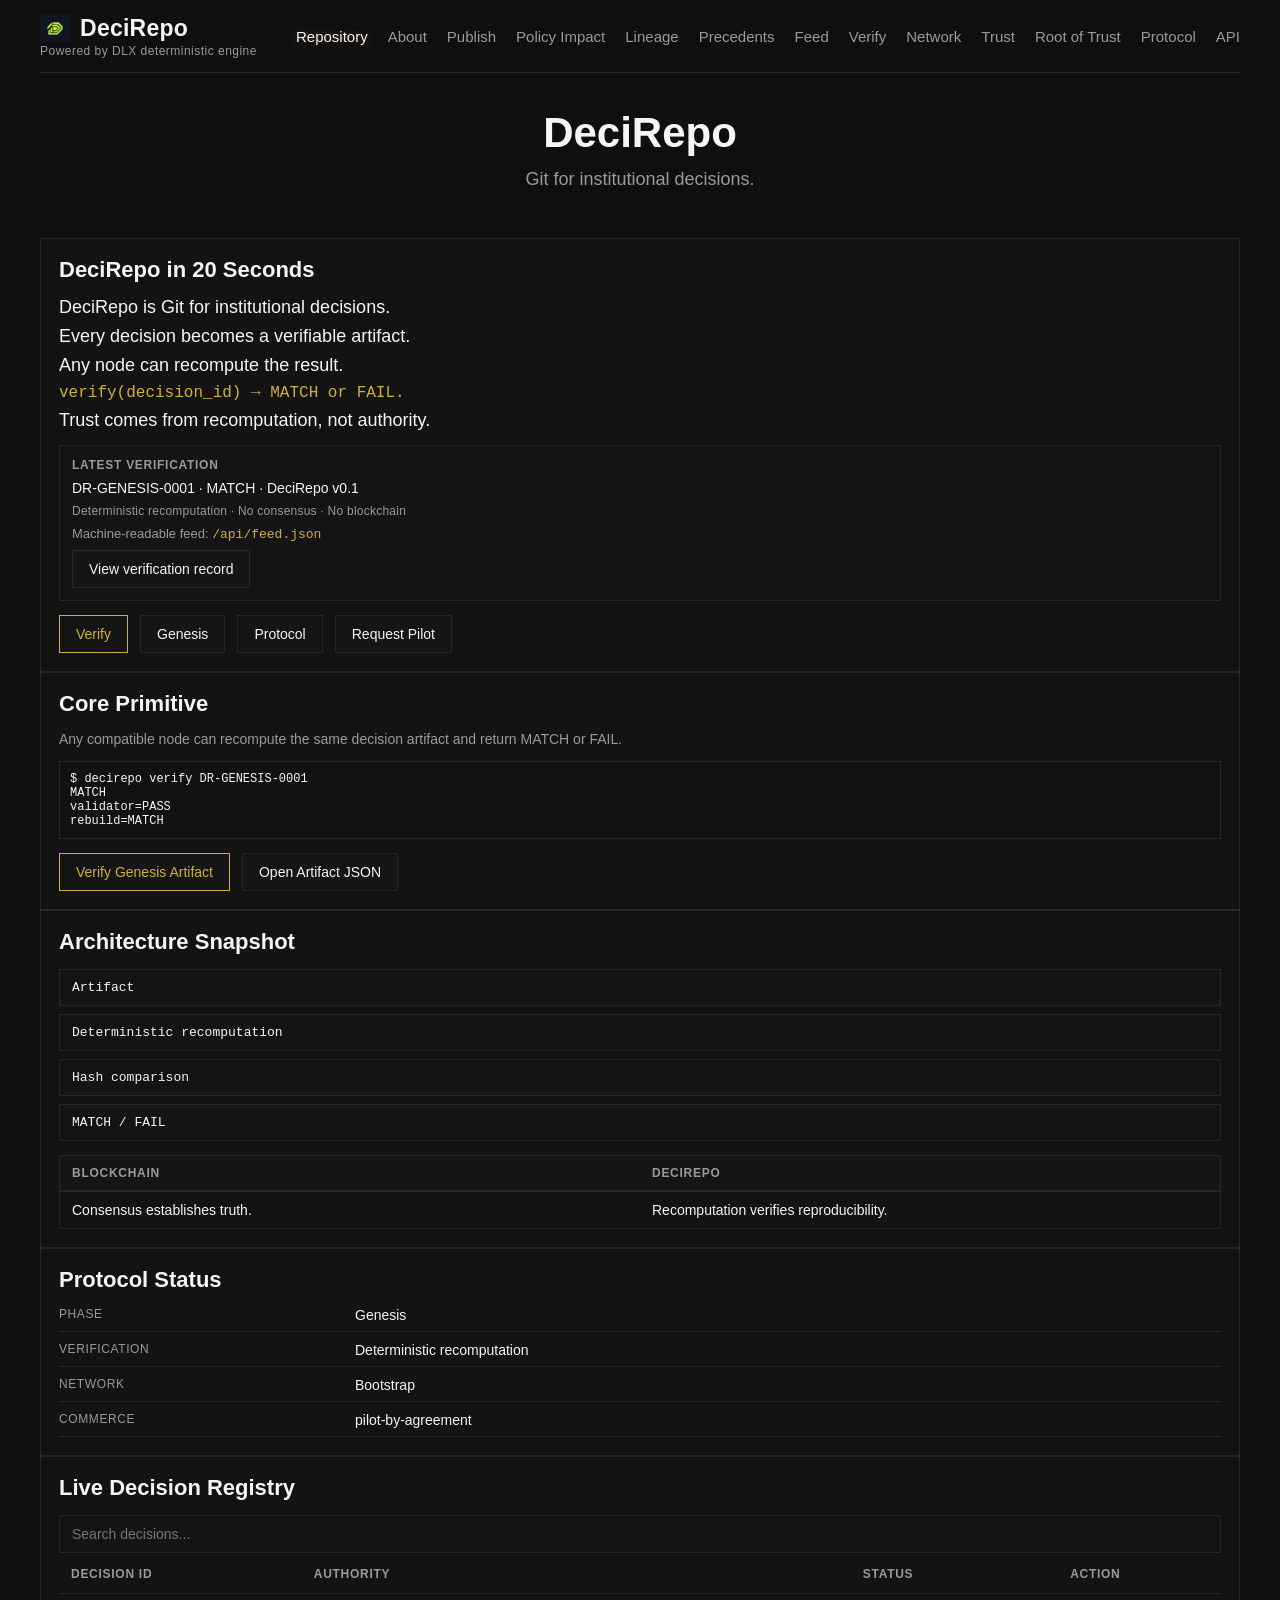
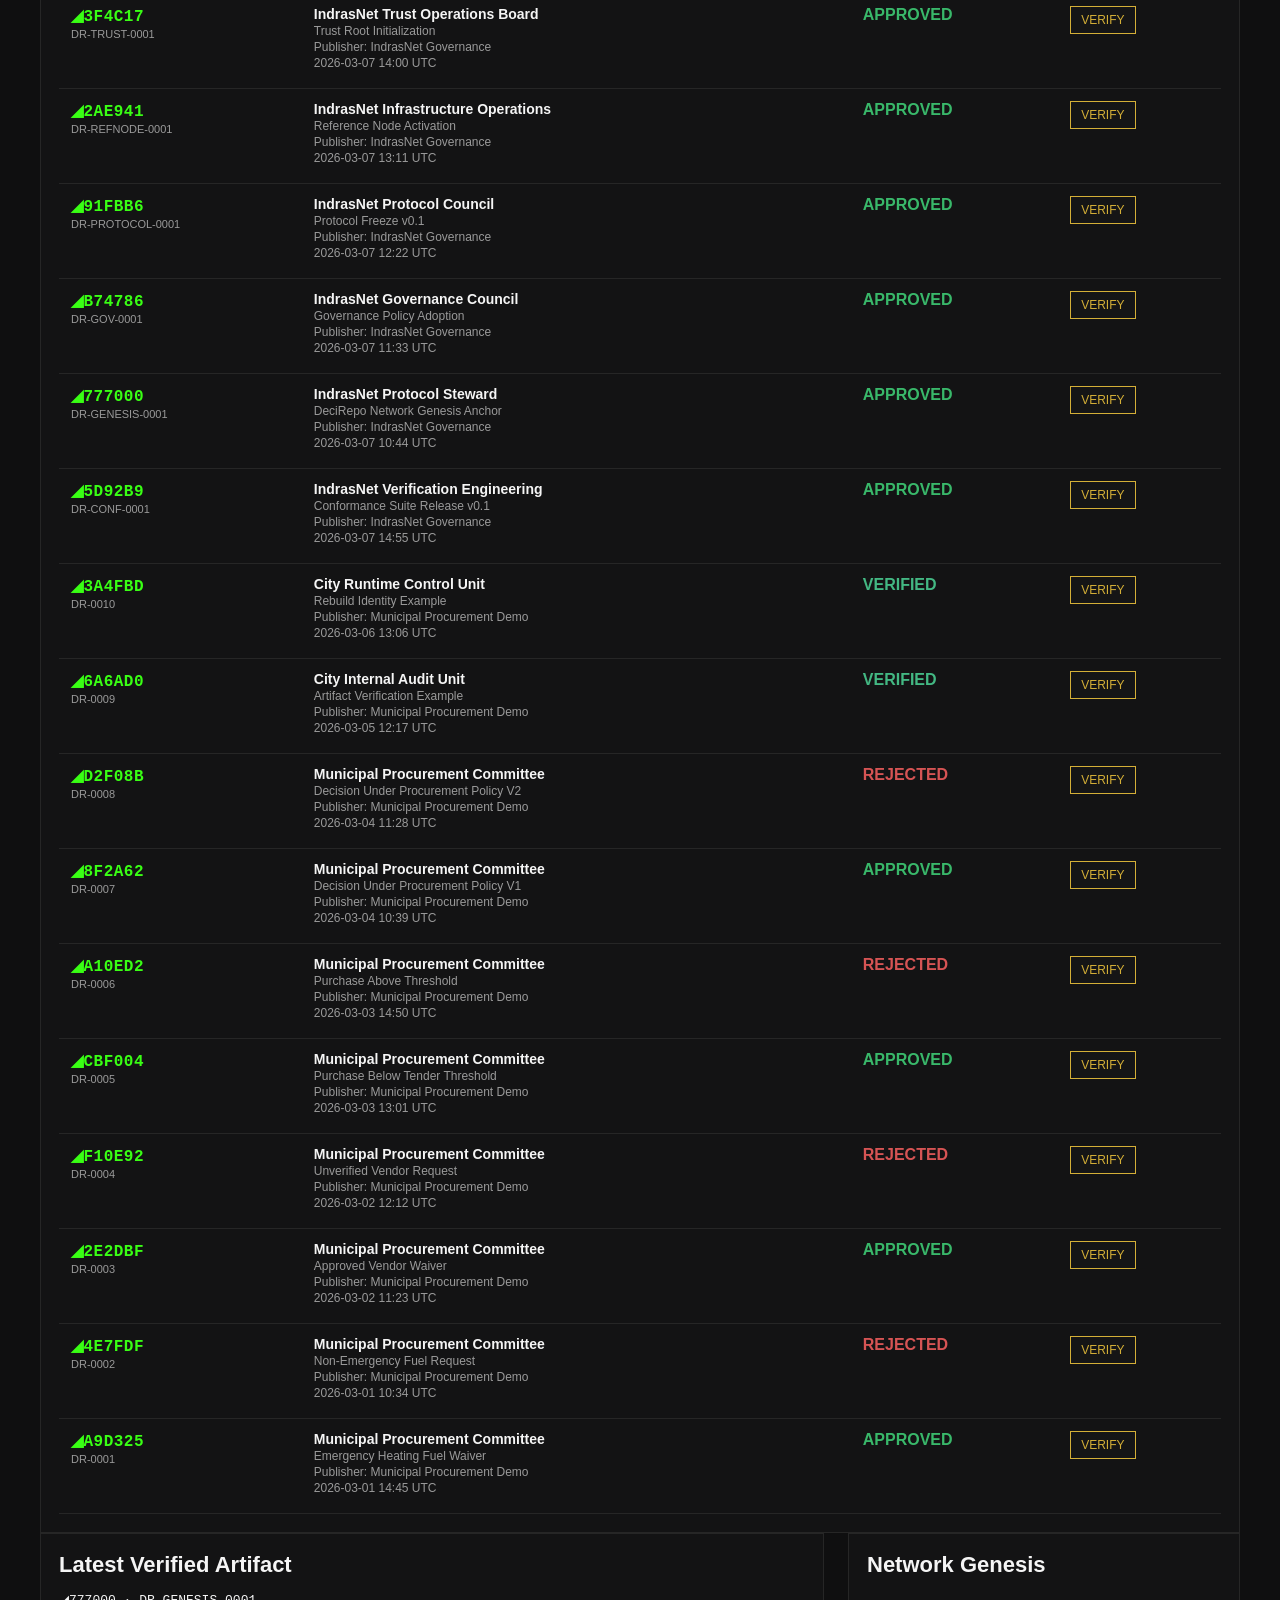
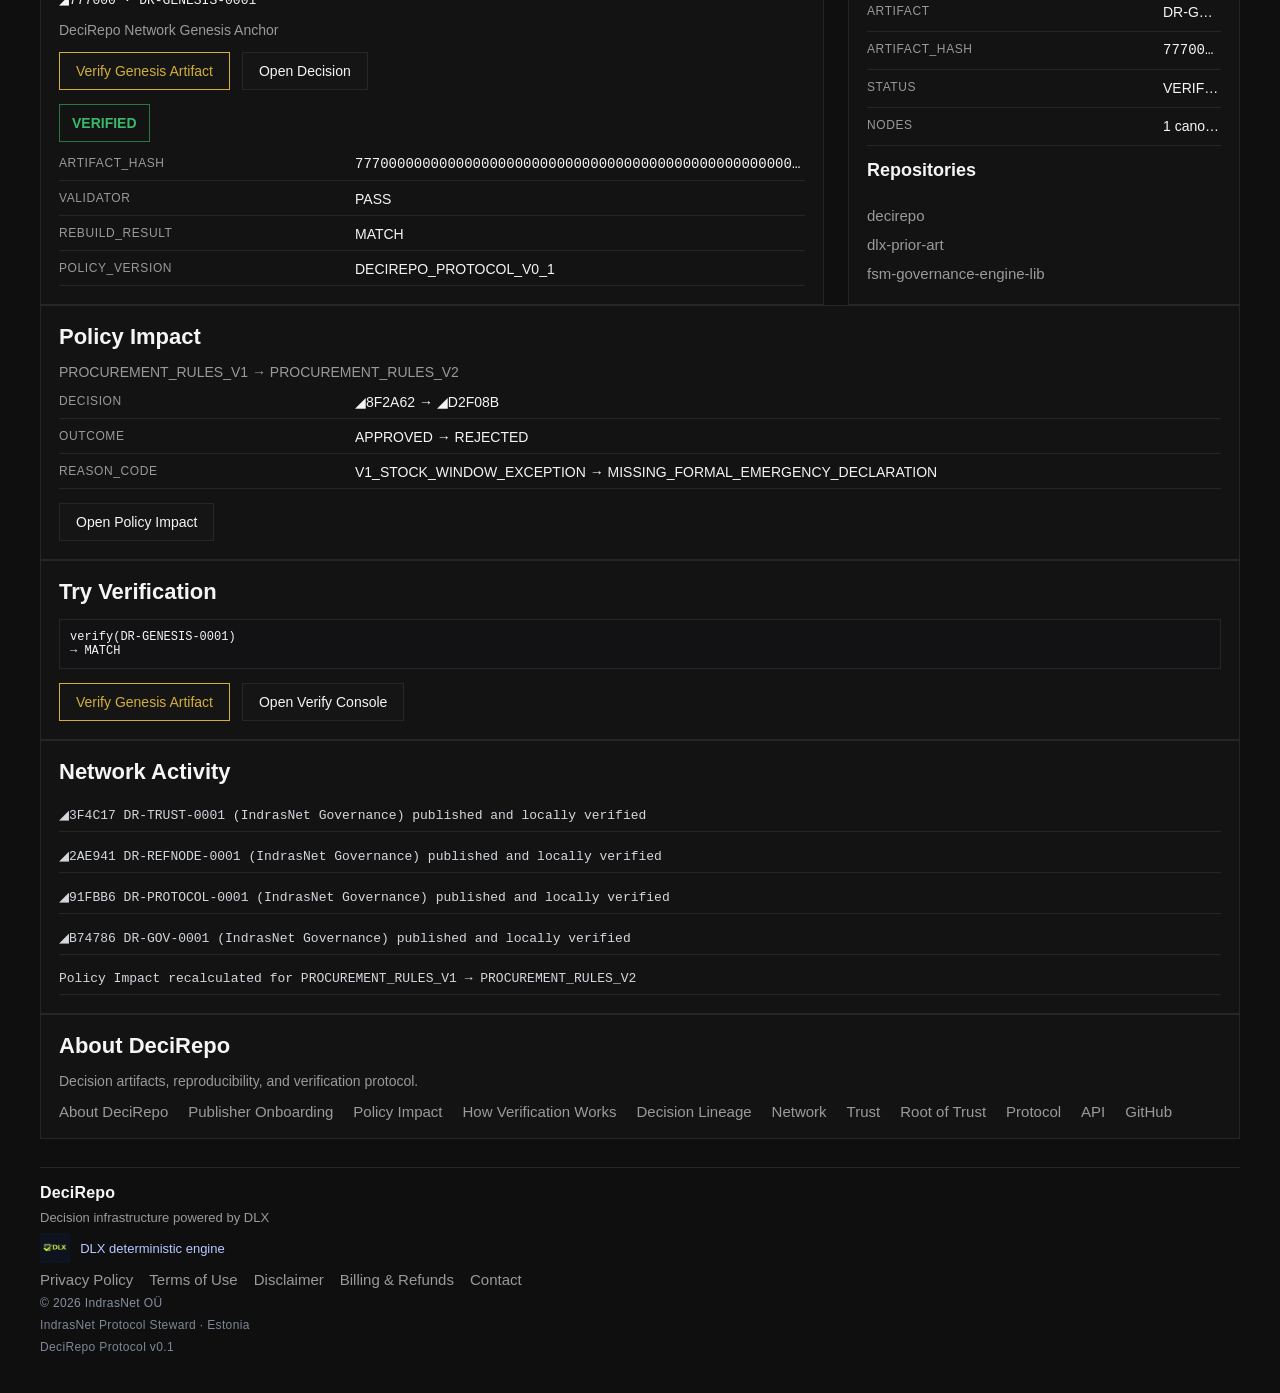
==== pages/index.html @ a34e8f21 "site: strengthen verification trust surface and link independent verification template" ====
<!doctype html>
<html lang="en">
<head>
  <meta charset="UTF-8" />
  <meta name="viewport" content="width=device-width, initial-scale=1.0" />
  <link rel="icon" href="/favicon.ico" sizes="any" />
  <link rel="icon" type="image/png" sizes="32x32" href="/favicon-32x32.png" />
  <link rel="icon" type="image/png" sizes="16x16" href="/favicon-16x16.png" />
  <link rel="apple-touch-icon" href="/apple-touch-icon.png" />
  <link rel="manifest" href="/site.webmanifest" />
  <title>DeciRepo — Public Decision Registry</title>
  <link rel="stylesheet" href="../assets/styles.css" />
</head>
<body>
  <div class="page-shell">
    <div id="header-root"></div>

    <main class="page-index">
      <section class="title-block">
        <h1 class="title-main">DeciRepo</h1>
        <p class="title-sub">Git for institutional decisions.</p>
      </section>

      <section class="panel index-hero-panel after-title-gap">
        <h2 class="section-title">DeciRepo in 20 Seconds</h2>
        <div class="hero-lines">
          <p class="hero-line">DeciRepo is Git for institutional decisions.</p>
          <p class="hero-line">Every decision becomes a verifiable artifact.</p>
          <p class="hero-line">Any node can recompute the result.</p>
          <p class="hero-line mono">verify(decision_id) → MATCH or FAIL.</p>
          <p class="hero-line">Trust comes from recomputation, not authority.</p>
        </div>
        <div class="proof-strip" aria-label="Latest verification">
          <div class="proof-strip-title">Latest verification</div>
          <div class="proof-strip-line mono">DR-GENESIS-0001 · MATCH · DeciRepo v0.1</div>
          <div class="proof-strip-note">Deterministic recomputation · No consensus · No blockchain</div>
          <div class="proof-strip-meta">Machine-readable feed: <a class="proof-strip-link" href="../api/feed.json">/api/feed.json</a></div>
          <div class="button-row tight">
            <a class="btn" href="./verify.html?q=DR-GENESIS-0001">View verification record</a>
          </div>
        </div>
        <div class="button-row tight">
          <a class="btn btn-gold" href="./verify.html?q=DR-GENESIS-0001">Verify</a>
          <a class="btn" href="./decision.html?id=DR-GENESIS-0001">Genesis</a>
          <a class="btn" href="./protocol.html">Protocol</a>
          <a class="btn" href="./billing.html#request-pilot">Request Pilot</a>
        </div>
      </section>

      <section class="panel index-hero-panel">
        <h2 class="section-title">Core Primitive</h2>
        <p class="section-subtitle section-wrap">Any compatible node can recompute the same decision artifact and return MATCH or FAIL.</p>
        <div class="code-block">$ decirepo verify DR-GENESIS-0001
MATCH
validator=PASS
rebuild=MATCH</div>
        <div class="button-row tight">
          <a class="btn btn-gold" href="./decision.html?id=DR-GENESIS-0001">Verify Genesis Artifact</a>
          <a class="btn" href="../api/decision/DR-GENESIS-0001.json">Open Artifact JSON</a>
        </div>
      </section>

      <section class="panel">
        <h2 class="section-title">Architecture Snapshot</h2>
        <div class="arch-flow">
          <div class="arch-step">Artifact</div>
          <div class="arch-step">Deterministic recomputation</div>
          <div class="arch-step">Hash comparison</div>
          <div class="arch-step">MATCH / FAIL</div>
        </div>
        <div class="arch-compare">
          <div class="arch-compare-head">Blockchain</div>
          <div class="arch-compare-head">DeciRepo</div>
          <div class="arch-compare-cell">Consensus establishes truth.</div>
          <div class="arch-compare-cell">Recomputation verifies reproducibility.</div>
        </div>
      </section>

      <section class="panel">
        <h2 class="section-title">Protocol Status</h2>
        <div class="kv-stack">
          <div class="kv-line">
            <div class="kv-key">Phase</div>
            <div class="kv-value">Genesis</div>
          </div>
          <div class="kv-line">
            <div class="kv-key">Verification</div>
            <div class="kv-value">Deterministic recomputation</div>
          </div>
          <div class="kv-line">
            <div class="kv-key">Network</div>
            <div class="kv-value">Bootstrap</div>
          </div>
          <div class="kv-line">
            <div class="kv-key">Commerce</div>
            <div class="kv-value">pilot-by-agreement</div>
          </div>
        </div>
      </section>

      <section class="panel index-hero-panel">
        <h2 class="section-title">Live Decision Registry</h2>
        <div class="search-row">
          <input id="index-search-input" class="verify-input" type="text" placeholder="Search decisions..." />
        </div>
        <table class="live-table" role="grid">
          <thead>
            <tr>
              <th>Decision ID</th>
              <th>Authority</th>
              <th>Status</th>
              <th>Action</th>
            </tr>
          </thead>
          <tbody id="live-registry-body"></tbody>
        </table>
      </section>

      <section class="content-grid">
        <section class="panel">
          <h2 class="section-title">Latest Verified Artifact</h2>
          <div id="latest-decision-line" class="preview-line">DR-GENESIS-0001</div>
          <div id="latest-decision-title" class="section-subtitle section-wrap">Genesis anchor for deterministic network verification.</div>
          <div class="button-row tight">
            <a class="btn btn-gold" href="./verify.html?q=DR-GENESIS-0001">Verify Genesis Artifact</a>
            <a class="btn" href="./decision.html?id=DR-GENESIS-0001">Open Decision</a>
          </div>
          <div id="latest-verify-banner" class="banner valid">VERIFIED</div>
          <div id="latest-verify-result" class="kv-stack"></div>
        </section>

        <aside class="panel">
          <h2 class="section-title">Network Genesis</h2>
          <div id="network-genesis-preview" class="kv-stack">
            <div class="kv-line">
              <div class="kv-key">Artifact</div>
              <div class="kv-value mono">DR-GENESIS-0001</div>
            </div>
            <div class="kv-line">
              <div class="kv-key">Status</div>
              <div class="kv-value">VERIFIED</div>
            </div>
            <div class="kv-line">
              <div class="kv-key">Nodes</div>
              <div class="kv-value">1 canonical node · 1 independent verifier (starting)</div>
            </div>
          </div>
          <h3 class="section-title section-title-small">Repositories</h3>
          <div class="bottom-links repo-links-wrap">
            <a class="menu-link" href="https://github.com/IndrasNet108/decirepo" target="_blank" rel="noopener noreferrer">decirepo</a>
            <a class="menu-link" href="https://github.com/IndrasNet108/dlx-prior-art" target="_blank" rel="noopener noreferrer">dlx-prior-art</a>
            <a class="menu-link" href="https://github.com/IndrasNet108/fsm-governance-engine-lib" target="_blank" rel="noopener noreferrer">fsm-governance-engine-lib</a>
          </div>
        </aside>
      </section>

      <section class="panel" id="policy-impact">
        <h2 class="section-title">Policy Impact</h2>
        <p class="section-subtitle" id="policy-impact-head">PROCUREMENT_RULES_V1 → PROCUREMENT_RULES_V2</p>
        <div id="policy-impact-preview" class="kv-stack"></div>
        <div class="button-row tight">
          <button id="open-policy-impact" class="btn" type="button">Open Policy Impact</button>
        </div>
      </section>

      <section class="panel">
        <h2 class="section-title">Try Verification</h2>
        <div class="code-block">verify(DR-GENESIS-0001)
→ MATCH</div>
        <div class="button-row tight">
          <a class="btn btn-gold" href="./decision.html?id=DR-GENESIS-0001">Verify Genesis Artifact</a>
          <a class="btn" href="./verify.html?q=DR-GENESIS-0001">Open Verify Console</a>
        </div>
      </section>

      <section class="panel">
        <h2 class="section-title">Network Activity</h2>
        <div id="network-activity-stream" class="publisher-stream"></div>
      </section>

      <section class="panel">
        <h2 class="section-title">About DeciRepo</h2>
        <p class="section-subtitle section-wrap">Decision artifacts, reproducibility, and verification protocol.</p>
        <div class="bottom-links">
          <a class="menu-link" href="./about.html">About DeciRepo</a>
          <a class="menu-link" href="./publisher.html">Publisher Onboarding</a>
          <a class="menu-link" href="./policy-impact.html">Policy Impact</a>
          <a class="menu-link" href="./verify.html">How Verification Works</a>
          <a class="menu-link" href="./lineage.html">Decision Lineage</a>
          <a class="menu-link" href="./network.html">Network</a>
          <a class="menu-link" href="./trust.html">Trust</a>
          <a class="menu-link" href="./root-of-trust.html">Root of Trust</a>
          <a class="menu-link" href="./protocol.html">Protocol</a>
          <a class="menu-link" href="../api/feed.json">API</a>
          <a class="menu-link" href="https://github.com/IndrasNet108/decirepo" target="_blank" rel="noopener noreferrer">GitHub</a>
        </div>
      </section>
    </main>

    <footer class="footer">
      <div class="footer-brand">DeciRepo</div>
      <div class="footer-description">Decision infrastructure powered by DLX</div>
      <div class="footer-engine">
        <img class="footer-dlx-logo" src="../assets/brand/dlx-logo.png" alt="DLX logo" />
        <div class="footer-engine-text">DLX deterministic engine</div>
      </div>
      <div class="footer-links">
        <a class="menu-link" href="./privacy.html">Privacy Policy</a>
        <a class="menu-link" href="./terms.html">Terms of Use</a>
        <a class="menu-link" href="./disclaimer.html">Disclaimer</a>
        <a class="menu-link" href="./billing.html">Billing & Refunds</a>
        <a class="menu-link" href="mailto:info@indrasnet.ee">Contact</a>
      </div>
      <div class="footer-legal">© 2026 IndrasNet OÜ</div>
      <div class="footer-meta">IndrasNet Protocol Steward · Estonia</div>
      <div class="footer-meta">DeciRepo Protocol v0.1</div>
    </footer>

  </div>

  <script src="../assets/data.js"></script>
  <script src="../components/header.js"></script>
  <script src="../components/decision-block.js"></script>
  <script>
    window.DeciRepoHeader.mount("header-root", "repository");

    function visualId(decision) {
      return `◢${decision.short_hash}`;
    }

    function outcomeClass(outcome) {
      if (outcome === "APPROVED") return "outcome-approved";
      if (outcome === "REJECTED") return "outcome-rejected";
      return "outcome-neutral";
    }

    const latest = window.DeciRepoData.decisions
      .slice()
      .sort((a, b) => b.id.localeCompare(a.id));

    const listRoot = document.getElementById("live-registry-body");
    const searchInput = document.getElementById("index-search-input");

    function syntheticTimestamp(decision, idx) {
      const hour = String(14 - (idx % 5)).padStart(2, "0");
      const minute = String((idx * 11) % 60).padStart(2, "0");
      return `${decision.date} ${hour}:${minute} UTC`;
    }

    function renderDecisionIndex(query = "") {
      const q = String(query || "").trim().toLowerCase();
      const rows = latest
        .map((decision, idx) => ({ decision, time: syntheticTimestamp(decision, idx) }))
        .filter(({ decision }) => {
          if (!q) return true;
          const haystack = [
            decision.id,
            decision.short_hash,
            decision.title,
            decision.authority,
            decision.publisher_label || decision.publisher,
            decision.outcome,
            decision.policyVersion
          ]
            .join(" ")
            .toLowerCase();
          return haystack.includes(q);
        });

      listRoot.innerHTML = rows.map(({ decision, time }) => `
        <tr class="live-row" data-id="${decision.id}">
          <td>
            <div class="index-id">${visualId(decision)}</div>
            <div class="legacy-id">${decision.id}</div>
          </td>
          <td>
            <div class="live-main">${decision.authority}</div>
            <div class="live-sub">${decision.title}</div>
            <div class="live-sub">Publisher: ${decision.publisher_label || decision.publisher || "unknown"}</div>
            <div class="live-sub">${time}</div>
            <div class="live-hover-meta">
              artifact_hash: ${decision.artifact.artifact_hash.slice(0, 14)}...<br/>
              policy_version: ${decision.policyVersion}<br/>
              publisher: ${decision.publisher || "unknown"}<br/>
              validator: DLX v1.0
            </div>
          </td>
          <td class="${outcomeClass(decision.outcome)}">${decision.outcome}</td>
          <td>
            <button class="btn small btn-gold" type="button" data-verify-short="${decision.short_hash}">VERIFY</button>
          </td>
        </tr>
      `).join("") || `<tr><td colspan="4">No decisions matched your search.</td></tr>`;

      listRoot.querySelectorAll(".live-row").forEach((row) => {
        row.addEventListener("click", (event) => {
          if (event.target && event.target.closest("button")) return;
          const id = row.getAttribute("data-id");
          if (!id) return;
          window.location.href = `./decision.html?id=${encodeURIComponent(id)}`;
        });
      });

      listRoot.querySelectorAll("[data-verify-short]").forEach((button) => {
        button.addEventListener("click", () => {
          const short = button.getAttribute("data-verify-short");
          window.location.href = `./verify.html?q=${encodeURIComponent(`◢${short}`)}`;
        });
      });
    }

    renderDecisionIndex("");
    searchInput.addEventListener("input", () => renderDecisionIndex(searchInput.value));

    const genesisDecision = window.DeciRepoData.getDecisionById("DR-GENESIS-0001") || latest[0];
    const latestLine = document.getElementById("latest-decision-line");
    const latestTitle = document.getElementById("latest-decision-title");
    const latestBanner = document.getElementById("latest-verify-banner");
    const latestResult = document.getElementById("latest-verify-result");

    latestLine.textContent = `${visualId(genesisDecision)} · ${genesisDecision.id}`;
    latestTitle.textContent = genesisDecision.title;
    latestBanner.style.display = "block";
    latestResult.innerHTML = window.DeciRepoDecisionBlock.renderStack(
      window.DeciRepoDecisionBlock.toRows({
        artifact_hash: genesisDecision.artifact.artifact_hash,
        validator: genesisDecision.artifact.validator_result,
        rebuild_result: genesisDecision.artifact.rebuild_status,
        policy_version: genesisDecision.policyVersion
      }),
      ["artifact_hash"]
    );

    const networkGenesis = document.getElementById("network-genesis-preview");
    networkGenesis.innerHTML = window.DeciRepoDecisionBlock.renderStack(
      window.DeciRepoDecisionBlock.toRows({
        artifact: genesisDecision.id,
        artifact_hash: genesisDecision.artifact.artifact_hash,
        status: "VERIFIED",
        nodes: "1 canonical node · 1 independent verifier (starting)"
      }),
      ["artifact_hash"]
    );

    const impactBase = window.DeciRepoData.getDecisionById("DR-0007");
    const impactTarget = window.DeciRepoData.getDecisionById("DR-0008");
    const impactRows = impactBase && impactTarget
      ? [
          { key: "decision", value: `${visualId(impactBase)} → ${visualId(impactTarget)}` },
          { key: "outcome", value: `${impactBase.outcomeFields.decision} → ${impactTarget.outcomeFields.decision}` },
          { key: "reason_code", value: `${impactBase.outcomeFields.reason_code} → ${impactTarget.outcomeFields.reason_code}` }
        ]
      : [{ key: "status", value: "N/A" }];

    document.getElementById("policy-impact-preview").innerHTML = window.DeciRepoDecisionBlock.renderStack(impactRows);
    document.getElementById("open-policy-impact").addEventListener("click", () => {
      window.location.href = "./policy-impact.html?id=DR-0007";
    });

    function buildNetworkEvents() {
      const sorted = latest.slice().sort((a, b) => b.id.localeCompare(a.id));
      const events = sorted.slice(0, 4).map((decision) => {
        const origin = decision.artifact.origin_registry || "decirepo.com";
        const visual = `◢${decision.short_hash}`;
        const source = decision.publisher_label || decision.publisher || "unknown";
        const action = origin === "decirepo.com" ? "published and locally verified" : `remote-verified from ${origin}`;
        return `${visual} ${decision.id} (${source}) ${action}`;
      });
      events.push("Policy Impact recalculated for PROCUREMENT_RULES_V1 → PROCUREMENT_RULES_V2");
      return events;
    }

    document.getElementById("network-activity-stream").innerHTML = buildNetworkEvents()
      .map((entry) => `<div class="publisher-stream-item">${entry}</div>`)
      .join("");
  </script>
</body>
</html>
---- assets/styles.css ----
:root {
  --bg: #0f0f10;
  --accent-gold: #d4af37;
  --text-white: #f5f5f5;
  --secondary-gray: #9a9a9a;
  --divider: #262626;
  --panel: #131314;
  --dlx-core: #0f172a;
  --repo-green: #39ff14;
  --approved: #39b86a;
  --rejected: #d65454;
  --verified: #43b883;
}

* {
  box-sizing: border-box;
}

html,
body {
  margin: 0;
  padding: 0;
  background: var(--bg);
  color: var(--text-white);
  font-family: Inter, "Segoe UI", Roboto, Arial, sans-serif;
  min-width: 1100px;
}

a {
  color: inherit;
  text-decoration: none;
}

.page-shell {
  width: 100%;
  max-width: 1400px;
  margin: 0 auto;
  padding: 0 40px 44px;
  display: grid;
  gap: 28px;
}

.site-header {
  min-height: 72px;
  padding: 10px 0;
  display: grid;
  grid-template-columns: 1fr auto;
  align-items: center;
}

.brand-stack {
  display: grid;
  gap: 2px;
  min-width: 0;
}

.brand-top {
  display: grid;
  grid-auto-flow: column;
  grid-auto-columns: max-content;
  gap: 10px;
  align-items: center;
}

.brand-subline {
  display: grid;
  grid-auto-flow: row;
  gap: 2px;
  align-items: center;
}

.brand-logo-dr {
  height: 28px;
  width: auto;
  display: block;
}

.brand-registry {
  font-size: 23px;
  font-weight: 600;
  letter-spacing: 0.01em;
  white-space: nowrap;
}

.brand-sub {
  color: var(--secondary-gray);
  font-size: 12px;
  letter-spacing: 0.04em;
  white-space: nowrap;
}

.header-menu {
  display: grid;
  grid-auto-flow: column;
  gap: 20px;
  align-items: center;
}

.menu-link {
  font-size: 15px;
  font-weight: 400;
  color: var(--secondary-gray);
  transition: color 120ms ease, text-shadow 120ms ease;
  white-space: nowrap;
}

.menu-link.active,
.menu-link:hover {
  color: var(--text-white);
  text-shadow: 0 0 10px rgba(212, 175, 55, 0.35);
}

.header-divider {
  height: 1px;
  background: var(--divider);
}

.title-block {
  display: grid;
  justify-items: center;
  gap: 12px;
  padding-top: 8px;
}

.title-main {
  margin: 0;
  font-size: 42px;
  font-weight: 600;
  max-width: 900px;
  white-space: nowrap;
  overflow: hidden;
  text-overflow: ellipsis;
}

.title-sub {
  margin: 0;
  color: var(--secondary-gray);
  font-size: 18px;
  font-weight: 400;
  max-width: 900px;
  white-space: nowrap;
  overflow: hidden;
  text-overflow: ellipsis;
}

.hero-lines {
  display: grid;
  gap: 8px;
}

.hero-line {
  margin: 0;
  font-size: 18px;
  font-weight: 500;
  white-space: normal;
}

.hero-line.mono {
  font-family: "SFMono-Regular", Menlo, Consolas, monospace;
  font-size: 16px;
  color: var(--accent-gold);
}

.proof-strip {
  border: 1px solid var(--divider);
  background: #141416;
  padding: 12px;
  display: grid;
  gap: 8px;
}

.proof-strip-title {
  margin: 0;
  font-size: 12px;
  color: var(--secondary-gray);
  text-transform: uppercase;
  letter-spacing: 0.06em;
  font-weight: 600;
}

.proof-strip-line {
  margin: 0;
  font-size: 14px;
  color: var(--text-white);
}

.proof-strip-note {
  margin: 0;
  font-size: 12px;
  color: var(--secondary-gray);
  letter-spacing: 0.02em;
}

.proof-strip-meta {
  margin: 0;
  font-size: 13px;
  color: var(--secondary-gray);
}

.proof-strip-link {
  color: var(--accent-gold);
  font-family: "SFMono-Regular", Menlo, Consolas, monospace;
}

.after-title-gap {
  margin-top: 48px;
}

.content-grid {
  display: grid;
  grid-template-columns: minmax(760px, 2fr) minmax(280px, 1fr);
  gap: 24px;
}

.index-hero-panel {
  gap: 16px;
}

.search-row {
  display: grid;
  grid-template-columns: 1fr;
}

.live-table {
  width: 100%;
  border-collapse: collapse;
}

.live-table thead th {
  text-align: left;
  color: var(--secondary-gray);
  font-size: 12px;
  font-weight: 600;
  letter-spacing: 0.06em;
  text-transform: uppercase;
  padding: 0 12px 12px;
  border-bottom: 1px solid var(--divider);
  white-space: nowrap;
}

.live-table tbody tr {
  border-bottom: 1px solid var(--divider);
  cursor: pointer;
}

.live-table tbody tr:hover {
  background: rgba(212, 175, 55, 0.06);
}

.live-table td {
  vertical-align: top;
  padding: 12px;
}

.live-main {
  font-size: 14px;
  font-weight: 600;
  white-space: nowrap;
}

.live-sub {
  color: var(--secondary-gray);
  font-size: 12px;
  margin-top: 2px;
  white-space: nowrap;
}

.live-hover-meta {
  margin-top: 6px;
  max-height: 0;
  opacity: 0;
  overflow: hidden;
  color: #8da19d;
  font-family: "SFMono-Regular", Menlo, Consolas, monospace;
  font-size: 11px;
  transition: max-height 140ms ease, opacity 140ms ease;
}

.live-row:hover .live-hover-meta {
  max-height: 80px;
  opacity: 1;
}

.decision-index-list {
  display: grid;
  gap: 12px;
}

.decision-index-item {
  display: grid;
  gap: 6px;
  border: 1px solid var(--divider);
  background: #141416;
  padding: 12px 14px;
  cursor: pointer;
  transition: border-color 120ms ease, box-shadow 120ms ease, background-color 120ms ease;
}

.decision-index-item:hover {
  border-color: rgba(212, 175, 55, 0.7);
  background: rgba(212, 175, 55, 0.06);
  box-shadow: 0 0 14px rgba(212, 175, 55, 0.2);
}

.index-line-top {
  display: grid;
  grid-template-columns: max-content 1fr max-content;
  gap: 14px;
  align-items: center;
}

.index-id {
  color: var(--repo-green);
  font-family: "SFMono-Regular", Menlo, Consolas, monospace;
  font-weight: 700;
  letter-spacing: 0.03em;
  white-space: nowrap;
}

.index-title {
  font-size: 15px;
  font-weight: 500;
  white-space: nowrap;
  overflow: hidden;
  text-overflow: ellipsis;
}

.index-outcome {
  white-space: nowrap;
  font-size: 13px;
  letter-spacing: 0.04em;
}

.index-line-meta {
  color: var(--secondary-gray);
  font-size: 13px;
  white-space: nowrap;
  overflow: hidden;
  text-overflow: ellipsis;
}

.index-actions {
  margin-top: 4px;
  display: grid;
  grid-auto-flow: column;
  grid-auto-columns: max-content;
  gap: 10px;
}

.bottom-links {
  display: grid;
  grid-auto-flow: column;
  grid-auto-columns: max-content;
  gap: 20px;
}

.repo-links-wrap {
  grid-auto-flow: row;
  grid-auto-columns: auto;
  gap: 8px;
}

.page-lineage {
  display: grid;
  gap: 18px;
}

.page-policy-impact {
  display: grid;
  gap: 18px;
}

.page-publisher {
  display: grid;
  gap: 18px;
}

.page-network,
.page-trust,
.page-protocol,
.page-root-of-trust {
  display: grid;
  gap: 18px;
}

.page-precedents {
  display: grid;
  gap: 18px;
}

.publisher-grid {
  display: grid;
  grid-template-columns: repeat(3, minmax(180px, 1fr));
  gap: 12px;
}

.publisher-card {
  border: 1px solid var(--divider);
  background: #141416;
  padding: 12px;
  display: grid;
  gap: 10px;
}

.code-block {
  border: 1px solid var(--divider);
  background: #121214;
  padding: 10px;
  font-family: "SFMono-Regular", Menlo, Consolas, monospace;
  font-size: 12px;
  white-space: pre;
  overflow-x: auto;
}

.publisher-stream {
  display: grid;
  gap: 8px;
}

.publisher-stream-item {
  border-bottom: 1px solid var(--divider);
  padding: 8px 0;
  font-family: "SFMono-Regular", Menlo, Consolas, monospace;
  font-size: 13px;
  color: #d3d7dc;
}

.policy-controls {
  display: grid;
  grid-template-columns: minmax(220px, 1fr) minmax(220px, 1fr) auto;
  gap: 12px;
  align-items: end;
}

.policy-run-cell {
  display: grid;
  justify-items: start;
}

.policy-metrics-grid {
  display: grid;
  grid-template-columns: repeat(5, minmax(140px, 1fr));
  gap: 10px;
}

.policy-metric-card {
  border: 1px solid var(--divider);
  background: #141416;
  padding: 12px;
  display: grid;
  gap: 8px;
}

.policy-metric-label {
  color: var(--secondary-gray);
  font-size: 12px;
  text-transform: uppercase;
  letter-spacing: 0.05em;
  white-space: nowrap;
}

.policy-metric-value {
  font-size: 24px;
  font-weight: 700;
  letter-spacing: 0.02em;
}

.policy-impact-table {
  width: 100%;
  border-collapse: collapse;
}

.policy-impact-table thead th {
  text-align: left;
  color: var(--secondary-gray);
  font-size: 12px;
  font-weight: 600;
  letter-spacing: 0.06em;
  text-transform: uppercase;
  padding: 0 12px 12px;
  border-bottom: 1px solid var(--divider);
  white-space: nowrap;
}

.policy-impact-table tbody tr {
  border-bottom: 1px solid var(--divider);
  cursor: pointer;
}

.policy-impact-table tbody tr:hover {
  background: rgba(212, 175, 55, 0.08);
}

.policy-impact-table td {
  padding: 12px;
  vertical-align: top;
  white-space: nowrap;
}

.lineage-table {
  width: 100%;
  border-collapse: collapse;
}

.lineage-table thead th {
  text-align: left;
  color: var(--secondary-gray);
  font-size: 12px;
  font-weight: 600;
  letter-spacing: 0.06em;
  text-transform: uppercase;
  padding: 0 12px 12px;
  border-bottom: 1px solid var(--divider);
  white-space: nowrap;
}

.lineage-table tbody tr {
  border-bottom: 1px solid var(--divider);
}

.lineage-table tbody tr.changed {
  background: rgba(212, 175, 55, 0.08);
}

.lineage-table td {
  vertical-align: top;
  padding: 12px;
}

.lineage-list {
  display: grid;
  gap: 8px;
}

.lineage-item {
  border: 1px solid var(--divider);
  background: #141416;
  padding: 8px 10px;
  font-size: 13px;
  white-space: nowrap;
  overflow: hidden;
  text-overflow: ellipsis;
}

.lineage-item.muted {
  color: var(--secondary-gray);
}

.lineage-path {
  display: grid;
  gap: 10px;
}

.lineage-path-row {
  display: grid;
  grid-auto-flow: column;
  grid-auto-columns: max-content;
  gap: 10px;
  align-items: center;
  overflow-x: auto;
  padding-bottom: 4px;
}

.lineage-path-node {
  border: 1px solid var(--divider);
  background: #141416;
  padding: 8px 10px;
  color: var(--repo-green);
  font-family: "SFMono-Regular", Menlo, Consolas, monospace;
  font-weight: 700;
  white-space: nowrap;
}

.lineage-path-arrow {
  color: var(--accent-gold);
  font-weight: 700;
}

.lineage-column {
  margin-bottom: 14px;
}

.lineage-vertical {
  display: grid;
  justify-items: center;
  gap: 6px;
  padding: 8px 0;
}

.lineage-node {
  width: min(480px, 100%);
  border: 1px solid var(--divider);
  background: #141416;
  padding: 10px 12px;
  display: grid;
  gap: 4px;
  cursor: pointer;
  transition: border-color 120ms ease, box-shadow 120ms ease;
}

.lineage-node:hover {
  border-color: rgba(212, 175, 55, 0.7);
  box-shadow: 0 0 12px rgba(212, 175, 55, 0.2);
}

.lineage-node.active {
  border-color: rgba(67, 184, 131, 0.8);
  box-shadow: 0 0 12px rgba(67, 184, 131, 0.18);
}

.lineage-node-id {
  color: var(--repo-green);
  font-family: "SFMono-Regular", Menlo, Consolas, monospace;
  font-weight: 700;
}

.lineage-node-title {
  font-size: 14px;
  white-space: nowrap;
  overflow: hidden;
  text-overflow: ellipsis;
}

.lineage-node-meta {
  color: var(--secondary-gray);
  font-size: 12px;
}

.lineage-node-arrow {
  color: var(--accent-gold);
  font-size: 16px;
  font-weight: 700;
  line-height: 1;
}

.panel {
  background: var(--panel);
  border: 1px solid var(--divider);
  display: grid;
  gap: 14px;
  padding: 18px;
}

.section-title {
  margin: 0;
  font-size: 22px;
  font-weight: 600;
  white-space: nowrap;
  overflow: hidden;
  text-overflow: ellipsis;
  max-width: 900px;
}

.section-subtitle {
  margin: 0;
  font-size: 14px;
  color: var(--secondary-gray);
  font-weight: 400;
  white-space: nowrap;
  overflow: hidden;
  text-overflow: ellipsis;
  max-width: 900px;
}

.section-wrap {
  white-space: normal;
  overflow: visible;
  text-overflow: unset;
}

.section-title-small {
  font-size: 18px;
}

.arch-flow {
  display: grid;
  gap: 8px;
}

.arch-step {
  border: 1px solid var(--divider);
  background: #141416;
  padding: 10px 12px;
  font-family: "SFMono-Regular", Menlo, Consolas, monospace;
  font-size: 13px;
}

.arch-compare {
  display: grid;
  grid-template-columns: 1fr 1fr;
  border: 1px solid var(--divider);
}

.arch-compare-head {
  background: #151516;
  border-bottom: 1px solid var(--divider);
  padding: 10px 12px;
  font-size: 12px;
  color: var(--secondary-gray);
  text-transform: uppercase;
  letter-spacing: 0.06em;
  font-weight: 600;
}

.arch-compare-cell {
  padding: 10px 12px;
  border-top: 1px solid var(--divider);
  font-size: 14px;
}

.repo-table {
  width: 100%;
  border-collapse: collapse;
}

.repo-table thead th {
  text-align: left;
  color: var(--secondary-gray);
  font-size: 12px;
  font-weight: 600;
  letter-spacing: 0.06em;
  text-transform: uppercase;
  padding: 0 14px 14px;
  border-bottom: 1px solid var(--divider);
  white-space: nowrap;
}

.repo-table tbody tr {
  height: 56px;
  border-bottom: 1px solid var(--divider);
  cursor: pointer;
  transition: box-shadow 120ms ease, background-color 120ms ease;
}

.repo-table tbody tr:hover {
  background: rgba(212, 175, 55, 0.06);
  box-shadow: inset 0 0 0 1px rgba(212, 175, 55, 0.55);
}

.repo-table td {
  padding: 0 14px;
  white-space: nowrap;
  overflow: hidden;
  text-overflow: ellipsis;
  max-width: 0;
}

.canonical-id {
  display: block;
  color: var(--repo-green);
  font-weight: 600;
  font-family: "SFMono-Regular", Menlo, Consolas, monospace;
  letter-spacing: 0.03em;
}

.legacy-id {
  display: block;
  color: var(--secondary-gray);
  font-size: 11px;
  margin-top: 2px;
}

.outcome-approved {
  color: var(--approved);
  font-weight: 600;
}

.outcome-rejected {
  color: var(--rejected);
  font-weight: 600;
}

.outcome-neutral {
  color: var(--verified);
  font-weight: 600;
}

.snapshot-list {
  display: grid;
  gap: 12px;
}

.snapshot-row {
  display: grid;
  grid-template-columns: 1fr auto;
  gap: 12px;
  align-items: center;
  border-bottom: 1px solid var(--divider);
  padding-bottom: 10px;
}

.snapshot-row:last-child {
  border-bottom: 0;
  padding-bottom: 0;
}

.snapshot-label {
  color: var(--secondary-gray);
  font-size: 14px;
}

.snapshot-value {
  font-size: 16px;
  font-weight: 600;
  white-space: nowrap;
}

.diff-preview {
  display: grid;
  gap: 10px;
  border-top: 1px solid var(--divider);
  padding-top: 12px;
}

.diff-preview.no-border {
  border-top: 0;
  padding-top: 0;
}

.preview-line {
  font-family: "SFMono-Regular", Menlo, Consolas, monospace;
  font-size: 13px;
  color: var(--text-white);
}

.button-row {
  display: grid;
  grid-auto-flow: column;
  grid-auto-columns: max-content;
  gap: 16px;
  align-items: center;
}

.button-row.tight {
  gap: 12px;
}

.btn {
  border: 1px solid var(--divider);
  background: #151516;
  color: var(--text-white);
  padding: 10px 16px;
  font-size: 14px;
  font-weight: 500;
  cursor: pointer;
  white-space: nowrap;
  transition: border-color 120ms ease, box-shadow 120ms ease;
}

.btn:hover {
  border-color: var(--accent-gold);
  box-shadow: 0 0 14px rgba(212, 175, 55, 0.28);
}

.btn-gold {
  border-color: var(--accent-gold);
  color: var(--accent-gold);
}

.footer {
  border-top: 1px solid var(--divider);
  padding-top: 16px;
  color: var(--secondary-gray);
  font-size: 13px;
  display: grid;
  gap: 8px;
}

.footer-brand {
  color: var(--text-white);
  font-size: 16px;
  font-weight: 600;
  letter-spacing: 0.01em;
}

.footer-description {
  color: var(--secondary-gray);
  font-size: 13px;
}

.footer-legal {
  color: #8790a0;
  font-size: 12px;
  letter-spacing: 0.03em;
}

.footer-meta {
  color: #7f8796;
  font-size: 12px;
  letter-spacing: 0.03em;
}

.footer-engine {
  display: grid;
  grid-auto-flow: column;
  grid-auto-columns: max-content;
  gap: 10px;
  align-items: center;
}

.footer-dlx-logo {
  height: 30px;
  width: auto;
  display: block;
}

.footer-engine-text {
  color: #b7c8ff;
  font-size: 13px;
  font-weight: 500;
}

.footer-links {
  display: flex;
  flex-wrap: wrap;
  gap: 16px;
  align-items: center;
}

.page-decision,
.page-diff,
.page-verify {
  display: grid;
  gap: 18px;
}

.decision-header-lines {
  display: grid;
  gap: 8px;
}

.dlx-chip {
  width: max-content;
  border: 1px solid rgba(67, 184, 131, 0.6);
  color: var(--verified);
  background: rgba(67, 184, 131, 0.08);
  padding: 6px 10px;
  font-size: 12px;
  letter-spacing: 0.05em;
  text-transform: uppercase;
}

.dlx-chip.warn {
  border-color: rgba(214, 84, 84, 0.6);
  color: var(--rejected);
  background: rgba(214, 84, 84, 0.08);
}

.decision-header-line {
  font-size: 15px;
  white-space: nowrap;
  overflow: hidden;
  text-overflow: ellipsis;
}

.decision-header-line .label {
  color: var(--secondary-gray);
  margin-right: 10px;
}

.decision-status-line {
  font-size: 24px;
  font-weight: 700;
  letter-spacing: 0.04em;
  white-space: nowrap;
}

.kv-two-column {
  display: grid;
  grid-template-columns: 1fr 1fr;
  gap: 12px 16px;
}

.kv-item {
  display: grid;
  gap: 6px;
  border-bottom: 1px solid var(--divider);
  padding-bottom: 8px;
}

.kv-key {
  color: var(--secondary-gray);
  font-size: 12px;
  text-transform: uppercase;
  letter-spacing: 0.05em;
}

.kv-value {
  font-size: 14px;
  white-space: nowrap;
  overflow: hidden;
  text-overflow: ellipsis;
}

.kv-value.mono {
  font-family: "SFMono-Regular", Menlo, Consolas, monospace;
}

.kv-stack {
  display: grid;
  gap: 10px;
}

.kv-line {
  display: grid;
  grid-template-columns: 280px 1fr;
  gap: 16px;
  border-bottom: 1px solid var(--divider);
  padding-bottom: 8px;
}

.diff-head-grid {
  display: grid;
  grid-template-columns: 1fr 1fr;
  gap: 16px;
}

.diff-head-card {
  border: 1px solid var(--divider);
  padding: 12px 14px;
  font-size: 18px;
  font-weight: 600;
  white-space: nowrap;
}

.diff-head-sub {
  margin-top: 4px;
  color: var(--secondary-gray);
  font-size: 12px;
  font-weight: 400;
}

.diff-panel {
  gap: 20px;
}

.diff-section {
  display: grid;
  gap: 8px;
}

.diff-row {
  display: grid;
  grid-template-columns: 220px 1fr 30px 1fr;
  gap: 10px;
  align-items: center;
  border-bottom: 1px solid var(--divider);
  padding: 10px 0;
}

.diff-row.changed {
  background: rgba(212, 175, 55, 0.1);
  box-shadow: inset 0 0 0 1px rgba(212, 175, 55, 0.36);
}

.diff-key {
  color: var(--secondary-gray);
  text-transform: uppercase;
  letter-spacing: 0.04em;
  font-size: 12px;
}

.diff-left,
.diff-right,
.diff-arrow {
  font-family: "SFMono-Regular", Menlo, Consolas, monospace;
  font-size: 13px;
  white-space: nowrap;
  overflow: hidden;
  text-overflow: ellipsis;
}

.diff-arrow {
  text-align: center;
  color: var(--accent-gold);
}

.verify-shell {
  min-height: calc(100vh - 130px);
  display: grid;
  place-items: center;
}

.verify-panel {
  width: 760px;
}

.verify-input-row {
  display: grid;
  grid-template-columns: 1fr auto;
  gap: 12px;
}

.verify-input {
  border: 1px solid var(--divider);
  background: #141415;
  color: var(--text-white);
  padding: 10px 12px;
  font-size: 14px;
  outline: none;
}

.verify-input:focus {
  border-color: var(--accent-gold);
}

.precedent-input {
  border: 1px solid var(--divider);
  background: #141415;
  color: var(--text-white);
  padding: 10px 12px;
  font-size: 13px;
  min-width: 0;
  outline: none;
}

.precedent-input:focus {
  border-color: var(--accent-gold);
}

.banner {
  border: 1px solid var(--divider);
  padding: 10px 12px;
  font-size: 14px;
  font-weight: 600;
  width: max-content;
}

.banner.valid {
  color: var(--approved);
  border-color: rgba(57, 184, 106, 0.6);
}

.banner.invalid {
  color: var(--rejected);
  border-color: rgba(214, 84, 84, 0.6);
}

.verify-hint {
  border: 1px solid var(--divider);
  background: #141416;
  color: var(--secondary-gray);
  padding: 8px 10px;
  font-size: 12px;
  letter-spacing: 0.02em;
}

.verify-hint.mono {
  font-family: "SFMono-Regular", Menlo, Consolas, monospace;
}

.feed-page {
  display: grid;
  gap: 18px;
}

.precedent-filter-grid {
  display: grid;
  grid-template-columns: repeat(4, minmax(160px, 1fr));
  gap: 12px;
}

.precedent-controls {
  display: grid;
  grid-auto-flow: column;
  grid-auto-columns: max-content;
  gap: 12px;
  align-items: center;
}

.precedent-mode-note {
  border: 1px solid var(--divider);
  background: #141416;
  color: var(--secondary-gray);
  padding: 8px 10px;
  font-size: 12px;
  letter-spacing: 0.03em;
  white-space: nowrap;
}

.precedent-table {
  width: 100%;
  border-collapse: collapse;
}

.precedent-table thead th {
  text-align: left;
  color: var(--secondary-gray);
  font-size: 12px;
  font-weight: 600;
  letter-spacing: 0.06em;
  text-transform: uppercase;
  padding: 0 12px 12px;
  border-bottom: 1px solid var(--divider);
  white-space: nowrap;
}

.precedent-table tbody tr {
  height: 56px;
  border-bottom: 1px solid var(--divider);
  cursor: pointer;
}

.precedent-table tbody tr:hover {
  background: rgba(212, 175, 55, 0.06);
}

.precedent-table tbody tr.active {
  background: rgba(67, 184, 131, 0.12);
  box-shadow: inset 0 0 0 1px rgba(67, 184, 131, 0.45);
}

.precedent-table td {
  padding: 0 12px;
  white-space: nowrap;
  overflow: hidden;
  text-overflow: ellipsis;
  max-width: 0;
}

.precedent-meta {
  font-family: "SFMono-Regular", Menlo, Consolas, monospace;
  color: var(--secondary-gray);
  font-size: 12px;
}

.precedent-side-card {
  display: grid;
  gap: 10px;
}

.feed-filter-grid {
  display: grid;
  grid-template-columns: repeat(6, minmax(110px, 1fr));
  gap: 12px;
}

.feed-field {
  display: grid;
  gap: 6px;
}

.feed-label {
  color: var(--secondary-gray);
  font-size: 12px;
  text-transform: uppercase;
  letter-spacing: 0.05em;
  white-space: nowrap;
}

.feed-select {
  border: 1px solid var(--divider);
  background: #141415;
  color: var(--text-white);
  padding: 10px 12px;
  font-size: 13px;
  min-width: 0;
}

.feed-toggle {
  display: grid;
  grid-template-columns: 18px 1fr;
  gap: 10px;
  align-items: center;
  color: var(--text-white);
  font-size: 13px;
}

.feed-table {
  width: 100%;
  border-collapse: collapse;
}

.feed-table thead th {
  text-align: left;
  color: var(--secondary-gray);
  font-size: 12px;
  font-weight: 600;
  letter-spacing: 0.06em;
  text-transform: uppercase;
  padding: 0 12px 12px;
  border-bottom: 1px solid var(--divider);
  white-space: nowrap;
}

.feed-table tbody tr {
  height: 56px;
  border-bottom: 1px solid var(--divider);
}

.feed-table td {
  padding: 0 12px;
  white-space: nowrap;
  overflow: hidden;
  text-overflow: ellipsis;
  max-width: 0;
}

.feed-actions {
  display: grid;
  grid-auto-flow: column;
  grid-auto-columns: max-content;
  gap: 10px;
}

.btn.small {
  padding: 6px 10px;
  font-size: 12px;
}

.btn.disabled,
.btn:disabled {
  opacity: 0.45;
  cursor: not-allowed;
  box-shadow: none;
  border-color: var(--divider);
}

.feed-meta {
  font-family: "SFMono-Regular", Menlo, Consolas, monospace;
  color: var(--secondary-gray);
  font-size: 12px;
}

.policy-impact-list {
  display: grid;
  gap: 8px;
}

.impact-row {
  display: grid;
  grid-template-columns: max-content 1fr;
  gap: 14px;
  align-items: center;
  border-bottom: 1px solid var(--divider);
  padding: 8px 0;
}

.impact-row:last-child {
  border-bottom: 0;
}

.impact-id {
  color: var(--repo-green);
  font-family: "SFMono-Regular", Menlo, Consolas, monospace;
  font-weight: 700;
  white-space: nowrap;
}

.impact-flow {
  font-family: "SFMono-Regular", Menlo, Consolas, monospace;
  font-size: 13px;
  white-space: nowrap;
}

.impact-flow.changed {
  color: var(--accent-gold);
}

.impact-flow.same {
  color: var(--secondary-gray);
}

.decision-graph {
  display: grid;
  gap: 10px;
}

.graph-group {
  display: grid;
  gap: 6px;
}

.graph-group-title {
  color: var(--secondary-gray);
  font-size: 12px;
  letter-spacing: 0.06em;
  text-transform: uppercase;
  white-space: nowrap;
}

.graph-row {
  display: grid;
  grid-template-columns: 1fr 34px 1fr auto;
  gap: 12px;
  align-items: center;
  border-bottom: 1px solid var(--divider);
  padding: 10px 0;
}

.graph-row.changed {
  background: rgba(212, 175, 55, 0.08);
  box-shadow: inset 0 0 0 1px rgba(212, 175, 55, 0.28);
}

.graph-row:last-child {
  border-bottom: 0;
}

.graph-node {
  display: grid;
  gap: 4px;
  border: 1px solid var(--divider);
  background: #141416;
  color: var(--text-white);
  text-align: left;
  padding: 10px 12px;
  cursor: pointer;
  transition: border-color 120ms ease, box-shadow 120ms ease, background-color 120ms ease;
}

.graph-node:hover {
  border-color: rgba(212, 175, 55, 0.7);
  background: rgba(212, 175, 55, 0.06);
  box-shadow: 0 0 12px rgba(212, 175, 55, 0.18);
}

.graph-node-id {
  color: var(--repo-green);
  font-family: "SFMono-Regular", Menlo, Consolas, monospace;
  font-weight: 700;
  white-space: nowrap;
}

.graph-node-title {
  font-size: 13px;
  white-space: nowrap;
  overflow: hidden;
  text-overflow: ellipsis;
}

.graph-node-meta {
  font-size: 12px;
  letter-spacing: 0.04em;
  white-space: nowrap;
}

.graph-edge {
  text-align: center;
  color: var(--accent-gold);
  font-family: "SFMono-Regular", Menlo, Consolas, monospace;
  font-size: 18px;
  font-weight: 700;
}

.graph-actions {
  display: grid;
  justify-items: end;
}
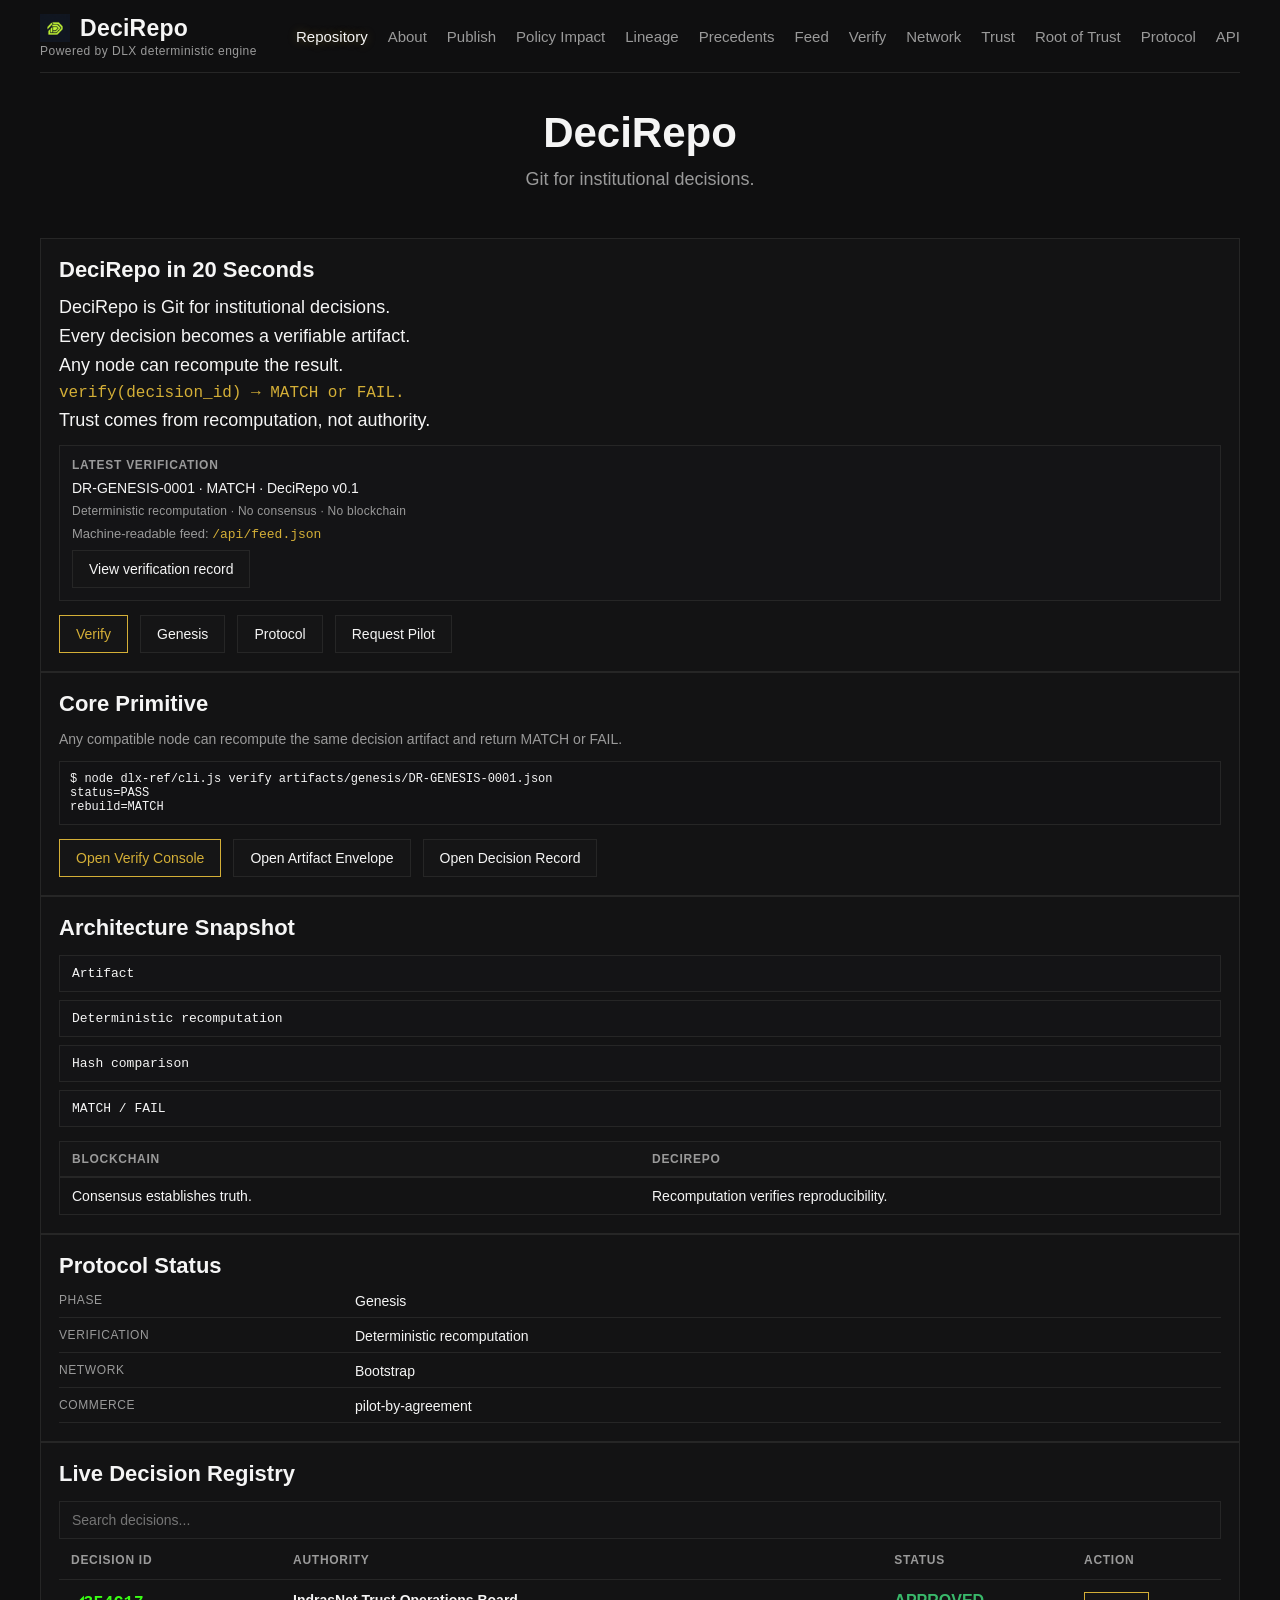
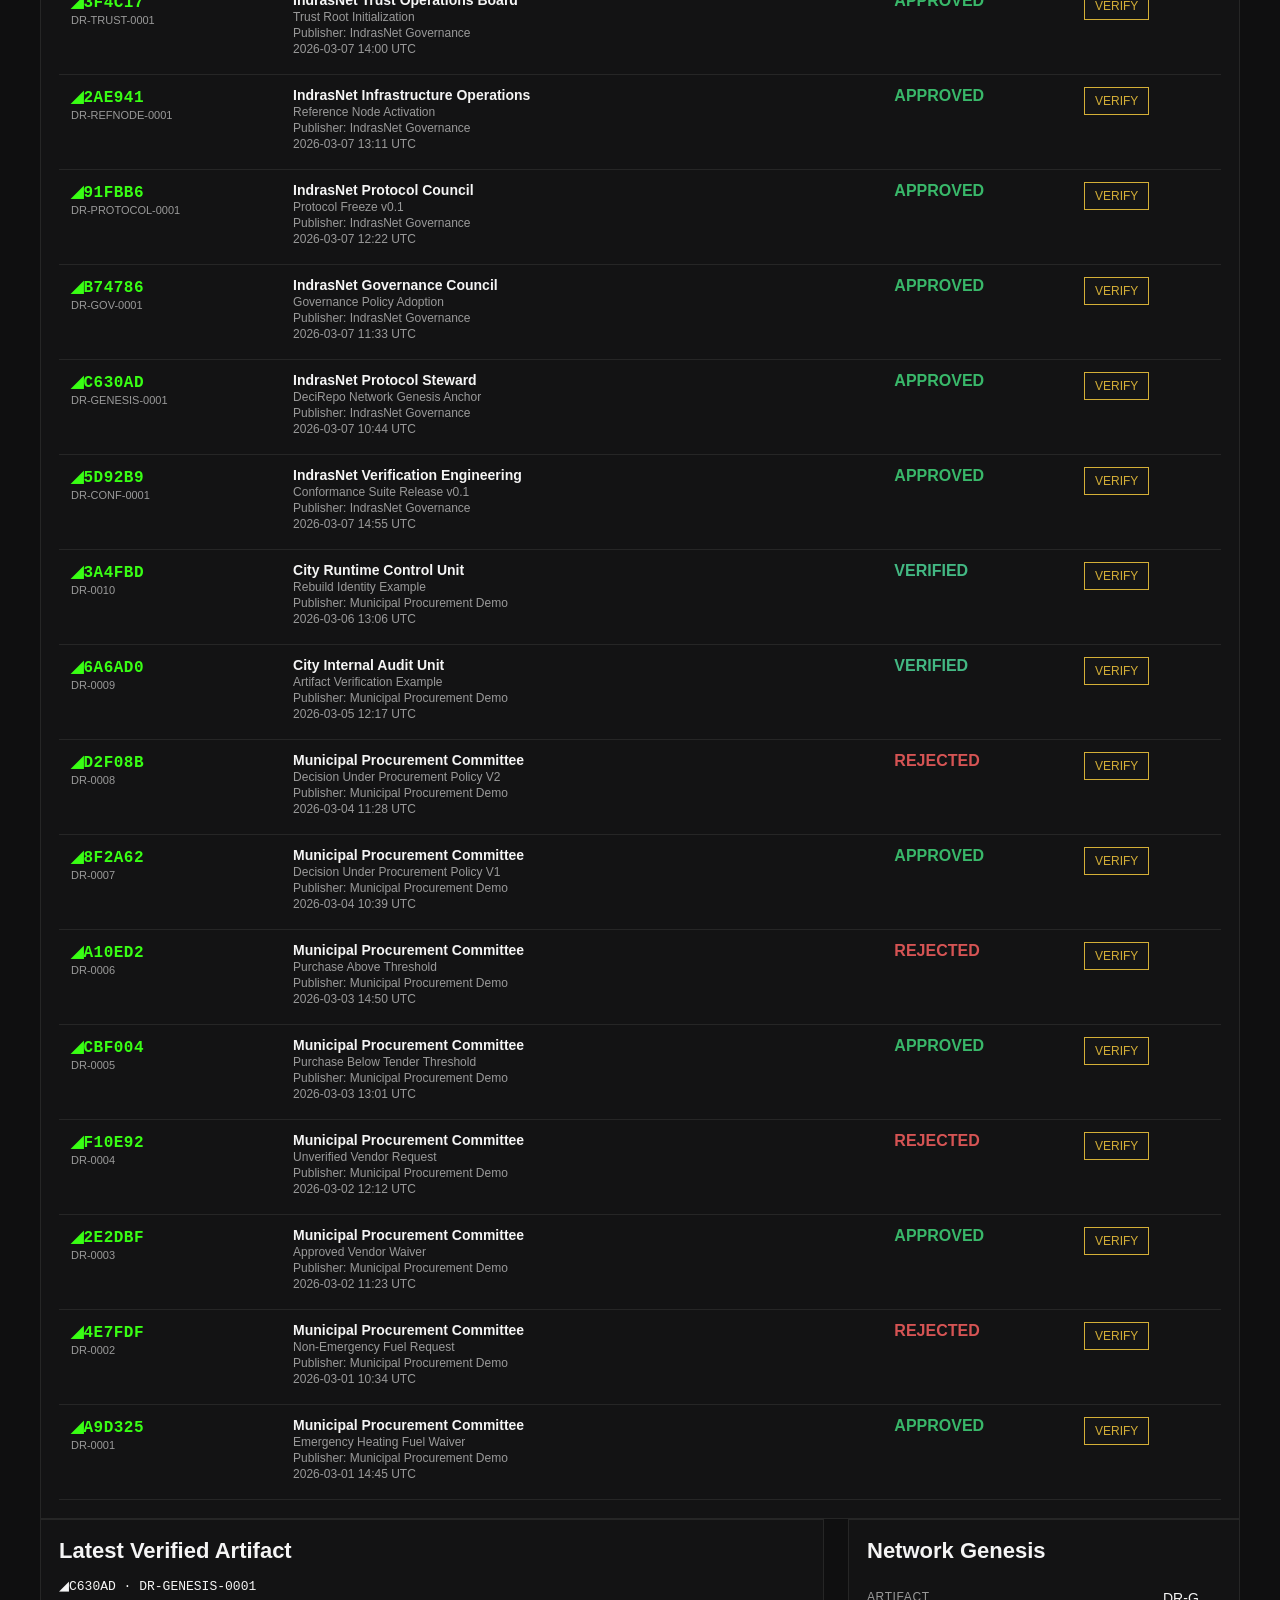
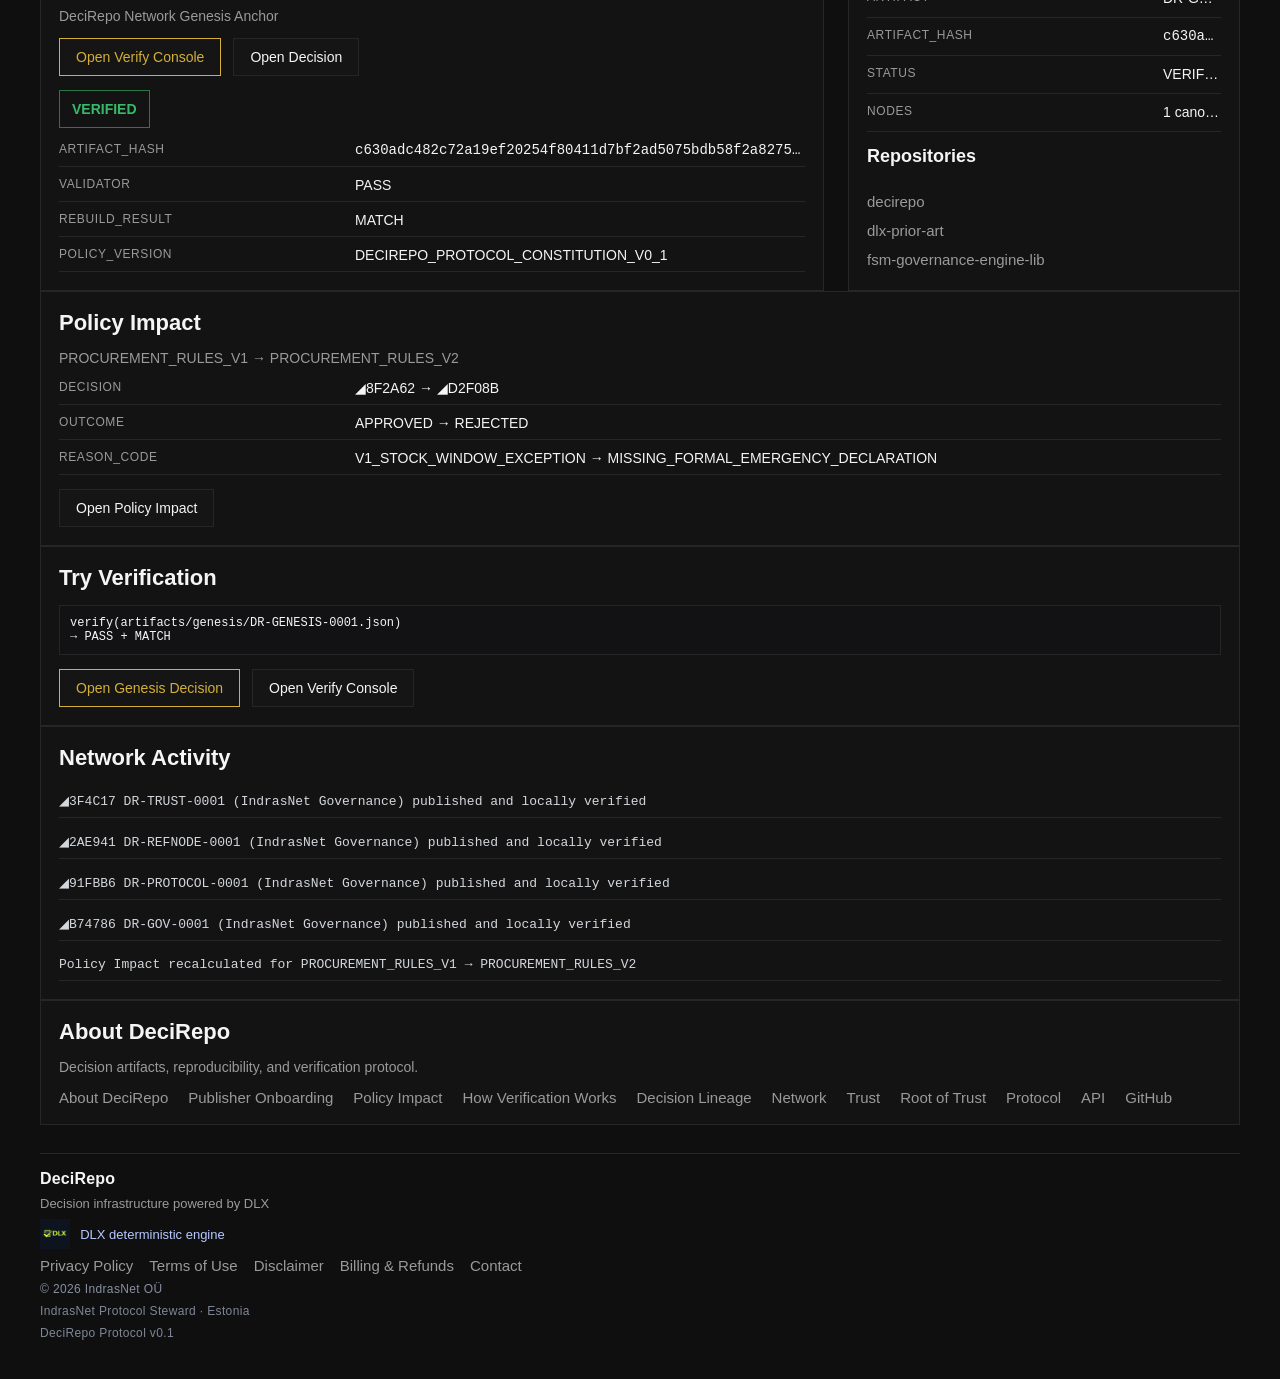
==== commit decbecfb: "site: point genesis verification flow to artifact envelope" ====
--- a/pages/index.html
+++ b/pages/index.html
@@ -50,13 +50,13 @@
       <section class="panel index-hero-panel">
         <h2 class="section-title">Core Primitive</h2>
         <p class="section-subtitle section-wrap">Any compatible node can recompute the same decision artifact and return MATCH or FAIL.</p>
-        <div class="code-block">$ decirepo verify DR-GENESIS-0001
-MATCH
-validator=PASS
+        <div class="code-block">$ node dlx-ref/cli.js verify artifacts/genesis/DR-GENESIS-0001.json
+status=PASS
 rebuild=MATCH</div>
         <div class="button-row tight">
-          <a class="btn btn-gold" href="./decision.html?id=DR-GENESIS-0001">Verify Genesis Artifact</a>
-          <a class="btn" href="../api/decision/DR-GENESIS-0001.json">Open Artifact JSON</a>
+          <a class="btn btn-gold" href="./verify.html?q=DR-GENESIS-0001">Open Verify Console</a>
+          <a class="btn" href="../artifacts/genesis/DR-GENESIS-0001.json">Open Artifact Envelope</a>
+          <a class="btn" href="../api/decision/DR-GENESIS-0001.json">Open Decision Record</a>
         </div>
       </section>
 
@@ -122,7 +122,7 @@
           <div id="latest-decision-line" class="preview-line">DR-GENESIS-0001</div>
           <div id="latest-decision-title" class="section-subtitle section-wrap">Genesis anchor for deterministic network verification.</div>
           <div class="button-row tight">
-            <a class="btn btn-gold" href="./verify.html?q=DR-GENESIS-0001">Verify Genesis Artifact</a>
+            <a class="btn btn-gold" href="./verify.html?q=DR-GENESIS-0001">Open Verify Console</a>
             <a class="btn" href="./decision.html?id=DR-GENESIS-0001">Open Decision</a>
           </div>
           <div id="latest-verify-banner" class="banner valid">VERIFIED</div>
@@ -165,10 +165,10 @@
 
       <section class="panel">
         <h2 class="section-title">Try Verification</h2>
-        <div class="code-block">verify(DR-GENESIS-0001)
-→ MATCH</div>
+        <div class="code-block">verify(artifacts/genesis/DR-GENESIS-0001.json)
+→ PASS + MATCH</div>
         <div class="button-row tight">
-          <a class="btn btn-gold" href="./decision.html?id=DR-GENESIS-0001">Verify Genesis Artifact</a>
+          <a class="btn btn-gold" href="./decision.html?id=DR-GENESIS-0001">Open Genesis Decision</a>
           <a class="btn" href="./verify.html?q=DR-GENESIS-0001">Open Verify Console</a>
         </div>
       </section>
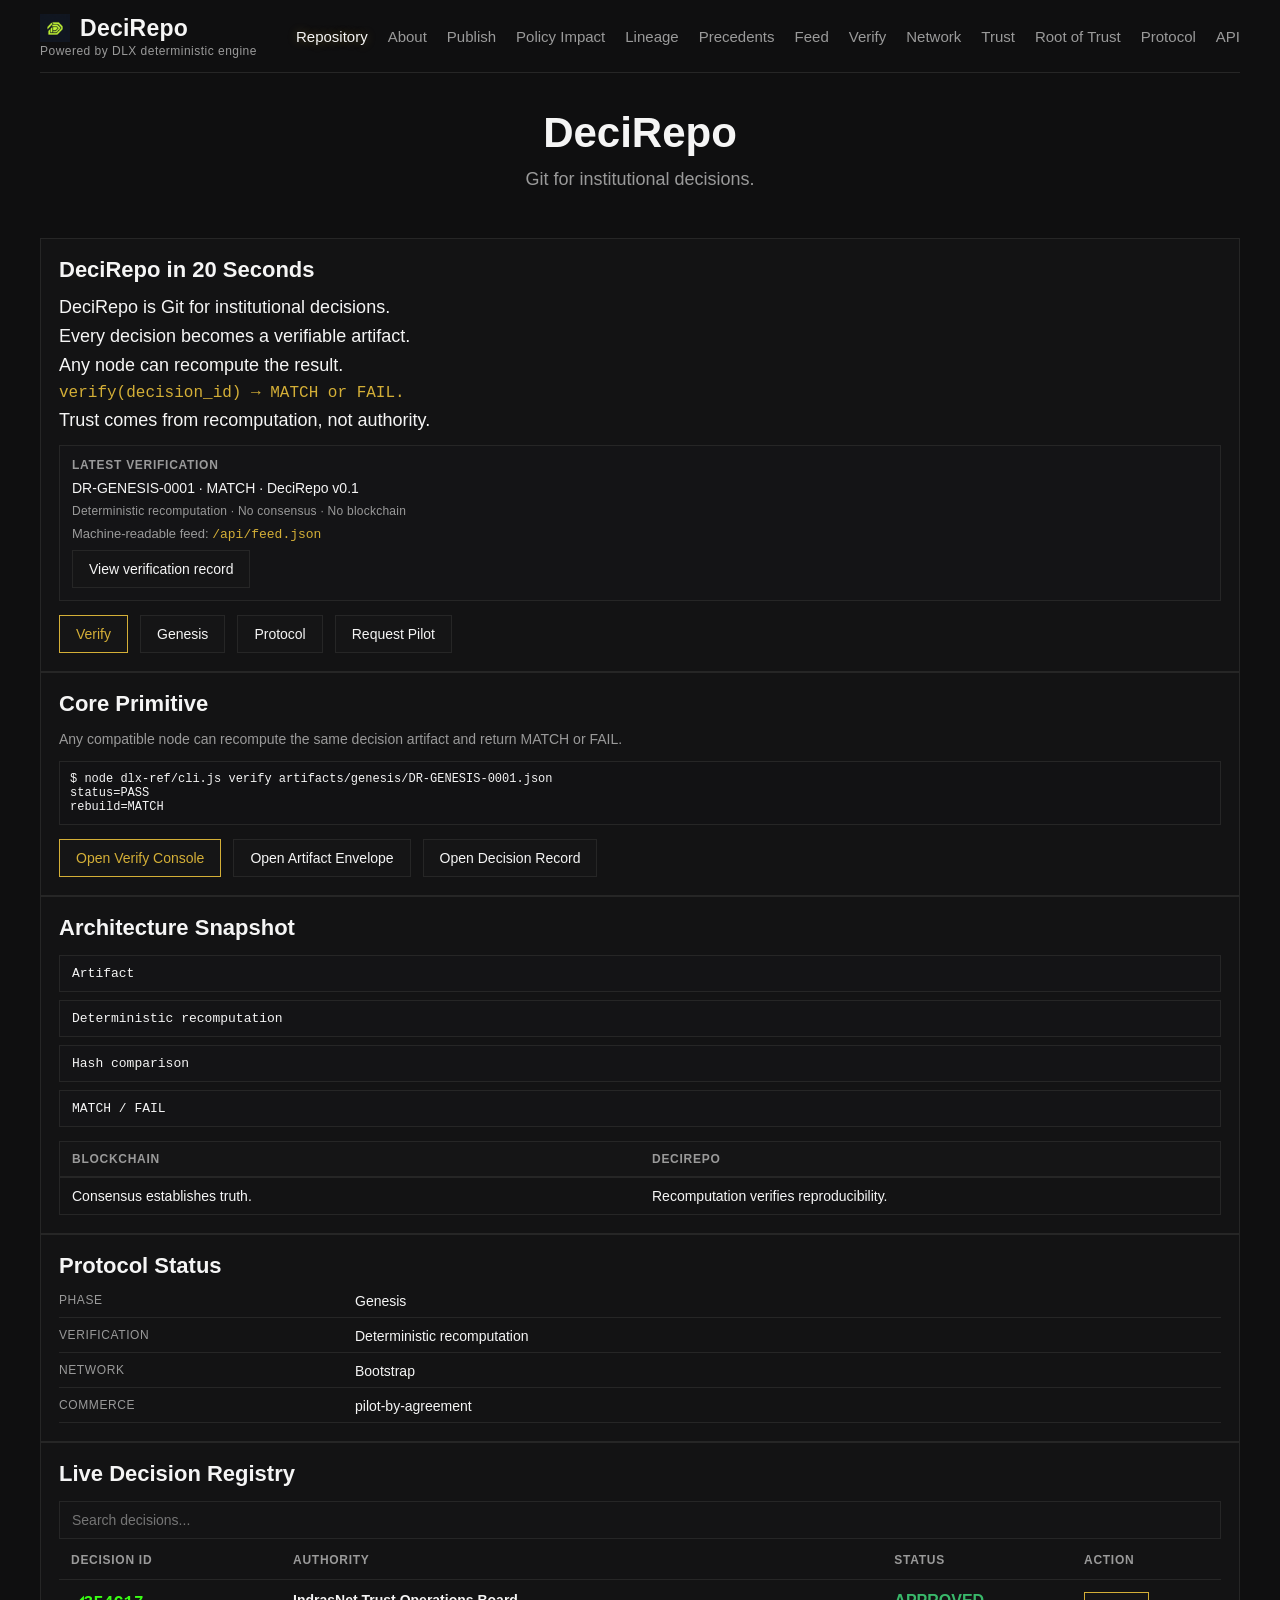
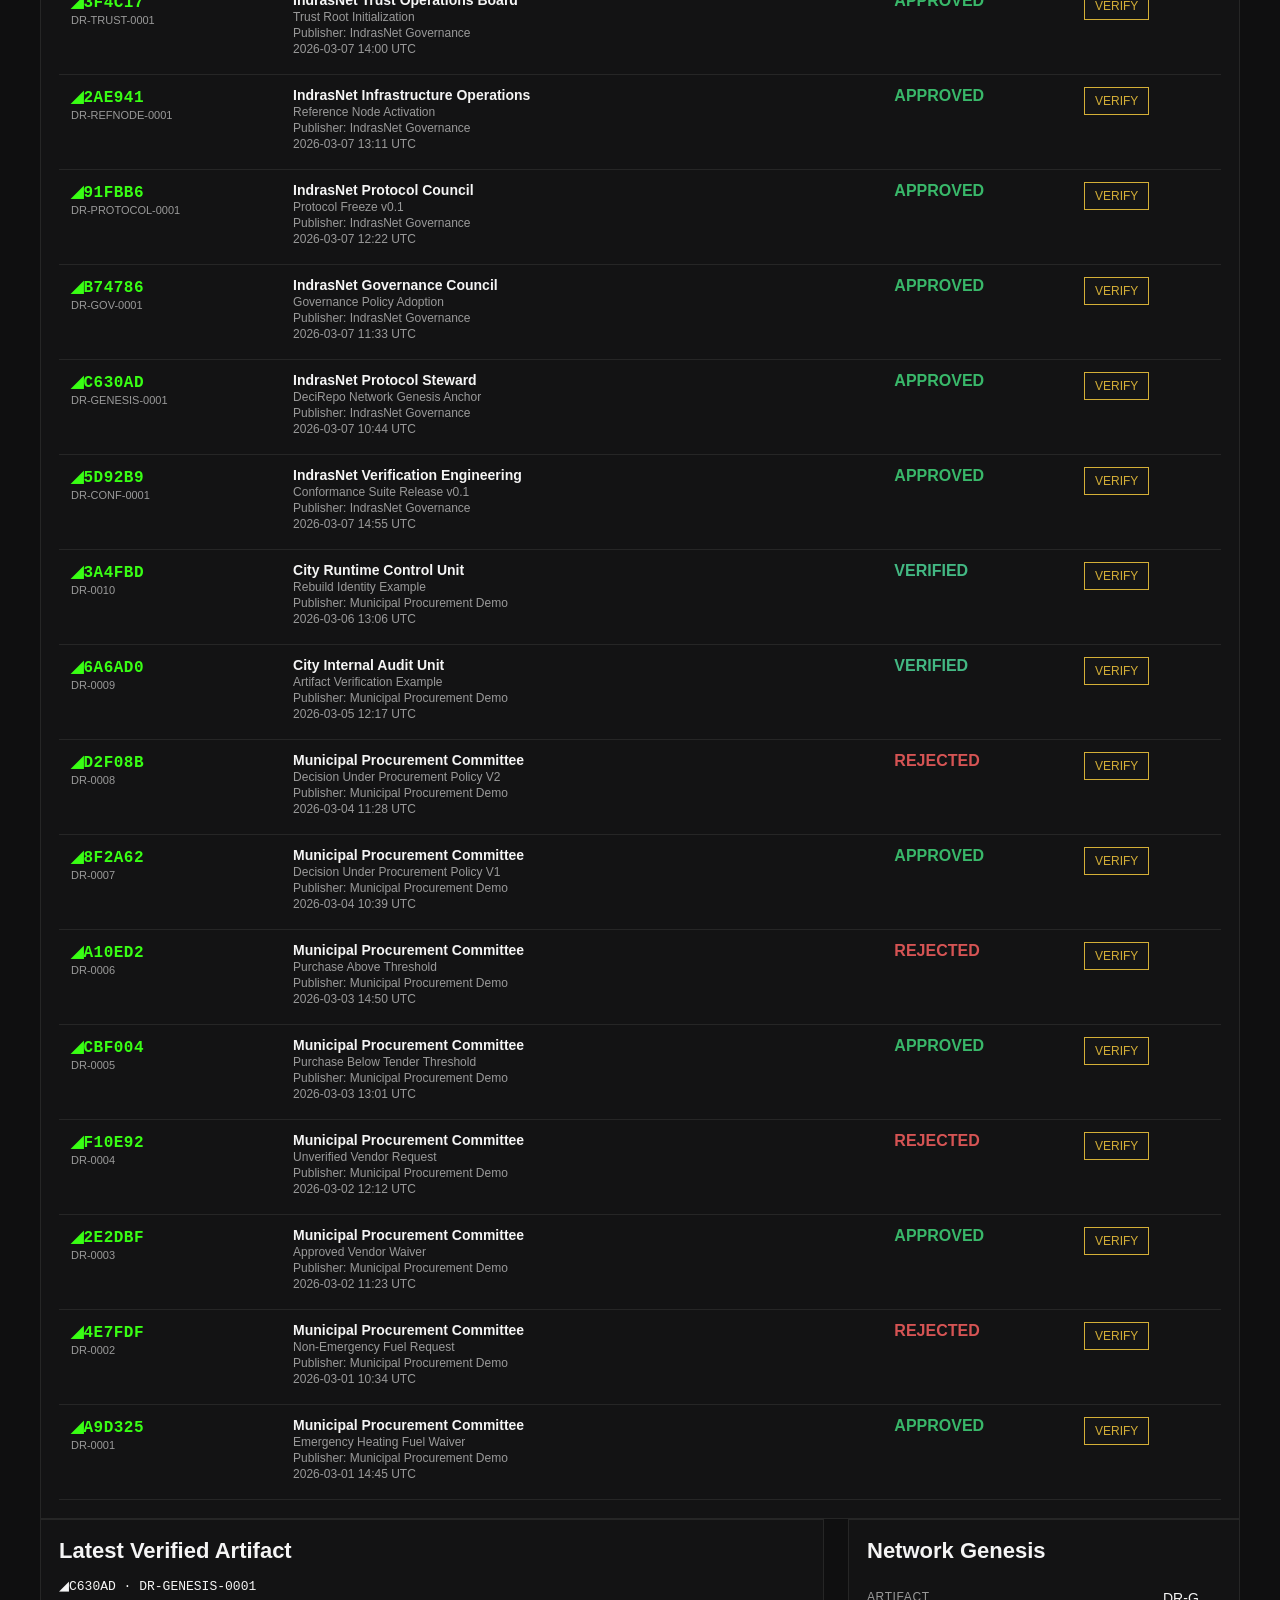
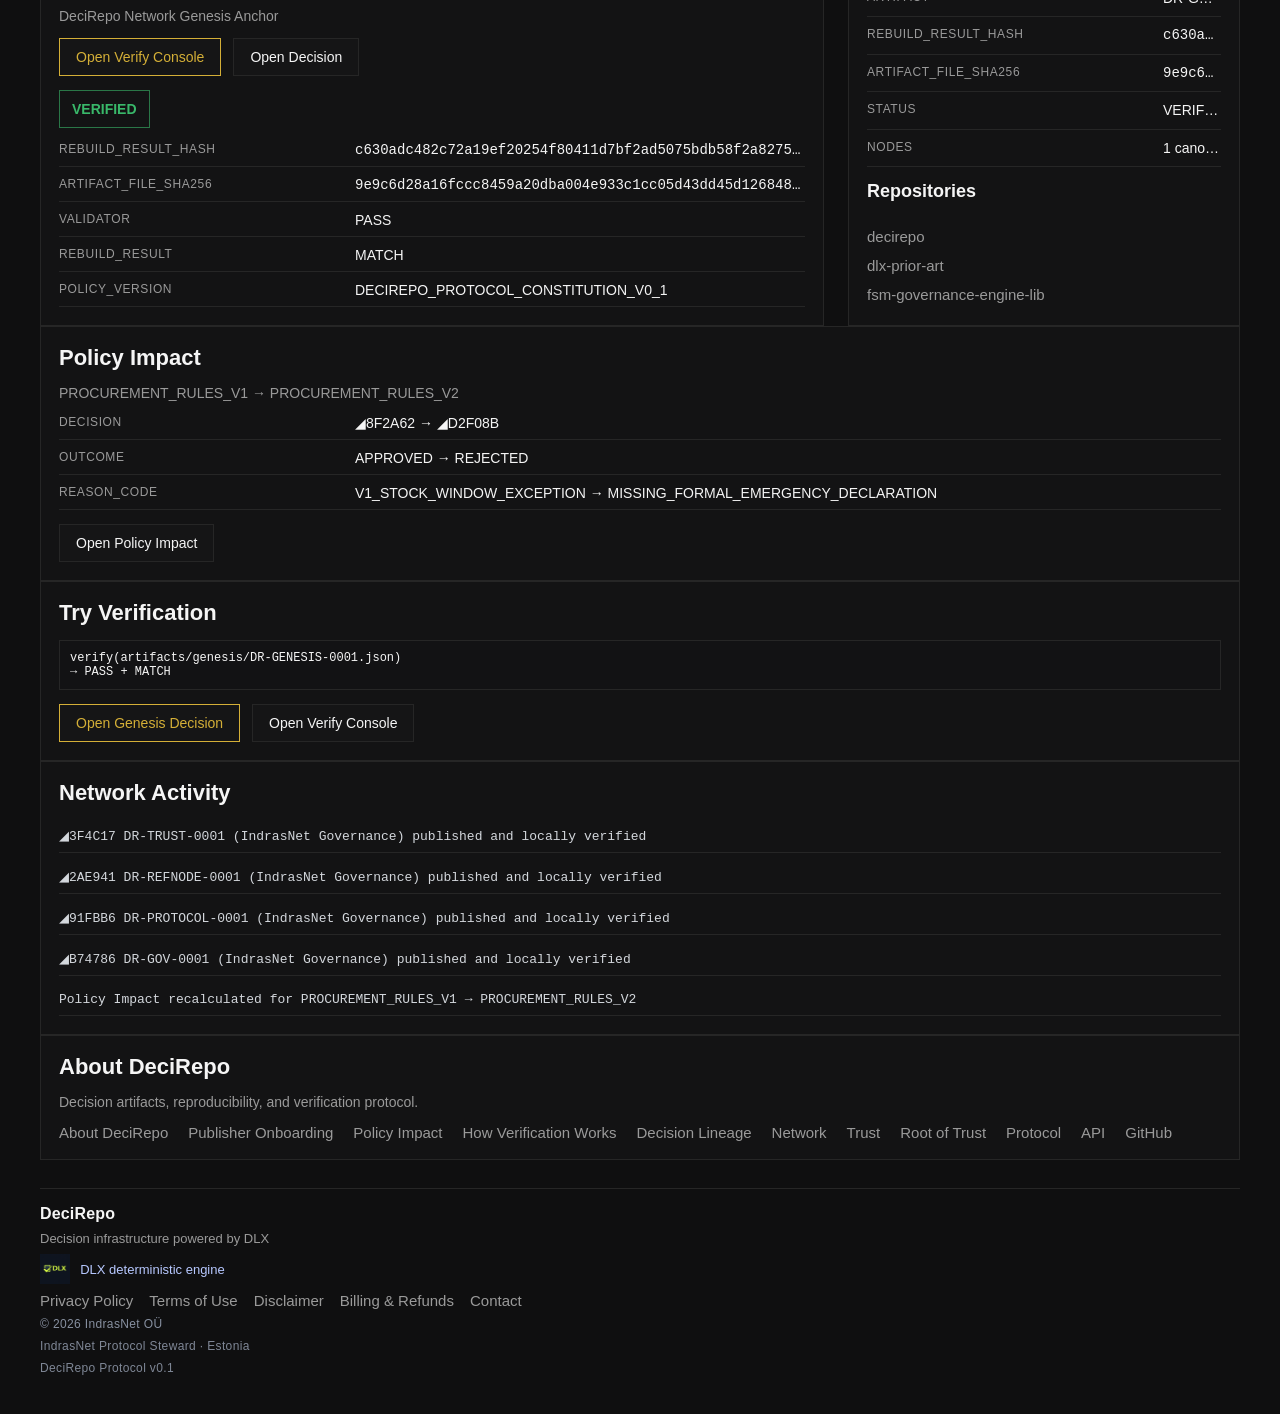
==== commit 8a6509c2: "site: surface genesis hash semantics and protocol compatibility note" ====
--- a/pages/index.html
+++ b/pages/index.html
@@ -323,23 +323,25 @@
     latestBanner.style.display = "block";
     latestResult.innerHTML = window.DeciRepoDecisionBlock.renderStack(
       window.DeciRepoDecisionBlock.toRows({
-        artifact_hash: genesisDecision.artifact.artifact_hash,
+        rebuild_result_hash: genesisDecision.artifact.rebuild_result_hash || genesisDecision.artifact.artifact_hash,
+        artifact_file_sha256: genesisDecision.artifact.artifact_file_sha256 || "N/A",
         validator: genesisDecision.artifact.validator_result,
         rebuild_result: genesisDecision.artifact.rebuild_status,
         policy_version: genesisDecision.policyVersion
       }),
-      ["artifact_hash"]
+      ["rebuild_result_hash", "artifact_file_sha256"]
     );
 
     const networkGenesis = document.getElementById("network-genesis-preview");
     networkGenesis.innerHTML = window.DeciRepoDecisionBlock.renderStack(
       window.DeciRepoDecisionBlock.toRows({
         artifact: genesisDecision.id,
-        artifact_hash: genesisDecision.artifact.artifact_hash,
+        rebuild_result_hash: genesisDecision.artifact.rebuild_result_hash || genesisDecision.artifact.artifact_hash,
+        artifact_file_sha256: genesisDecision.artifact.artifact_file_sha256 || "N/A",
         status: "VERIFIED",
         nodes: "1 canonical node · 1 independent verifier (starting)"
       }),
-      ["artifact_hash"]
+      ["rebuild_result_hash", "artifact_file_sha256"]
     );
 
     const impactBase = window.DeciRepoData.getDecisionById("DR-0007");
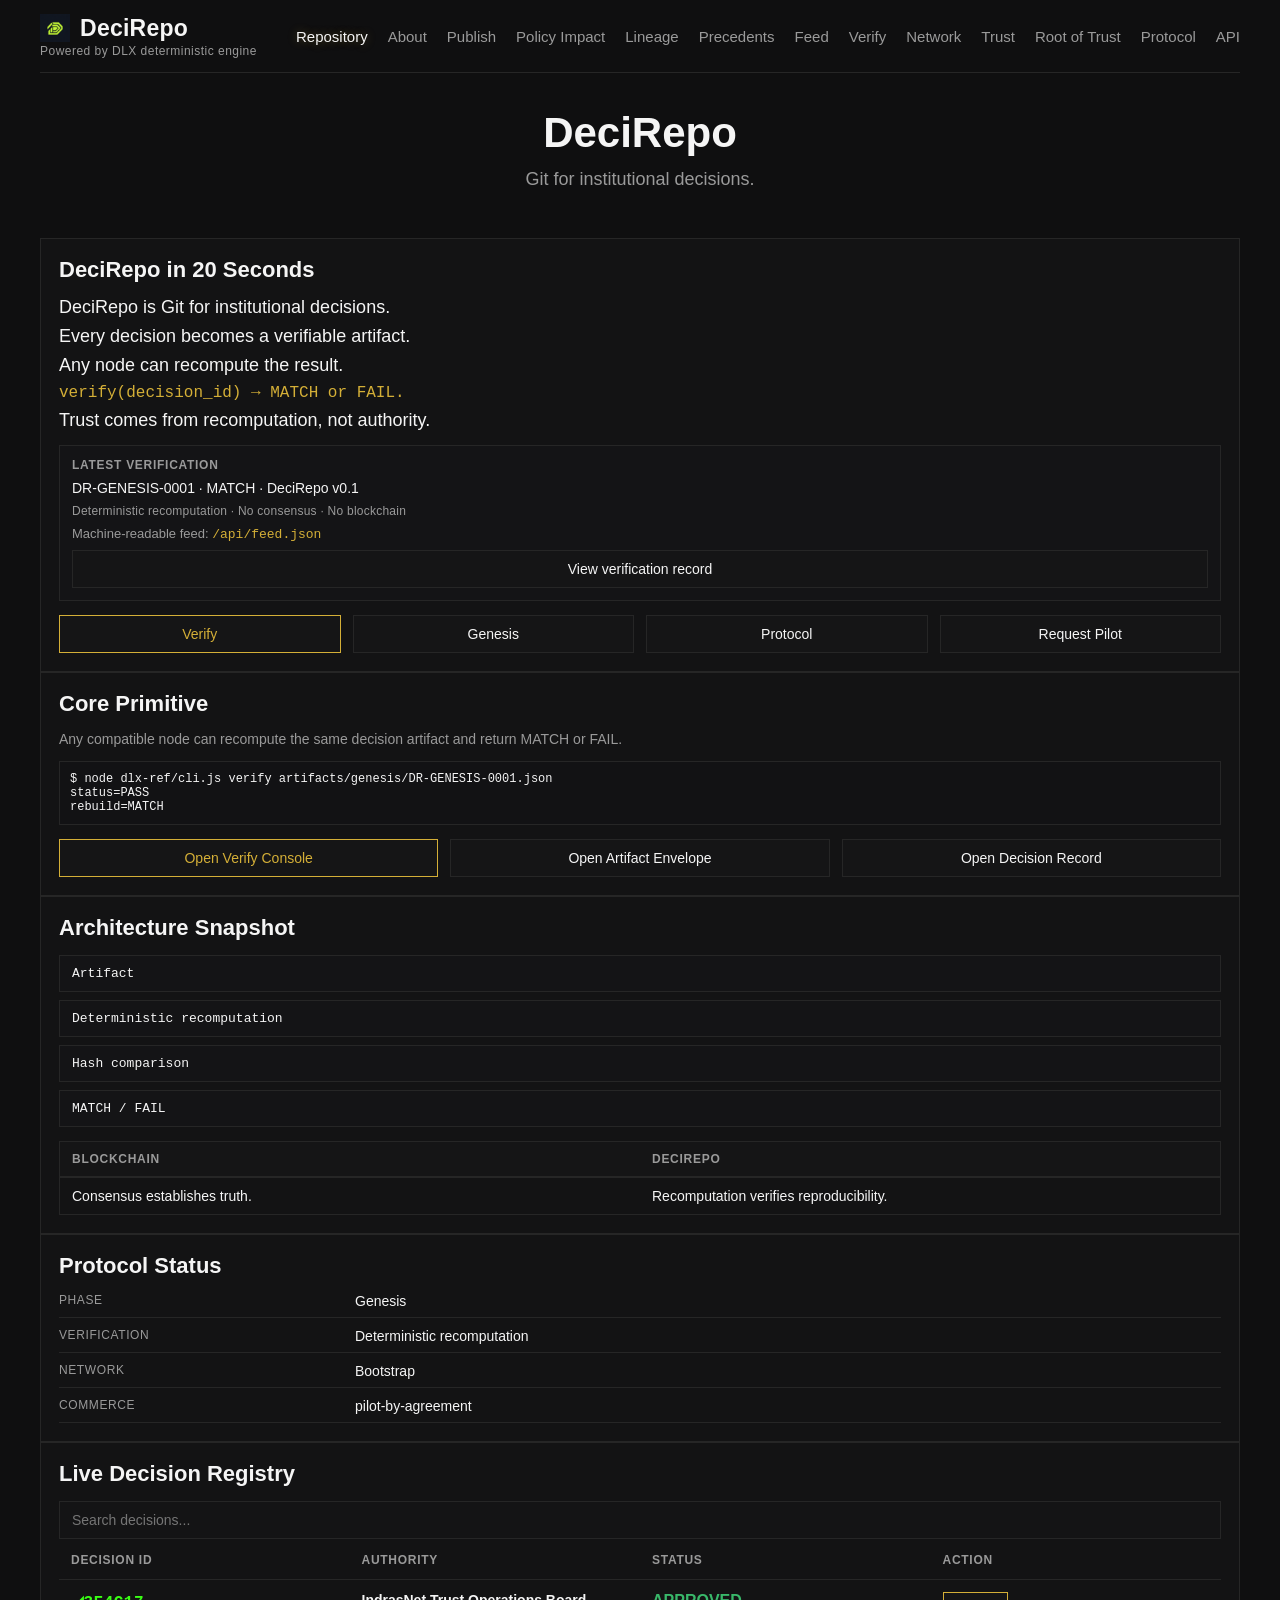
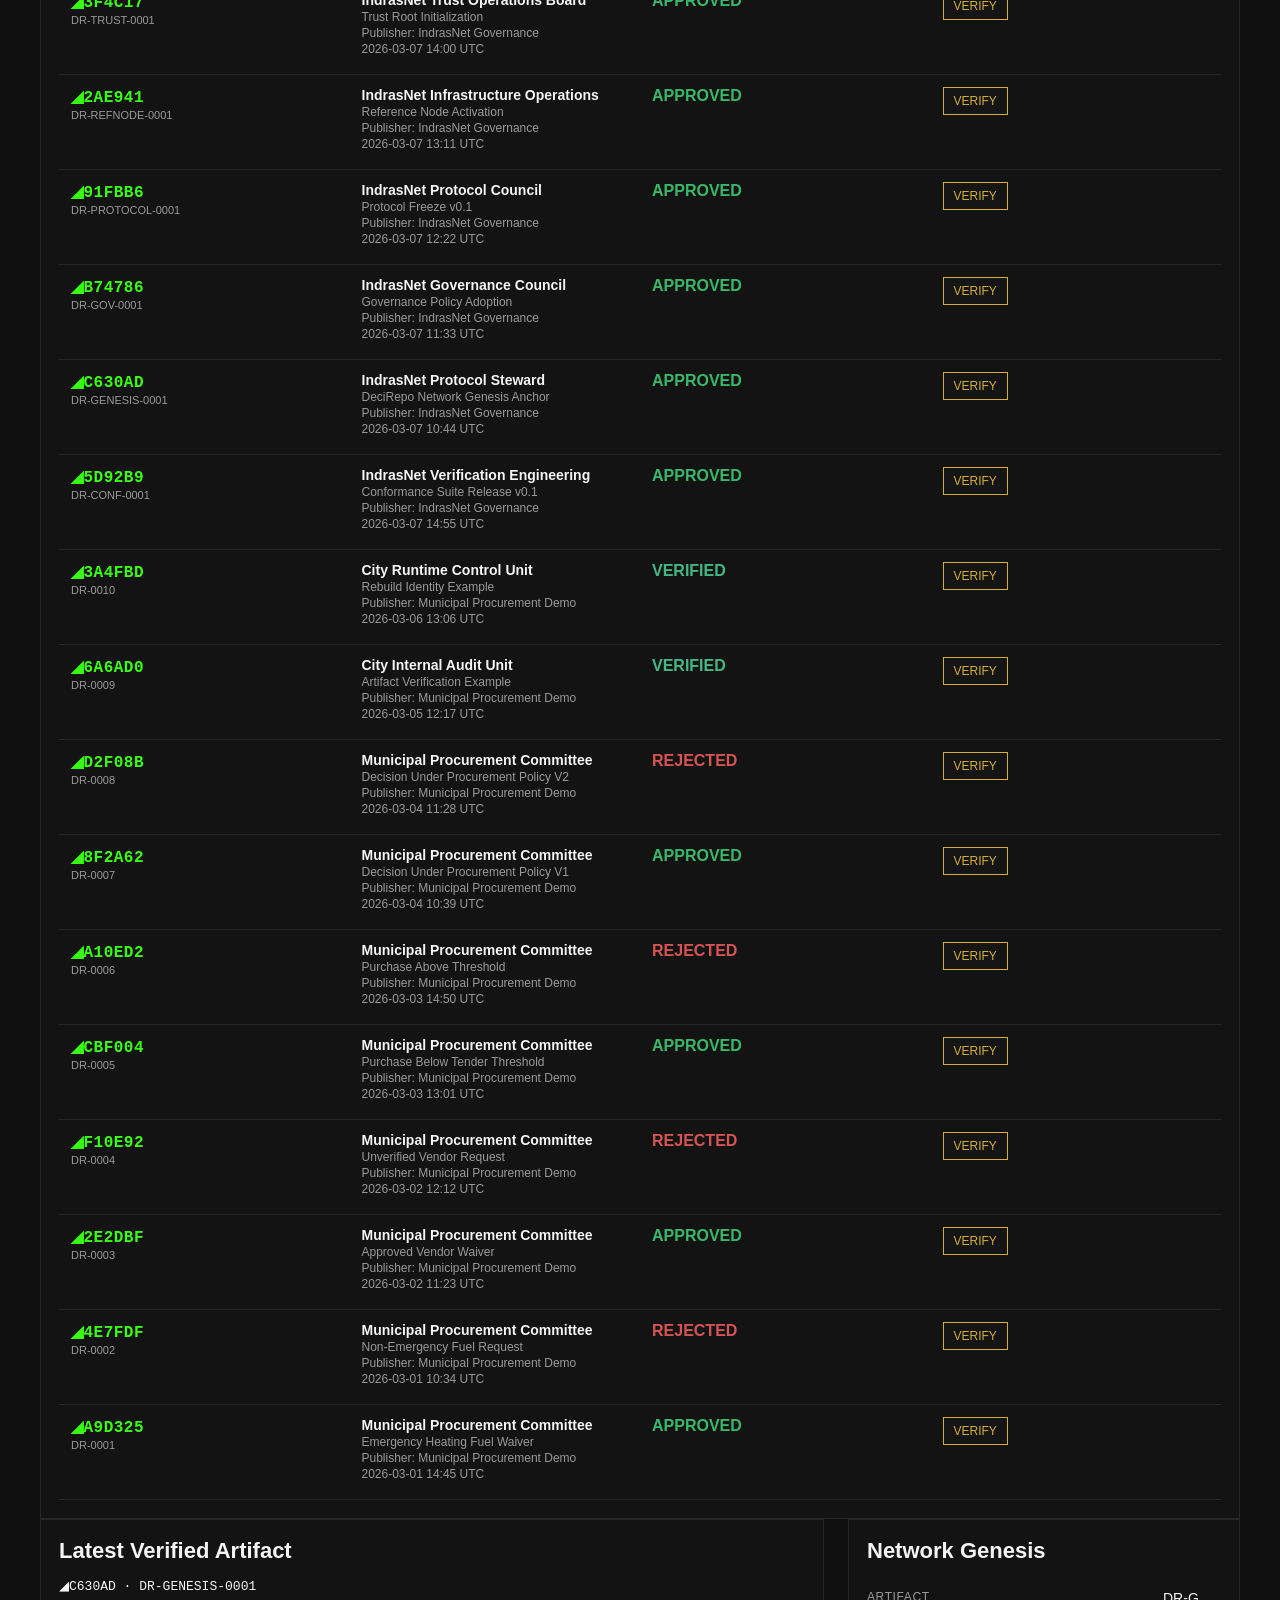
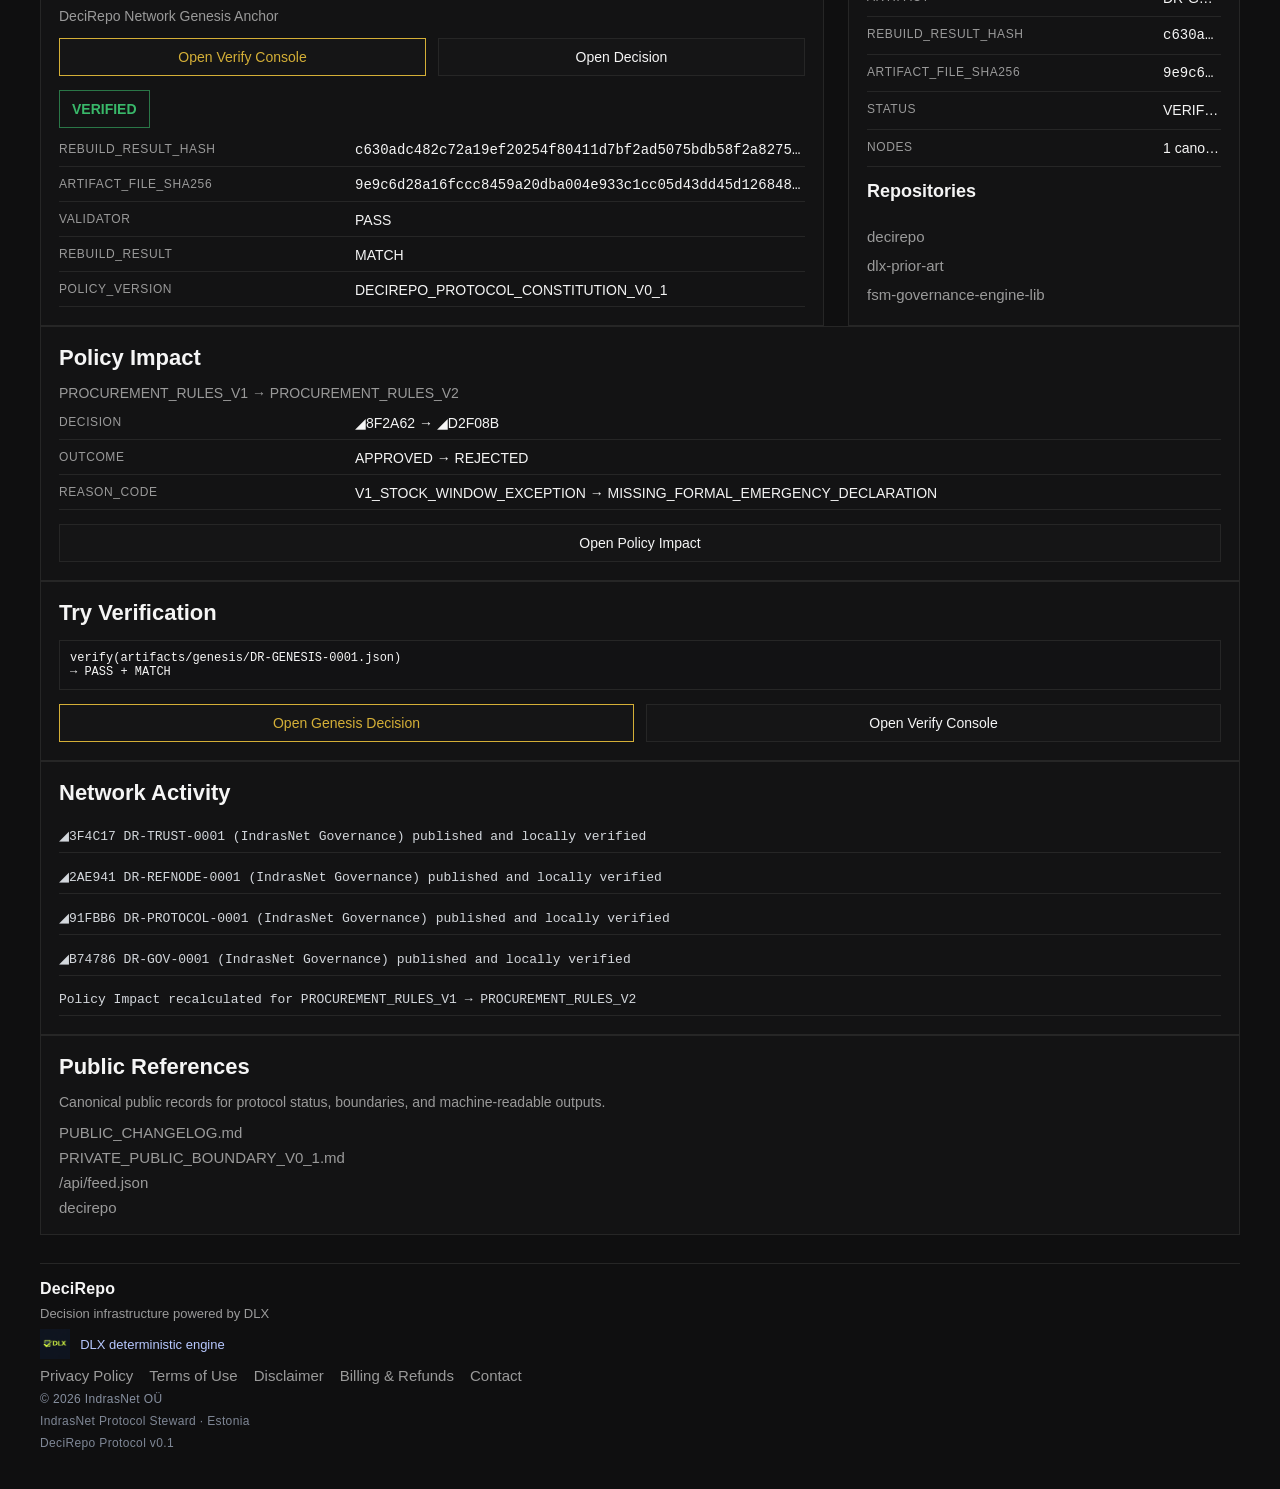
==== commit acab304c: "site: fix remaining responsive overflow on public surfaces" ====
--- a/pages/index.html
+++ b/pages/index.html
@@ -179,20 +179,13 @@
       </section>
 
       <section class="panel">
-        <h2 class="section-title">About DeciRepo</h2>
-        <p class="section-subtitle section-wrap">Decision artifacts, reproducibility, and verification protocol.</p>
-        <div class="bottom-links">
-          <a class="menu-link" href="./about.html">About DeciRepo</a>
-          <a class="menu-link" href="./publisher.html">Publisher Onboarding</a>
-          <a class="menu-link" href="./policy-impact.html">Policy Impact</a>
-          <a class="menu-link" href="./verify.html">How Verification Works</a>
-          <a class="menu-link" href="./lineage.html">Decision Lineage</a>
-          <a class="menu-link" href="./network.html">Network</a>
-          <a class="menu-link" href="./trust.html">Trust</a>
-          <a class="menu-link" href="./root-of-trust.html">Root of Trust</a>
-          <a class="menu-link" href="./protocol.html">Protocol</a>
-          <a class="menu-link" href="../api/feed.json">API</a>
-          <a class="menu-link" href="https://github.com/IndrasNet108/decirepo" target="_blank" rel="noopener noreferrer">GitHub</a>
+        <h2 class="section-title">Public References</h2>
+        <p class="section-subtitle section-wrap">Canonical public records for protocol status, boundaries, and machine-readable outputs.</p>
+        <div class="bottom-links repo-links-wrap">
+          <a class="menu-link" href="../PUBLIC_CHANGELOG.md">PUBLIC_CHANGELOG.md</a>
+          <a class="menu-link" href="../PRIVATE_PUBLIC_BOUNDARY_V0_1.md">PRIVATE_PUBLIC_BOUNDARY_V0_1.md</a>
+          <a class="menu-link" href="../api/feed.json">/api/feed.json</a>
+          <a class="menu-link" href="https://github.com/IndrasNet108/decirepo" target="_blank" rel="noopener noreferrer">decirepo</a>
         </div>
       </section>
     </main>
--- a/assets/styles.css
+++ b/assets/styles.css
@@ -23,7 +23,7 @@
   background: var(--bg);
   color: var(--text-white);
   font-family: Inter, "Segoe UI", Roboto, Arial, sans-serif;
-  min-width: 1100px;
+  min-width: 0;
 }
 
 a {
@@ -208,7 +208,7 @@
 
 .content-grid {
   display: grid;
-  grid-template-columns: minmax(760px, 2fr) minmax(280px, 1fr);
+  grid-template-columns: minmax(0, 2fr) minmax(280px, 1fr);
   gap: 24px;
 }
 
@@ -360,6 +360,66 @@
   gap: 8px;
 }
 
+.page-index .index-hero-panel,
+.page-index .proof-strip,
+.page-index .live-table td,
+.page-index .live-main,
+.page-index .live-sub,
+.page-index .proof-strip-line,
+.page-index .proof-strip-note,
+.page-index .proof-strip-meta {
+  min-width: 0;
+}
+
+.page-index .button-row {
+  display: flex;
+  flex-wrap: wrap;
+  gap: 12px;
+  align-items: stretch;
+}
+
+.page-index .button-row .btn {
+  flex: 1 1 170px;
+  min-width: 0;
+  text-align: center;
+  white-space: normal;
+  overflow-wrap: anywhere;
+  word-break: break-word;
+}
+
+.page-index .proof-strip-line,
+.page-index .proof-strip-note,
+.page-index .proof-strip-meta,
+.page-index .proof-strip-link,
+.page-index .live-main,
+.page-index .live-sub {
+  white-space: normal;
+  overflow: visible;
+  text-overflow: clip;
+  overflow-wrap: anywhere;
+  word-break: break-word;
+}
+
+.page-index .live-table {
+  table-layout: fixed;
+}
+
+.page-network .button-row {
+  display: flex;
+  flex-wrap: wrap;
+  gap: 12px;
+  align-items: stretch;
+}
+
+.page-network .button-row .btn {
+  flex: 1 1 180px;
+  min-width: 0;
+  text-align: center;
+  white-space: normal;
+  overflow-wrap: anywhere;
+  word-break: break-word;
+}
+
 .page-lineage {
   display: grid;
   gap: 18px;
@@ -410,6 +470,7 @@
   font-size: 12px;
   white-space: pre;
   overflow-x: auto;
+  max-width: 100%;
 }
 
 .publisher-stream {
@@ -639,6 +700,7 @@
   display: grid;
   gap: 14px;
   padding: 18px;
+  min-width: 0;
 }
 
 .section-title {
@@ -833,6 +895,68 @@
 
 .button-row.tight {
   gap: 12px;
+}
+
+.protocol-table-wrap {
+  overflow-x: auto;
+  max-width: 100%;
+}
+
+.protocol-table-wrap .lineage-table {
+  min-width: 520px;
+}
+
+.protocol-artifact-panel,
+.protocol-artifact-panel .section-title,
+.protocol-artifact-panel .code-block,
+.page-protocol .kv-line,
+.page-protocol .kv-value {
+  min-width: 0;
+}
+
+.protocol-button-row {
+  display: flex;
+  flex-wrap: wrap;
+  gap: 12px;
+}
+
+.protocol-button-row .btn {
+  flex: 1 1 180px;
+  min-width: 0;
+  text-align: center;
+  white-space: normal;
+  overflow-wrap: anywhere;
+  word-break: break-word;
+}
+
+.page-protocol .banner {
+  width: auto;
+  max-width: 100%;
+  white-space: normal;
+  overflow-wrap: anywhere;
+  word-break: break-word;
+}
+
+.protocol-code-block {
+  white-space: pre-wrap;
+  overflow-wrap: anywhere;
+  word-break: break-word;
+}
+
+.page-root-of-trust .button-row {
+  display: flex;
+  flex-wrap: wrap;
+  gap: 12px;
+  align-items: stretch;
+}
+
+.page-root-of-trust .button-row .btn {
+  flex: 1 1 160px;
+  min-width: 0;
+  text-align: center;
+  white-space: normal;
+  overflow-wrap: anywhere;
+  word-break: break-word;
 }
 
 .btn {
@@ -1009,6 +1133,241 @@
   padding-bottom: 8px;
 }
 
+@media (max-width: 1180px) {
+  .page-shell {
+    padding: 0 24px 36px;
+    gap: 22px;
+  }
+
+  .site-header {
+    grid-template-columns: 1fr;
+    gap: 14px;
+    align-items: start;
+  }
+
+  .header-menu {
+    justify-content: start;
+    overflow-x: auto;
+    padding-bottom: 4px;
+    width: 100%;
+    min-width: 0;
+  }
+
+  .content-grid {
+    grid-template-columns: 1fr;
+  }
+}
+
+@media (max-width: 760px) {
+  .page-shell {
+    padding: 0 14px 28px;
+    gap: 18px;
+  }
+
+  .site-header {
+    gap: 16px;
+  }
+
+  .brand-stack {
+    gap: 6px;
+  }
+
+  .brand-top {
+    grid-auto-flow: column;
+    grid-auto-columns: max-content;
+    gap: 8px;
+    justify-content: start;
+    align-items: center;
+  }
+
+  .brand-logo-dr {
+    height: 24px;
+  }
+
+  .brand-registry,
+  .brand-sub,
+  .title-main,
+  .title-sub,
+  .banner,
+  .section-title,
+  .section-subtitle {
+    white-space: normal;
+    overflow: visible;
+    text-overflow: clip;
+  }
+
+  .brand-registry {
+    font-size: 20px;
+    line-height: 1.1;
+  }
+
+  .brand-sub {
+    font-size: 11px;
+    line-height: 1.4;
+  }
+
+  .header-menu {
+    display: flex;
+    flex-wrap: wrap;
+    gap: 8px 14px;
+    width: 100%;
+    overflow: visible;
+    padding-bottom: 0;
+  }
+
+  .menu-link {
+    font-size: 14px;
+    line-height: 1.3;
+  }
+
+  .title-main {
+    font-size: 30px;
+  }
+
+  .title-sub {
+    font-size: 16px;
+  }
+
+  .panel {
+    padding: 14px;
+  }
+
+  .protocol-code-block {
+    font-size: 11px;
+    white-space: pre-wrap;
+    overflow-wrap: anywhere;
+    word-break: break-word;
+  }
+
+  .protocol-button-row {
+    display: grid;
+    grid-template-columns: 1fr;
+  }
+
+  .protocol-button-row .btn {
+    width: 100%;
+    text-align: center;
+    white-space: normal;
+    overflow-wrap: anywhere;
+    word-break: break-word;
+  }
+
+  .page-protocol .kv-line {
+    grid-template-columns: 1fr;
+    gap: 6px;
+  }
+
+  .page-protocol .kv-value {
+    white-space: normal;
+    overflow: visible;
+    text-overflow: clip;
+    overflow-wrap: anywhere;
+  }
+
+  .page-publisher .snapshot-list {
+    gap: 10px;
+  }
+
+  .page-publisher .snapshot-row,
+  .page-publisher .kv-line {
+    grid-template-columns: 1fr;
+    gap: 6px;
+    align-items: start;
+  }
+
+  .page-publisher .snapshot-label,
+  .page-publisher .snapshot-value,
+  .page-publisher .kv-value {
+    white-space: normal;
+    overflow: visible;
+    text-overflow: clip;
+  }
+
+  .page-publisher .kv-value {
+    overflow-wrap: anywhere;
+    word-break: break-word;
+  }
+
+  .page-policy-impact .kv-line,
+  .page-lineage .kv-line {
+    grid-template-columns: 1fr;
+    gap: 6px;
+    align-items: start;
+  }
+
+  .page-policy-impact .kv-value,
+  .page-lineage .kv-value,
+  .page-lineage .lineage-item,
+  .page-lineage .lineage-node-title {
+    white-space: normal;
+    overflow: visible;
+    text-overflow: clip;
+  }
+
+  .page-policy-impact .kv-value,
+  .page-lineage .kv-value,
+  .page-lineage .lineage-item {
+    overflow-wrap: anywhere;
+    word-break: break-word;
+  }
+
+  .page-precedents .kv-line {
+    grid-template-columns: 1fr;
+    gap: 6px;
+    align-items: start;
+  }
+
+  .page-precedents .kv-value,
+  .page-precedents .precedent-mode-note,
+  .page-precedents .precedent-meta,
+  .page-precedents .lineage-item {
+    white-space: normal;
+    overflow: visible;
+    text-overflow: clip;
+  }
+
+  .page-precedents .kv-value,
+  .page-precedents .lineage-item,
+  .page-precedents .precedent-side-card {
+    overflow-wrap: anywhere;
+    word-break: break-word;
+  }
+
+  .precedent-controls {
+    display: grid;
+    grid-template-columns: 1fr;
+    gap: 10px;
+    align-items: stretch;
+  }
+
+  .page-root-of-trust .kv-line {
+    grid-template-columns: 1fr;
+    gap: 6px;
+    align-items: start;
+  }
+
+  .page-root-of-trust .kv-value,
+  .page-root-of-trust .lineage-item {
+    white-space: normal;
+    overflow: visible;
+    text-overflow: clip;
+    overflow-wrap: anywhere;
+    word-break: break-word;
+  }
+
+  .protocol-table-wrap {
+    margin: 0 -4px;
+    padding-bottom: 6px;
+  }
+
+  .page-index .hero-line.mono,
+  .page-index .code-block {
+    white-space: pre-wrap;
+    overflow-wrap: anywhere;
+    word-break: break-word;
+  }
+}
+
 .diff-head-grid {
   display: grid;
   grid-template-columns: 1fr 1fr;
@@ -1082,12 +1441,13 @@
 }
 
 .verify-panel {
-  width: 760px;
+  width: min(760px, 100%);
+  min-width: 0;
 }
 
 .verify-input-row {
   display: grid;
-  grid-template-columns: 1fr auto;
+  grid-template-columns: minmax(0, 1fr) auto;
   gap: 12px;
 }
 
@@ -1149,6 +1509,24 @@
   font-family: "SFMono-Regular", Menlo, Consolas, monospace;
 }
 
+.page-verify .banner,
+.page-verify .verify-hint,
+.page-verify .kv-value {
+  width: auto;
+  max-width: 100%;
+  white-space: normal;
+  overflow: visible;
+  text-overflow: clip;
+  overflow-wrap: anywhere;
+  word-break: break-word;
+}
+
+.page-verify .kv-line {
+  grid-template-columns: 1fr;
+  gap: 6px;
+  align-items: start;
+}
+
 .feed-page {
   display: grid;
   gap: 18px;
@@ -1284,12 +1662,11 @@
 }
 
 .feed-table tbody tr {
-  height: 56px;
   border-bottom: 1px solid var(--divider);
 }
 
 .feed-table td {
-  padding: 0 12px;
+  padding: 12px;
   white-space: nowrap;
   overflow: hidden;
   text-overflow: ellipsis;
@@ -1320,6 +1697,25 @@
   font-family: "SFMono-Regular", Menlo, Consolas, monospace;
   color: var(--secondary-gray);
   font-size: 12px;
+}
+
+.feed-page .feed-table {
+  table-layout: fixed;
+}
+
+.feed-page .feed-actions {
+  display: flex;
+  flex-wrap: wrap;
+  gap: 8px;
+}
+
+.feed-page .feed-actions .btn {
+  flex: 1 1 92px;
+  min-width: 0;
+  white-space: normal;
+  text-align: center;
+  overflow-wrap: anywhere;
+  word-break: break-word;
 }
 
 .policy-impact-list {
@@ -1447,3 +1843,121 @@
   display: grid;
   justify-items: end;
 }
+
+/* Layout stabilization overrides */
+.page-shell {
+  display: flex;
+  flex-direction: column;
+  min-height: 100svh;
+}
+
+.page-shell > main {
+  flex: 1 0 auto;
+}
+
+.footer {
+  margin-top: auto;
+}
+
+@media (max-width: 760px) {
+  .button-row,
+  .bottom-links,
+  .index-actions,
+  .footer-links {
+    display: grid;
+    grid-template-columns: 1fr;
+    gap: 10px;
+  }
+
+  .button-row .btn {
+    width: 100%;
+    text-align: center;
+  }
+
+  .bottom-links .menu-link,
+  .footer-links .menu-link {
+    white-space: normal;
+  }
+
+  .publisher-grid,
+  .policy-metrics-grid,
+  .kv-two-column,
+  .diff-head-grid,
+  .arch-compare {
+    grid-template-columns: 1fr;
+  }
+
+  .policy-controls,
+  .snapshot-row,
+  .impact-row,
+  .graph-row,
+  .diff-row,
+  .index-line-top {
+    grid-template-columns: 1fr;
+    gap: 8px;
+  }
+
+  .graph-actions {
+    justify-items: stretch;
+  }
+
+  .graph-edge {
+    display: none;
+  }
+
+  .live-table,
+  .policy-impact-table,
+  .lineage-table,
+  .repo-table,
+  .feed-table {
+    display: block;
+    overflow-x: auto;
+    max-width: 100%;
+  }
+
+  .decision-header-line,
+  .decision-status-line,
+  .live-main,
+  .live-sub,
+  .index-title,
+  .index-line-meta,
+  .lineage-item,
+  .impact-flow,
+  .graph-node-meta,
+  .graph-group-title,
+  .snapshot-value,
+  .feed-table td,
+  .feed-meta {
+    white-space: normal;
+    overflow: visible;
+    text-overflow: clip;
+  }
+
+  .feed-filter-grid {
+    grid-template-columns: 1fr;
+  }
+
+  .feed-page .feed-table tbody tr {
+    height: auto;
+  }
+
+  .feed-page .feed-table td,
+  .feed-page .feed-label,
+  .feed-page .canonical-id,
+  .feed-page .legacy-id {
+    white-space: normal;
+    overflow: visible;
+    text-overflow: clip;
+    overflow-wrap: anywhere;
+    word-break: break-word;
+  }
+
+  .footer {
+    padding-top: 20px;
+  }
+
+  .footer-engine {
+    grid-auto-flow: row;
+    justify-items: start;
+  }
+}
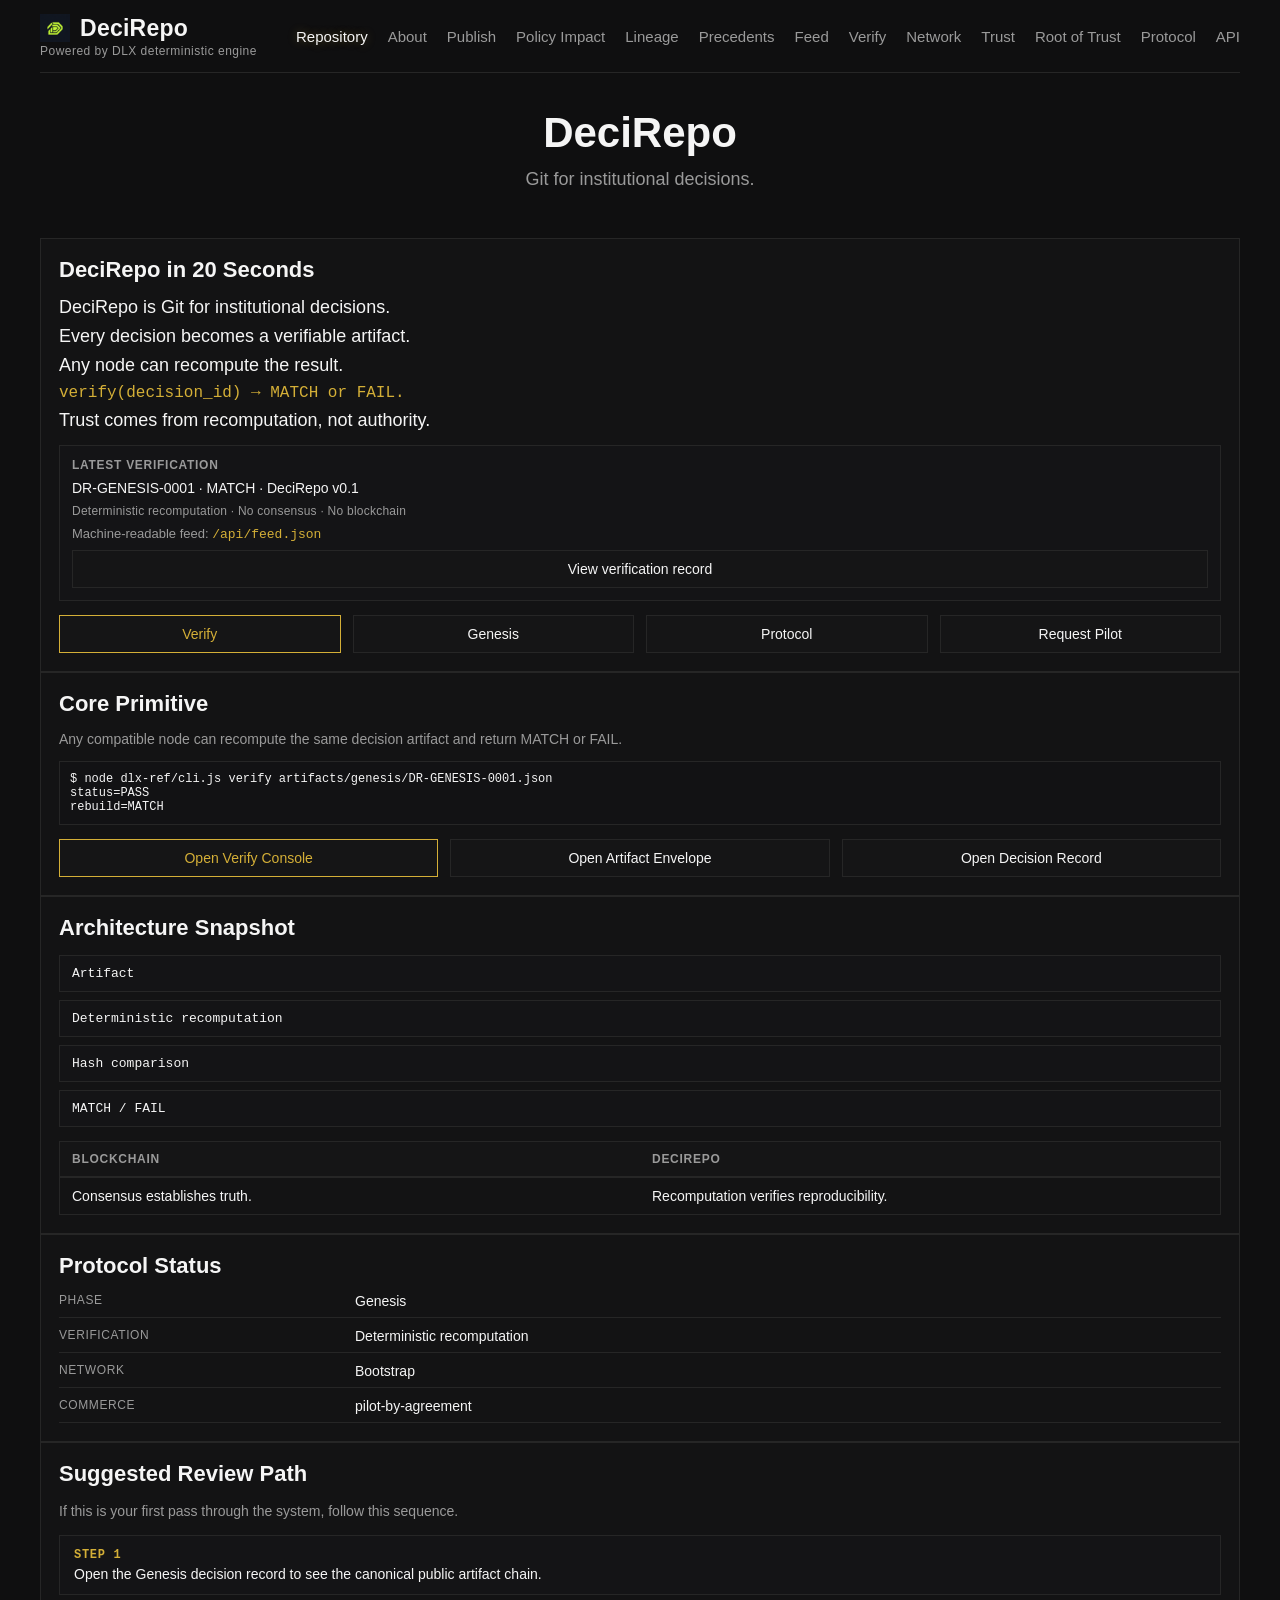
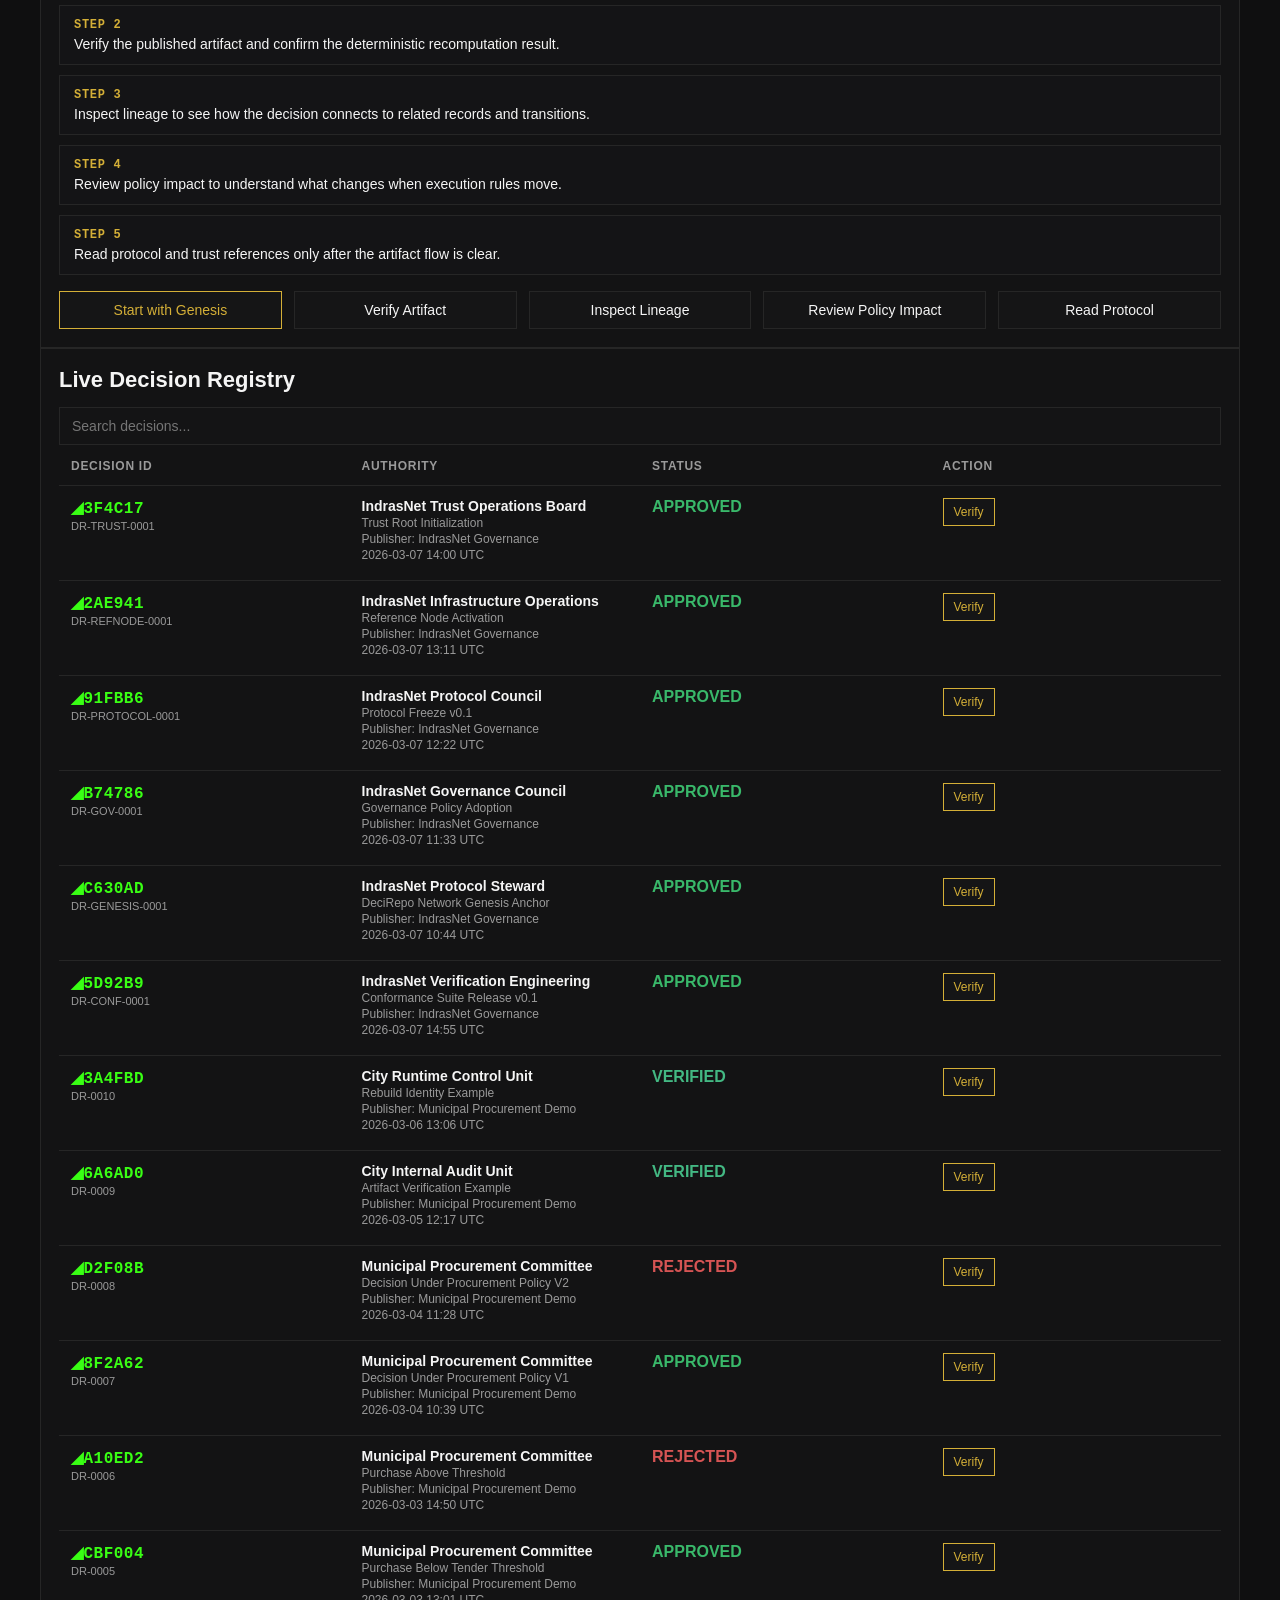
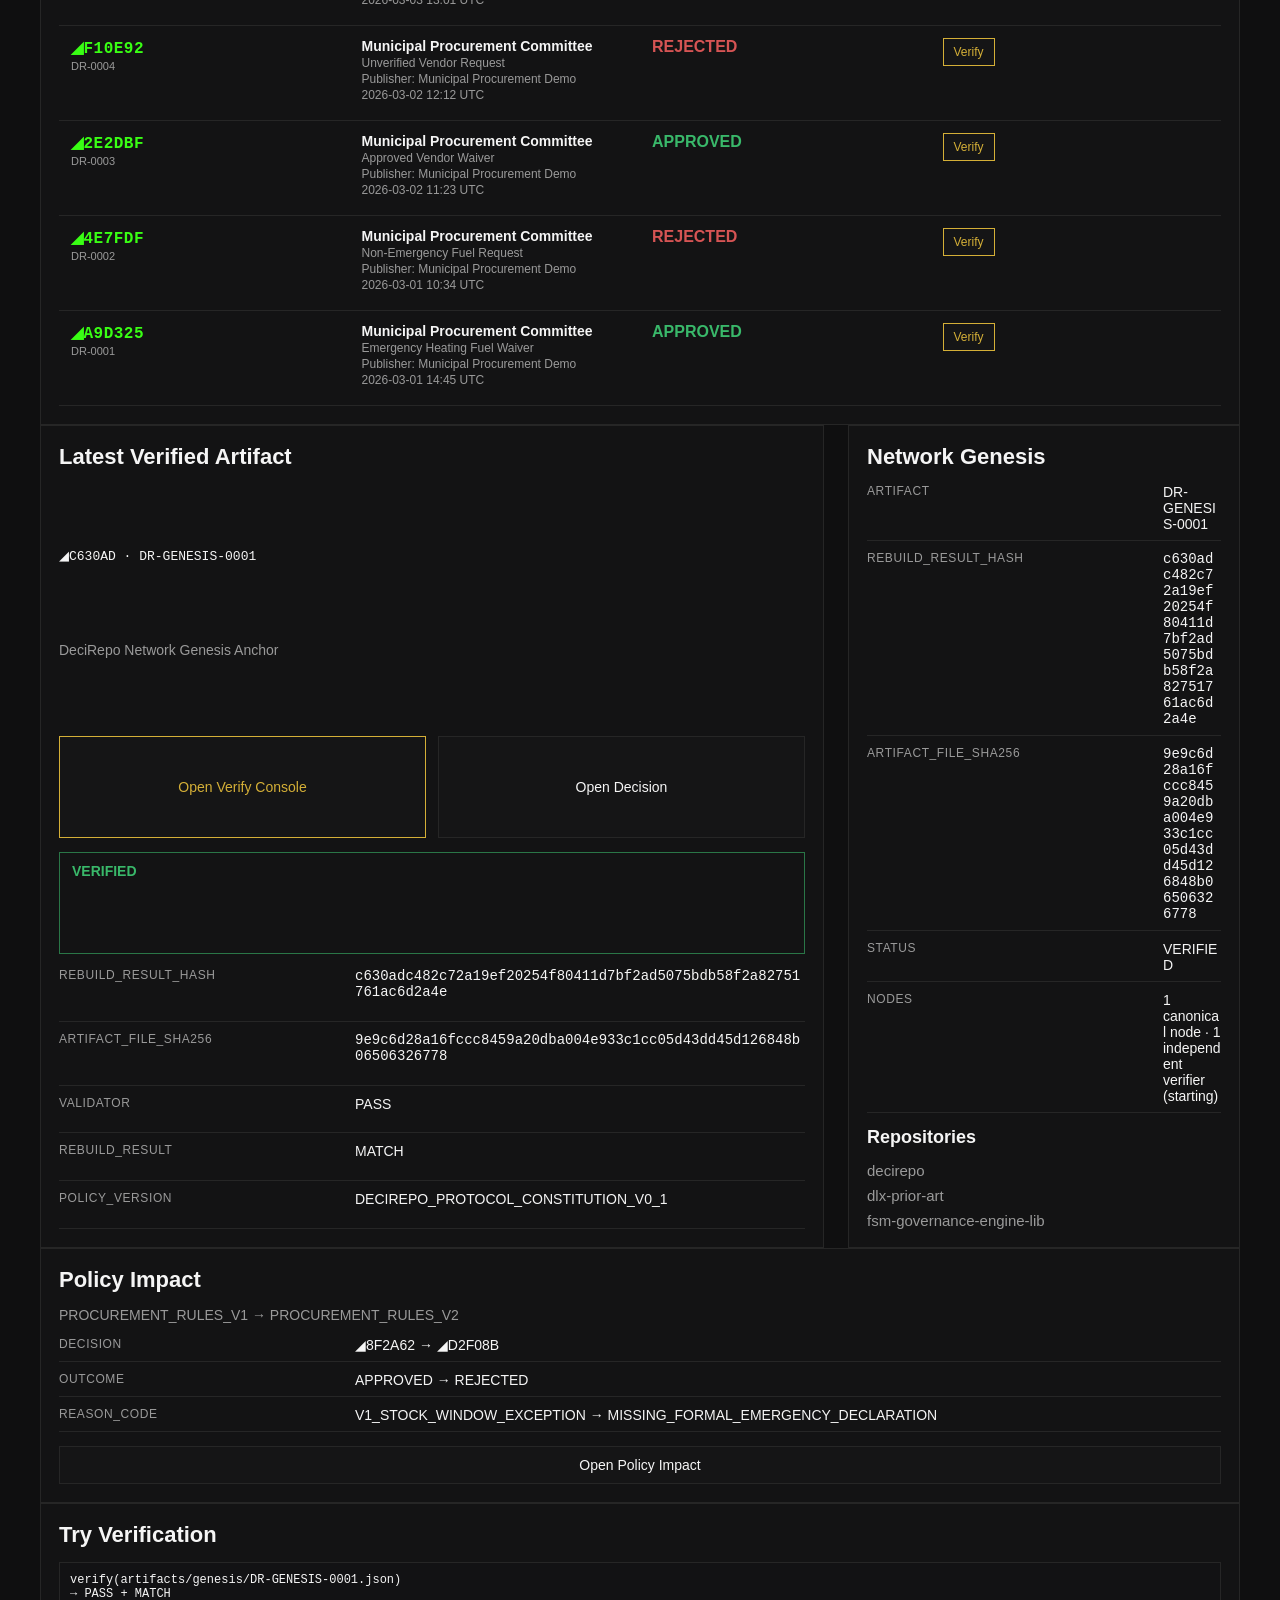
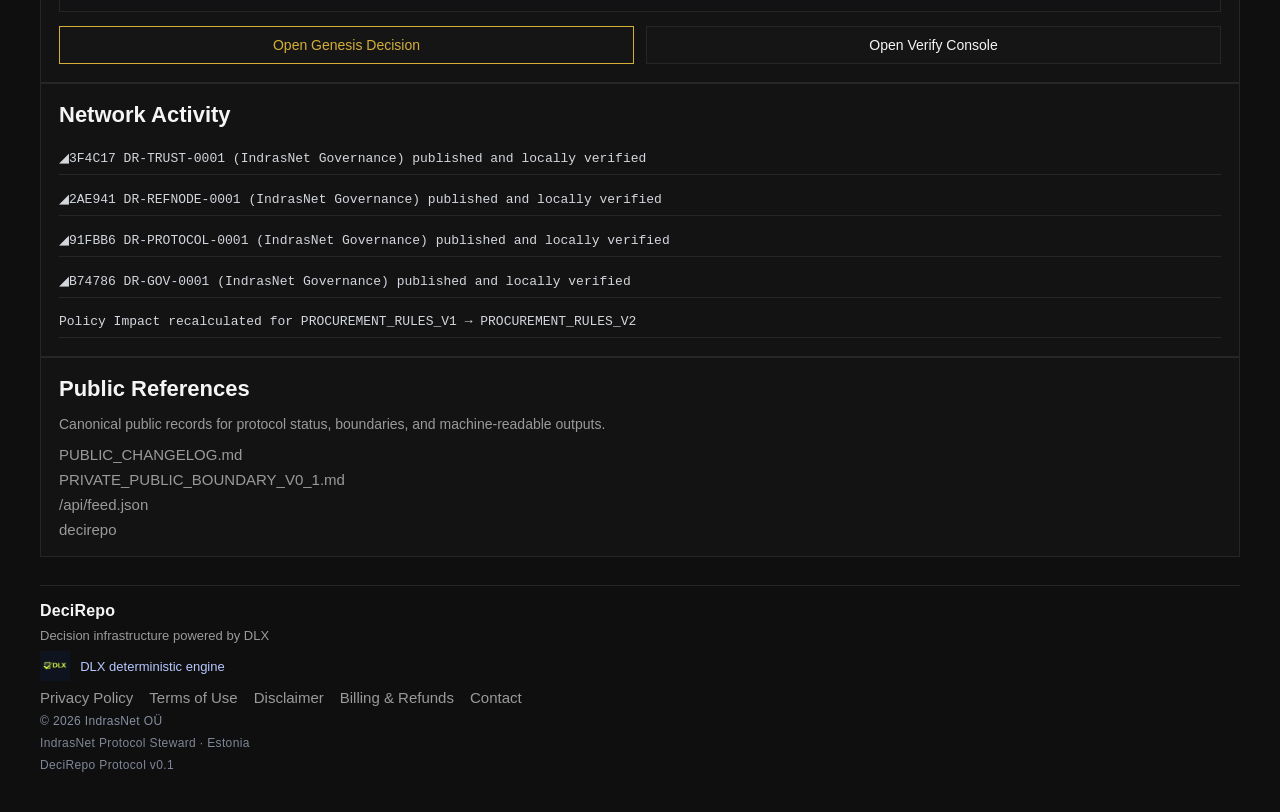
==== commit 2538c9ce: "site: stabilize responsive UI and add workflow navigation" ====
--- a/pages/index.html
+++ b/pages/index.html
@@ -34,7 +34,7 @@
           <div class="proof-strip-title">Latest verification</div>
           <div class="proof-strip-line mono">DR-GENESIS-0001 · MATCH · DeciRepo v0.1</div>
           <div class="proof-strip-note">Deterministic recomputation · No consensus · No blockchain</div>
-          <div class="proof-strip-meta">Machine-readable feed: <a class="proof-strip-link" href="../api/feed.json">/api/feed.json</a></div>
+          <div class="proof-strip-meta">Machine-readable feed: <a class="proof-strip-link" href="../api/feed.json" target="_blank" rel="noopener noreferrer">/api/feed.json</a></div>
           <div class="button-row tight">
             <a class="btn" href="./verify.html?q=DR-GENESIS-0001">View verification record</a>
           </div>
@@ -55,8 +55,8 @@
 rebuild=MATCH</div>
         <div class="button-row tight">
           <a class="btn btn-gold" href="./verify.html?q=DR-GENESIS-0001">Open Verify Console</a>
-          <a class="btn" href="../artifacts/genesis/DR-GENESIS-0001.json">Open Artifact Envelope</a>
-          <a class="btn" href="../api/decision/DR-GENESIS-0001.json">Open Decision Record</a>
+          <a class="btn" href="../artifacts/genesis/DR-GENESIS-0001.json" target="_blank" rel="noopener noreferrer">Open Artifact Envelope</a>
+          <a class="btn" href="../api/decision/DR-GENESIS-0001.json" target="_blank" rel="noopener noreferrer">Open Decision Record</a>
         </div>
       </section>
 
@@ -95,6 +95,40 @@
             <div class="kv-key">Commerce</div>
             <div class="kv-value">pilot-by-agreement</div>
           </div>
+        </div>
+      </section>
+
+      <section class="panel review-path-panel">
+        <h2 class="section-title">Suggested Review Path</h2>
+        <p class="section-subtitle section-wrap">If this is your first pass through the system, follow this sequence.</p>
+        <div class="review-path-steps">
+          <div class="review-path-step">
+            <div class="review-path-step-id">Step 1</div>
+            <div class="review-path-step-text">Open the Genesis decision record to see the canonical public artifact chain.</div>
+          </div>
+          <div class="review-path-step">
+            <div class="review-path-step-id">Step 2</div>
+            <div class="review-path-step-text">Verify the published artifact and confirm the deterministic recomputation result.</div>
+          </div>
+          <div class="review-path-step">
+            <div class="review-path-step-id">Step 3</div>
+            <div class="review-path-step-text">Inspect lineage to see how the decision connects to related records and transitions.</div>
+          </div>
+          <div class="review-path-step">
+            <div class="review-path-step-id">Step 4</div>
+            <div class="review-path-step-text">Review policy impact to understand what changes when execution rules move.</div>
+          </div>
+          <div class="review-path-step">
+            <div class="review-path-step-id">Step 5</div>
+            <div class="review-path-step-text">Read protocol and trust references only after the artifact flow is clear.</div>
+          </div>
+        </div>
+        <div class="button-row tight">
+          <a class="btn btn-gold" href="./decision.html?id=DR-GENESIS-0001">Start with Genesis</a>
+          <a class="btn" href="./verify.html?q=DR-GENESIS-0001">Verify Artifact</a>
+          <a class="btn" href="./lineage.html?id=DR-GENESIS-0001">Inspect Lineage</a>
+          <a class="btn" href="./policy-impact.html?id=DR-0001">Review Policy Impact</a>
+          <a class="btn" href="./protocol.html">Read Protocol</a>
         </div>
       </section>
 
@@ -182,9 +216,9 @@
         <h2 class="section-title">Public References</h2>
         <p class="section-subtitle section-wrap">Canonical public records for protocol status, boundaries, and machine-readable outputs.</p>
         <div class="bottom-links repo-links-wrap">
-          <a class="menu-link" href="../PUBLIC_CHANGELOG.md">PUBLIC_CHANGELOG.md</a>
-          <a class="menu-link" href="../PRIVATE_PUBLIC_BOUNDARY_V0_1.md">PRIVATE_PUBLIC_BOUNDARY_V0_1.md</a>
-          <a class="menu-link" href="../api/feed.json">/api/feed.json</a>
+          <a class="menu-link" href="../PUBLIC_CHANGELOG.md" target="_blank" rel="noopener noreferrer">PUBLIC_CHANGELOG.md</a>
+          <a class="menu-link" href="../PRIVATE_PUBLIC_BOUNDARY_V0_1.md" target="_blank" rel="noopener noreferrer">PRIVATE_PUBLIC_BOUNDARY_V0_1.md</a>
+          <a class="menu-link" href="../api/feed.json" target="_blank" rel="noopener noreferrer">/api/feed.json</a>
           <a class="menu-link" href="https://github.com/IndrasNet108/decirepo" target="_blank" rel="noopener noreferrer">decirepo</a>
         </div>
       </section>
@@ -280,7 +314,7 @@
           </td>
           <td class="${outcomeClass(decision.outcome)}">${decision.outcome}</td>
           <td>
-            <button class="btn small btn-gold" type="button" data-verify-short="${decision.short_hash}">VERIFY</button>
+            <button class="btn small btn-gold" type="button" data-verify-short="${decision.short_hash}">Verify</button>
           </td>
         </tr>
       `).join("") || `<tr><td colspan="4">No decisions matched your search.</td></tr>`;
--- a/assets/styles.css
+++ b/assets/styles.css
@@ -212,6 +212,10 @@
   gap: 24px;
 }
 
+.content-grid > * {
+  min-width: 0;
+}
+
 .index-hero-panel {
   gap: 16px;
 }
@@ -425,9 +429,45 @@
   gap: 18px;
 }
 
+.page-lineage .button-row {
+  display: grid;
+  grid-template-columns: repeat(auto-fit, minmax(150px, 1fr));
+  gap: 12px;
+  width: 100%;
+  max-width: 100%;
+}
+
+.page-lineage .button-row .btn {
+  min-width: 0;
+  text-align: center;
+  white-space: normal;
+  overflow-wrap: anywhere;
+  word-break: break-word;
+  width: 100%;
+  box-sizing: border-box;
+}
+
 .page-policy-impact {
   display: grid;
   gap: 18px;
+}
+
+.page-policy-impact .button-row {
+  display: grid;
+  grid-template-columns: repeat(auto-fit, minmax(150px, 1fr));
+  gap: 12px;
+  width: 100%;
+  max-width: 100%;
+}
+
+.page-policy-impact .button-row .btn {
+  min-width: 0;
+  text-align: center;
+  white-space: normal;
+  overflow-wrap: anywhere;
+  word-break: break-word;
+  width: 100%;
+  box-sizing: border-box;
 }
 
 .page-publisher {
@@ -446,6 +486,52 @@
 .page-precedents {
   display: grid;
   gap: 18px;
+}
+
+.page-precedents .panel,
+.page-precedents .content-grid,
+.page-precedents .section-title,
+.page-precedents .section-subtitle,
+.page-precedents .banner,
+.page-precedents .precedent-meta,
+.page-precedents .precedent-mode-note {
+  min-width: 0;
+}
+
+.page-precedents .section-title,
+.page-precedents .section-subtitle,
+.page-precedents .banner,
+.page-precedents .precedent-meta,
+.page-precedents .precedent-mode-note,
+.page-precedents .feed-label {
+  white-space: normal;
+  overflow: visible;
+  text-overflow: clip;
+  overflow-wrap: anywhere;
+  word-break: break-word;
+}
+
+.page-precedents .banner {
+  width: auto;
+  max-width: 100%;
+}
+
+.page-precedents .button-row {
+  display: grid;
+  grid-template-columns: repeat(auto-fit, minmax(140px, 1fr));
+  gap: 12px;
+  width: 100%;
+  max-width: 100%;
+}
+
+.page-precedents .button-row .btn {
+  min-width: 0;
+  width: 100%;
+  box-sizing: border-box;
+  text-align: center;
+  white-space: normal;
+  overflow-wrap: anywhere;
+  word-break: break-word;
 }
 
 .publisher-grid {
@@ -555,7 +641,9 @@
 .policy-impact-table td {
   padding: 12px;
   vertical-align: top;
-  white-space: nowrap;
+  white-space: normal;
+  overflow-wrap: anywhere;
+  word-break: break-word;
 }
 
 .lineage-table {
@@ -586,6 +674,9 @@
 .lineage-table td {
   vertical-align: top;
   padding: 12px;
+  white-space: normal;
+  overflow-wrap: anywhere;
+  word-break: break-word;
 }
 
 .lineage-list {
@@ -598,9 +689,11 @@
   background: #141416;
   padding: 8px 10px;
   font-size: 13px;
-  white-space: nowrap;
-  overflow: hidden;
-  text-overflow: ellipsis;
+  white-space: normal;
+  overflow: visible;
+  text-overflow: clip;
+  overflow-wrap: anywhere;
+  word-break: break-word;
 }
 
 .lineage-item.muted {
@@ -677,9 +770,11 @@
 
 .lineage-node-title {
   font-size: 14px;
-  white-space: nowrap;
-  overflow: hidden;
-  text-overflow: ellipsis;
+  white-space: normal;
+  overflow: visible;
+  text-overflow: clip;
+  overflow-wrap: anywhere;
+  word-break: break-word;
 }
 
 .lineage-node-meta {
@@ -703,13 +798,95 @@
   min-width: 0;
 }
 
+.context-nav-panel {
+  gap: 12px;
+}
+
+.context-nav-head {
+  display: grid;
+  gap: 4px;
+}
+
+.context-nav-title {
+  font-size: 12px;
+  font-weight: 700;
+  color: var(--secondary-gray);
+  text-transform: uppercase;
+  letter-spacing: 0.06em;
+}
+
+.context-nav-meta {
+  font-size: 13px;
+  color: var(--secondary-gray);
+  white-space: normal;
+  overflow-wrap: anywhere;
+  word-break: break-word;
+}
+
+.context-nav-hint {
+  font-size: 14px;
+  color: var(--main-white);
+  white-space: normal;
+  overflow-wrap: anywhere;
+  word-break: break-word;
+}
+
+.context-nav-row {
+  display: flex;
+  flex-wrap: wrap;
+  gap: 10px;
+  width: 100%;
+  min-width: 0;
+}
+
+.context-nav-row .btn {
+  flex: 1 1 160px;
+  min-width: 0;
+}
+
+.review-path-panel {
+  gap: 16px;
+}
+
+.review-path-steps {
+  display: grid;
+  gap: 10px;
+}
+
+.review-path-step {
+  display: grid;
+  gap: 4px;
+  padding: 12px 14px;
+  border: 1px solid var(--divider);
+  background: #141416;
+}
+
+.review-path-step-id {
+  color: var(--accent-gold);
+  font-family: "SFMono-Regular", Menlo, Consolas, monospace;
+  font-size: 12px;
+  font-weight: 700;
+  text-transform: uppercase;
+  letter-spacing: 0.06em;
+}
+
+.review-path-step-text {
+  color: var(--main-white);
+  font-size: 14px;
+  white-space: normal;
+  overflow-wrap: anywhere;
+  word-break: break-word;
+}
+
 .section-title {
   margin: 0;
   font-size: 22px;
   font-weight: 600;
-  white-space: nowrap;
-  overflow: hidden;
-  text-overflow: ellipsis;
+  white-space: normal;
+  overflow: visible;
+  text-overflow: clip;
+  overflow-wrap: anywhere;
+  word-break: break-word;
   max-width: 900px;
 }
 
@@ -718,9 +895,11 @@
   font-size: 14px;
   color: var(--secondary-gray);
   font-weight: 400;
-  white-space: nowrap;
-  overflow: hidden;
-  text-overflow: ellipsis;
+  white-space: normal;
+  overflow: visible;
+  text-overflow: clip;
+  overflow-wrap: anywhere;
+  word-break: break-word;
   max-width: 900px;
 }
 
@@ -886,15 +1065,21 @@
 }
 
 .button-row {
-  display: grid;
-  grid-auto-flow: column;
-  grid-auto-columns: max-content;
+  display: flex;
+  flex-wrap: wrap;
   gap: 16px;
-  align-items: center;
+  align-items: stretch;
+  width: 100%;
+  min-width: 0;
 }
 
 .button-row.tight {
   gap: 12px;
+}
+
+.button-row .btn {
+  min-width: 0;
+  max-width: 100%;
 }
 
 .protocol-table-wrap {
@@ -914,19 +1099,35 @@
   min-width: 0;
 }
 
+.protocol-artifact-panel {
+  width: 100%;
+  max-width: 100%;
+  overflow: hidden;
+  justify-self: stretch;
+}
+
+.protocol-main-grid {
+  grid-template-columns: 1fr;
+  align-items: start;
+}
+
 .protocol-button-row {
-  display: flex;
-  flex-wrap: wrap;
+  display: grid;
+  grid-template-columns: 1fr;
   gap: 12px;
+  width: 100%;
+  max-width: 100%;
+  align-content: start;
 }
 
 .protocol-button-row .btn {
-  flex: 1 1 180px;
   min-width: 0;
   text-align: center;
   white-space: normal;
   overflow-wrap: anywhere;
   word-break: break-word;
+  width: 100%;
+  box-sizing: border-box;
 }
 
 .page-protocol .banner {
@@ -938,6 +1139,10 @@
 }
 
 .protocol-code-block {
+  width: 100%;
+  max-width: 100%;
+  margin: 0;
+  box-sizing: border-box;
   white-space: pre-wrap;
   overflow-wrap: anywhere;
   word-break: break-word;
@@ -960,6 +1165,9 @@
 }
 
 .btn {
+  display: inline-flex;
+  align-items: center;
+  justify-content: center;
   border: 1px solid var(--divider);
   background: #151516;
   color: var(--text-white);
@@ -967,7 +1175,11 @@
   font-size: 14px;
   font-weight: 500;
   cursor: pointer;
-  white-space: nowrap;
+  max-width: 100%;
+  text-align: center;
+  white-space: normal;
+  overflow-wrap: anywhere;
+  word-break: break-word;
   transition: border-color 120ms ease, box-shadow 120ms ease;
 }
 
@@ -1046,6 +1258,49 @@
 .page-verify {
   display: grid;
   gap: 18px;
+}
+
+.page-decision .panel,
+.page-decision .kv-stack,
+.page-decision .kv-line,
+.page-decision .kv-value,
+.page-decision .precedent-meta,
+.page-decision .lineage-item,
+.page-decision .decision-header-line {
+  min-width: 0;
+}
+
+.page-decision .kv-line {
+  grid-template-columns: 220px 1fr;
+  gap: 12px 16px;
+  align-items: start;
+}
+
+.page-decision .kv-value,
+.page-decision .precedent-meta,
+.page-decision .lineage-item,
+.page-decision .decision-header-line {
+  white-space: normal;
+  overflow: visible;
+  text-overflow: clip;
+  overflow-wrap: anywhere;
+  word-break: break-word;
+}
+
+.page-decision .button-row {
+  display: flex;
+  flex-wrap: wrap;
+  gap: 12px;
+  align-items: stretch;
+}
+
+.page-decision .button-row .btn {
+  flex: 1 1 170px;
+  min-width: 0;
+  text-align: center;
+  white-space: normal;
+  overflow-wrap: anywhere;
+  word-break: break-word;
 }
 
 .decision-header-lines {
@@ -1072,9 +1327,11 @@
 
 .decision-header-line {
   font-size: 15px;
-  white-space: nowrap;
-  overflow: hidden;
-  text-overflow: ellipsis;
+  white-space: normal;
+  overflow: visible;
+  text-overflow: clip;
+  overflow-wrap: anywhere;
+  word-break: break-word;
 }
 
 .decision-header-line .label {
@@ -1111,9 +1368,11 @@
 
 .kv-value {
   font-size: 14px;
-  white-space: nowrap;
-  overflow: hidden;
-  text-overflow: ellipsis;
+  white-space: normal;
+  overflow: visible;
+  text-overflow: clip;
+  overflow-wrap: anywhere;
+  word-break: break-word;
 }
 
 .kv-value.mono {
@@ -1154,6 +1413,10 @@
   }
 
   .content-grid {
+    grid-template-columns: 1fr;
+  }
+
+  .protocol-main-grid {
     grid-template-columns: 1fr;
   }
 }
@@ -1288,6 +1551,7 @@
     word-break: break-word;
   }
 
+  .page-decision .kv-line,
   .page-policy-impact .kv-line,
   .page-lineage .kv-line {
     grid-template-columns: 1fr;
@@ -1295,6 +1559,9 @@
     align-items: start;
   }
 
+  .page-decision .kv-value,
+  .page-decision .precedent-meta,
+  .page-decision .lineage-item,
   .page-policy-impact .kv-value,
   .page-lineage .kv-value,
   .page-lineage .lineage-item,
@@ -1304,6 +1571,8 @@
     text-overflow: clip;
   }
 
+  .page-decision .kv-value,
+  .page-decision .lineage-item,
   .page-policy-impact .kv-value,
   .page-lineage .kv-value,
   .page-lineage .lineage-item {
@@ -1483,7 +1752,11 @@
   padding: 10px 12px;
   font-size: 14px;
   font-weight: 600;
-  width: max-content;
+  width: auto;
+  max-width: 100%;
+  white-space: normal;
+  overflow-wrap: anywhere;
+  word-break: break-word;
 }
 
 .banner.valid {
@@ -1534,16 +1807,15 @@
 
 .precedent-filter-grid {
   display: grid;
-  grid-template-columns: repeat(4, minmax(160px, 1fr));
+  grid-template-columns: repeat(auto-fit, minmax(140px, 1fr));
   gap: 12px;
 }
 
 .precedent-controls {
-  display: grid;
-  grid-auto-flow: column;
-  grid-auto-columns: max-content;
+  display: flex;
+  flex-wrap: wrap;
   gap: 12px;
-  align-items: center;
+  align-items: stretch;
 }
 
 .precedent-mode-note {
@@ -1553,12 +1825,23 @@
   padding: 8px 10px;
   font-size: 12px;
   letter-spacing: 0.03em;
-  white-space: nowrap;
+  flex: 1 1 280px;
+  min-width: 0;
+}
+
+.precedent-controls .btn {
+  flex: 1 1 180px;
+  min-width: 0;
+  text-align: center;
+  white-space: normal;
+  overflow-wrap: anywhere;
+  word-break: break-word;
 }
 
 .precedent-table {
   width: 100%;
   border-collapse: collapse;
+  table-layout: fixed;
 }
 
 .precedent-table thead th {
@@ -1570,11 +1853,13 @@
   text-transform: uppercase;
   padding: 0 12px 12px;
   border-bottom: 1px solid var(--divider);
-  white-space: nowrap;
+  white-space: normal;
+  overflow-wrap: anywhere;
+  word-break: break-word;
 }
 
 .precedent-table tbody tr {
-  height: 56px;
+  height: auto;
   border-bottom: 1px solid var(--divider);
   cursor: pointer;
 }
@@ -1589,11 +1874,14 @@
 }
 
 .precedent-table td {
-  padding: 0 12px;
-  white-space: nowrap;
-  overflow: hidden;
-  text-overflow: ellipsis;
+  padding: 12px;
+  white-space: normal;
+  overflow: visible;
+  text-overflow: clip;
+  overflow-wrap: anywhere;
+  word-break: break-word;
   max-width: 0;
+  vertical-align: top;
 }
 
 .precedent-meta {
@@ -1667,16 +1955,17 @@
 
 .feed-table td {
   padding: 12px;
-  white-space: nowrap;
-  overflow: hidden;
-  text-overflow: ellipsis;
+  white-space: normal;
+  overflow: visible;
+  text-overflow: clip;
+  overflow-wrap: anywhere;
+  word-break: break-word;
   max-width: 0;
 }
 
 .feed-actions {
-  display: grid;
-  grid-auto-flow: column;
-  grid-auto-columns: max-content;
+  display: flex;
+  flex-wrap: wrap;
   gap: 10px;
 }
 
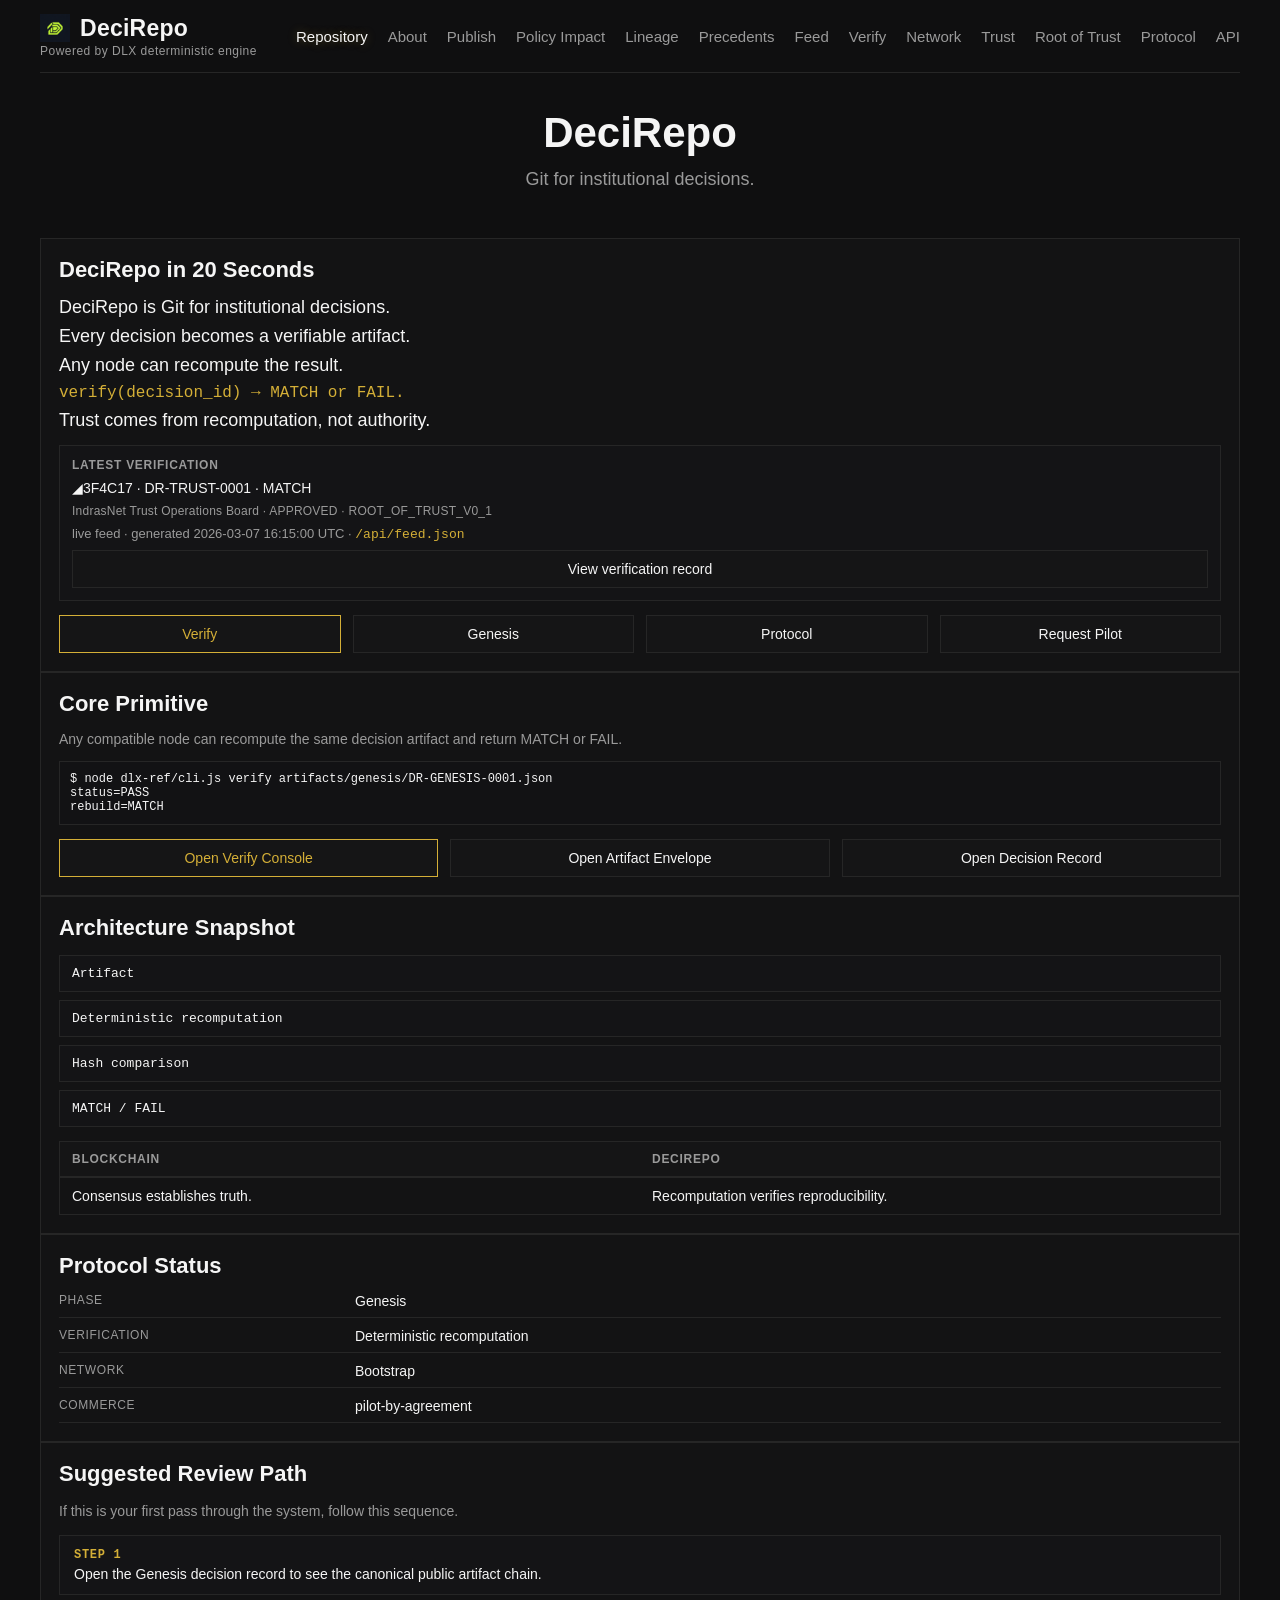
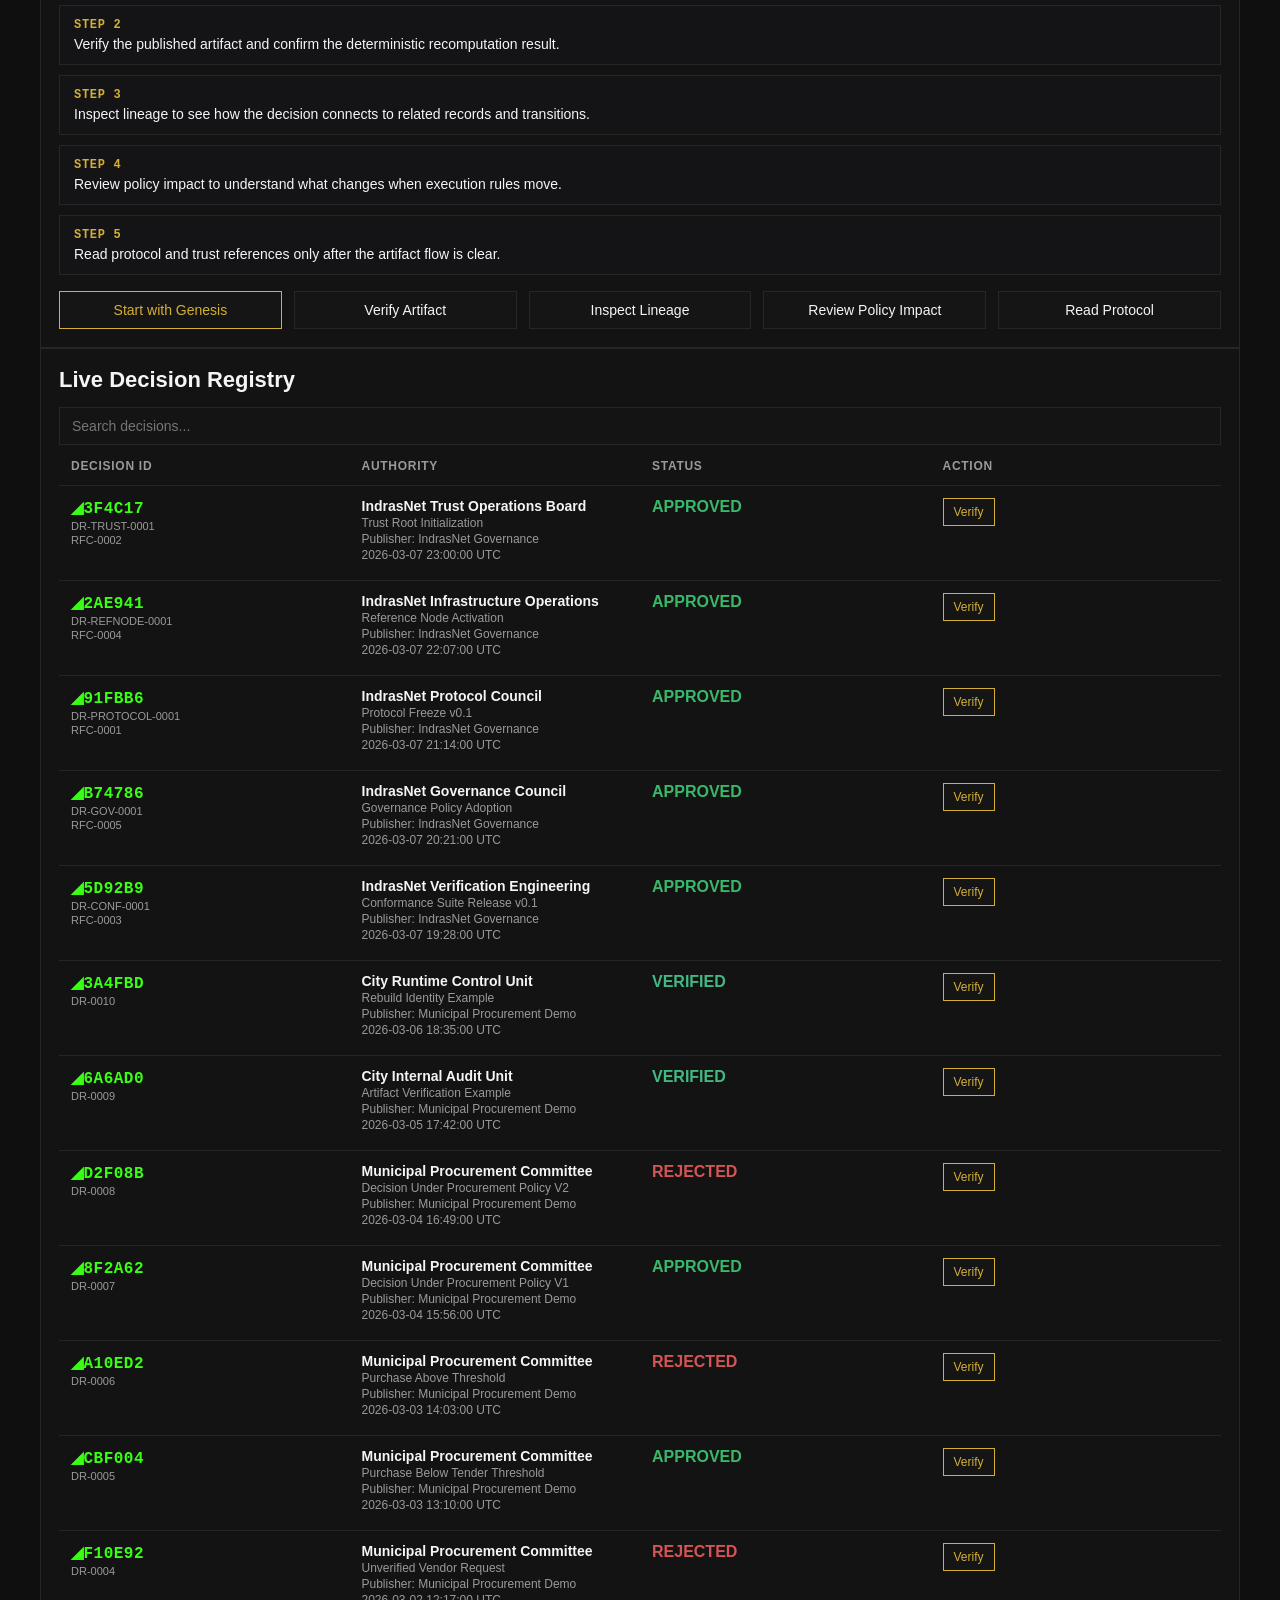
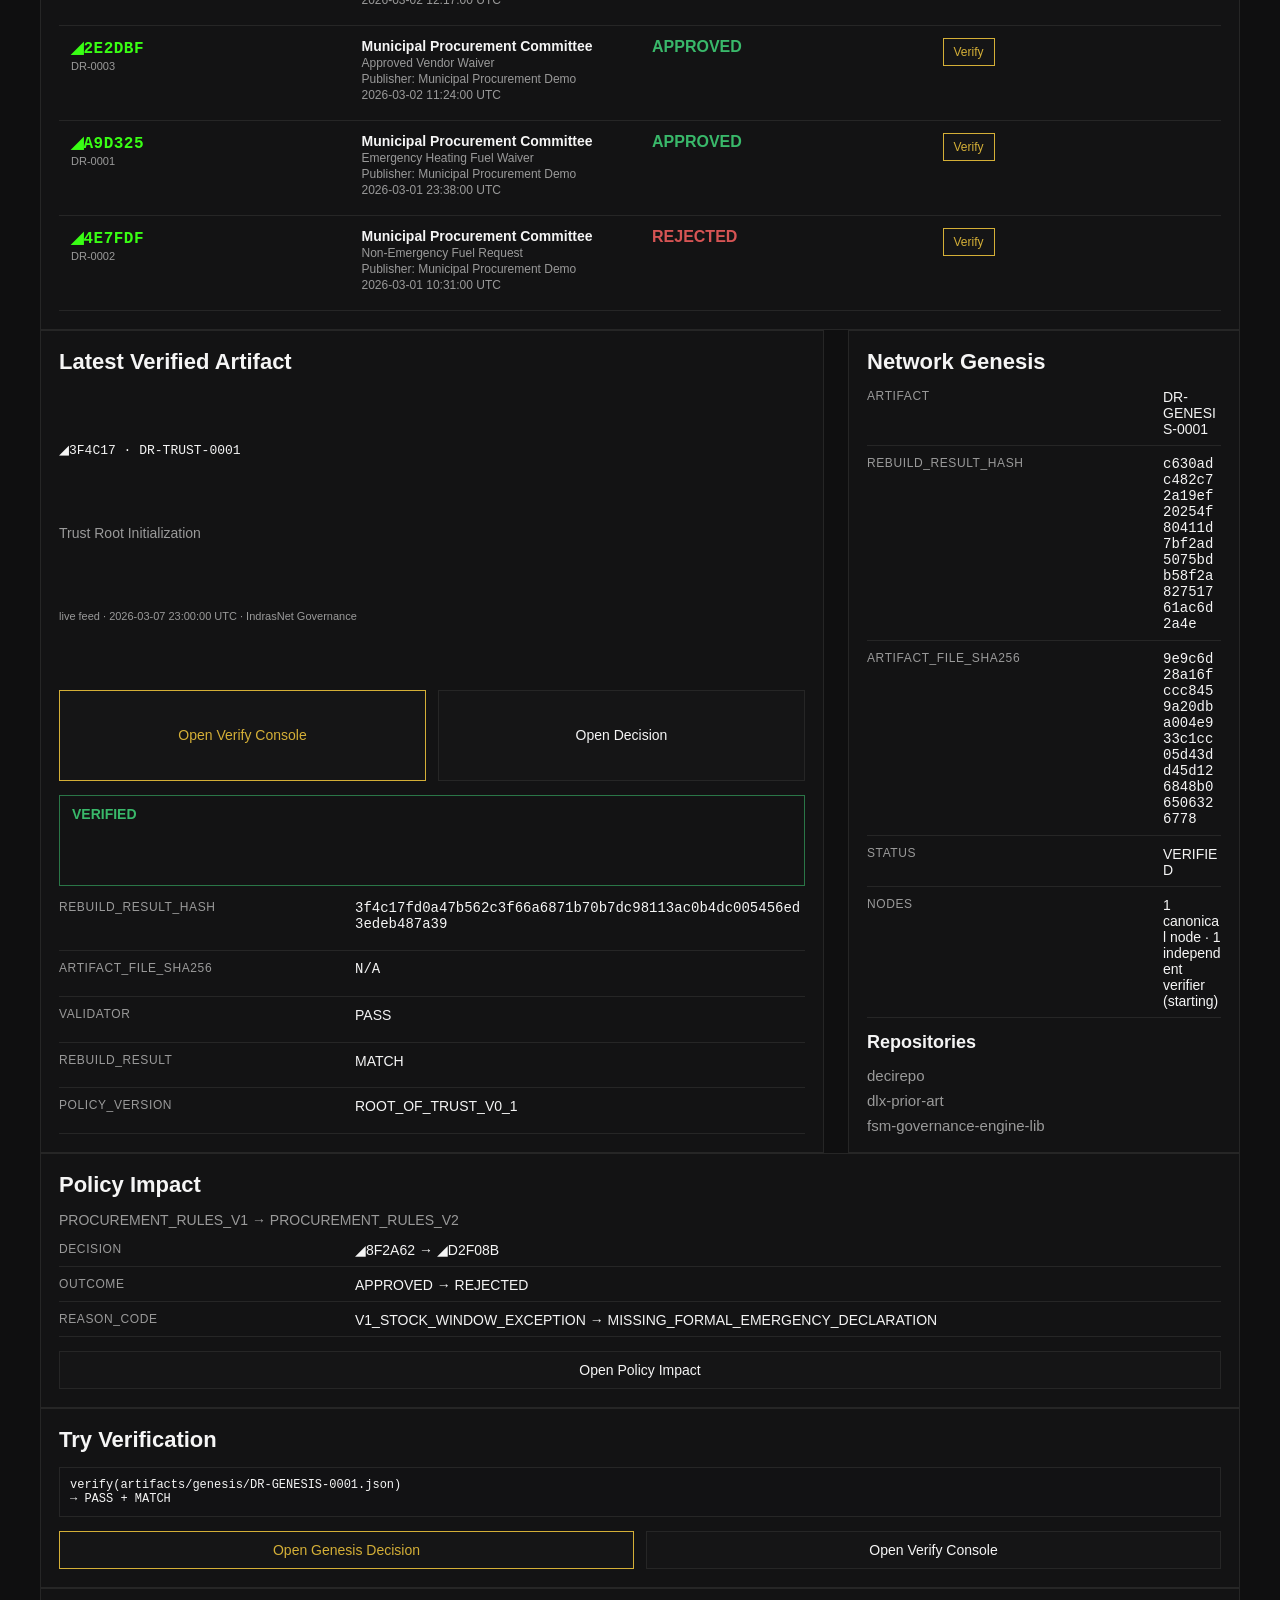
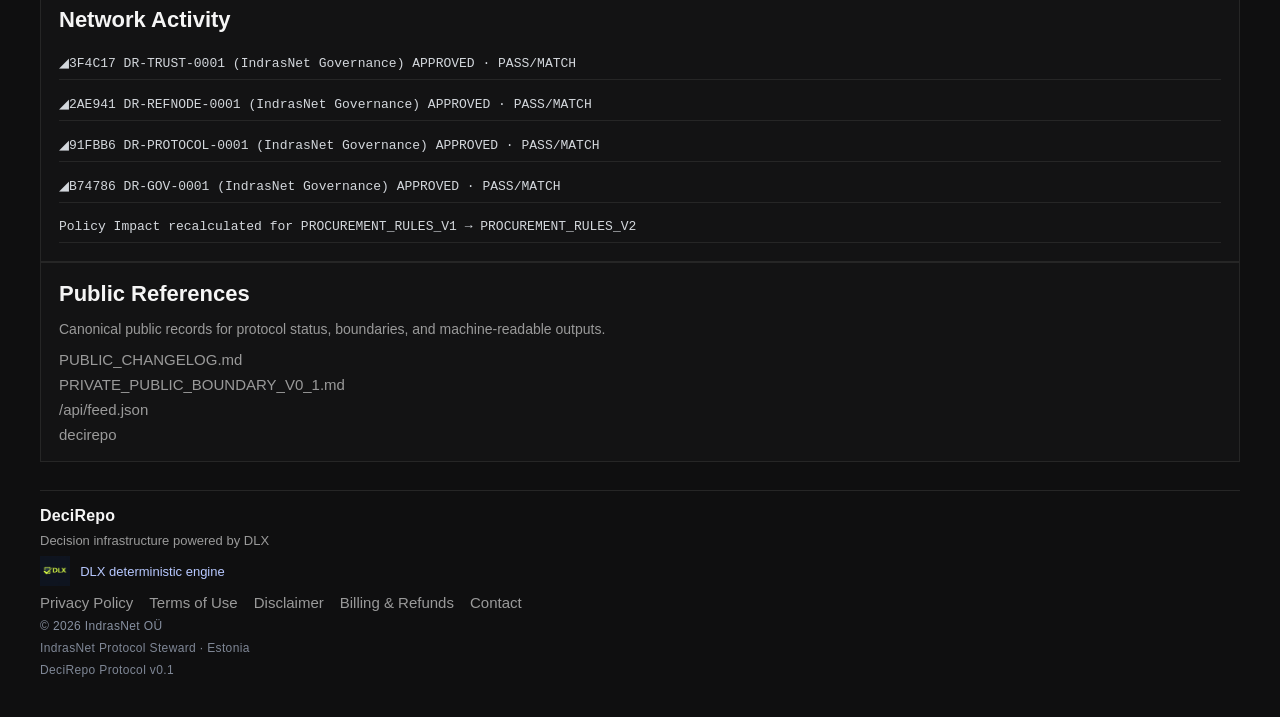
==== commit bb0f2926: "site: align homepage latest state with feed" ====
--- a/pages/index.html
+++ b/pages/index.html
@@ -32,11 +32,11 @@
         </div>
         <div class="proof-strip" aria-label="Latest verification">
           <div class="proof-strip-title">Latest verification</div>
-          <div class="proof-strip-line mono">DR-GENESIS-0001 · MATCH · DeciRepo v0.1</div>
-          <div class="proof-strip-note">Deterministic recomputation · No consensus · No blockchain</div>
-          <div class="proof-strip-meta">Machine-readable feed: <a class="proof-strip-link" href="../api/feed.json" target="_blank" rel="noopener noreferrer">/api/feed.json</a></div>
+          <div id="proof-strip-line" class="proof-strip-line mono">DR-GENESIS-0001 · MATCH · DeciRepo v0.1</div>
+          <div id="proof-strip-note" class="proof-strip-note">Deterministic recomputation · No consensus · No blockchain</div>
+          <div id="proof-strip-meta" class="proof-strip-meta">Machine-readable feed: <a class="proof-strip-link" href="../api/feed.json" target="_blank" rel="noopener noreferrer">/api/feed.json</a></div>
           <div class="button-row tight">
-            <a class="btn" href="./verify.html?q=DR-GENESIS-0001">View verification record</a>
+            <a id="proof-strip-link" class="btn" href="./verify.html?q=DR-GENESIS-0001">View verification record</a>
           </div>
         </div>
         <div class="button-row tight">
@@ -155,9 +155,10 @@
           <h2 class="section-title">Latest Verified Artifact</h2>
           <div id="latest-decision-line" class="preview-line">DR-GENESIS-0001</div>
           <div id="latest-decision-title" class="section-subtitle section-wrap">Genesis anchor for deterministic network verification.</div>
+          <div id="latest-decision-meta" class="legacy-id">Source: local snapshot</div>
           <div class="button-row tight">
-            <a class="btn btn-gold" href="./verify.html?q=DR-GENESIS-0001">Open Verify Console</a>
-            <a class="btn" href="./decision.html?id=DR-GENESIS-0001">Open Decision</a>
+            <a id="latest-verify-link" class="btn btn-gold" href="./verify.html?q=DR-GENESIS-0001">Open Verify Console</a>
+            <a id="latest-open-link" class="btn" href="./decision.html?id=DR-GENESIS-0001">Open Decision</a>
           </div>
           <div id="latest-verify-banner" class="banner valid">VERIFIED</div>
           <div id="latest-verify-result" class="kv-stack"></div>
@@ -261,104 +262,119 @@
       return "outcome-neutral";
     }
 
-    const latest = window.DeciRepoData.decisions
-      .slice()
-      .sort((a, b) => b.id.localeCompare(a.id));
-
-    const listRoot = document.getElementById("live-registry-body");
-    const searchInput = document.getElementById("index-search-input");
-
-    function syntheticTimestamp(decision, idx) {
-      const hour = String(14 - (idx % 5)).padStart(2, "0");
-      const minute = String((idx * 11) % 60).padStart(2, "0");
-      return `${decision.date} ${hour}:${minute} UTC`;
-    }
-
-    function renderDecisionIndex(query = "") {
-      const q = String(query || "").trim().toLowerCase();
-      const rows = latest
-        .map((decision, idx) => ({ decision, time: syntheticTimestamp(decision, idx) }))
-        .filter(({ decision }) => {
-          if (!q) return true;
-          const haystack = [
-            decision.id,
-            decision.short_hash,
-            decision.title,
-            decision.authority,
-            decision.publisher_label || decision.publisher,
-            decision.outcome,
-            decision.policyVersion
-          ]
-            .join(" ")
-            .toLowerCase();
-          return haystack.includes(q);
-        });
-
-      listRoot.innerHTML = rows.map(({ decision, time }) => `
-        <tr class="live-row" data-id="${decision.id}">
-          <td>
-            <div class="index-id">${visualId(decision)}</div>
-            <div class="legacy-id">${decision.id}</div>
-          </td>
-          <td>
-            <div class="live-main">${decision.authority}</div>
-            <div class="live-sub">${decision.title}</div>
-            <div class="live-sub">Publisher: ${decision.publisher_label || decision.publisher || "unknown"}</div>
-            <div class="live-sub">${time}</div>
-            <div class="live-hover-meta">
-              artifact_hash: ${decision.artifact.artifact_hash.slice(0, 14)}...<br/>
-              policy_version: ${decision.policyVersion}<br/>
-              publisher: ${decision.publisher || "unknown"}<br/>
-              validator: DLX v1.0
-            </div>
-          </td>
-          <td class="${outcomeClass(decision.outcome)}">${decision.outcome}</td>
-          <td>
-            <button class="btn small btn-gold" type="button" data-verify-short="${decision.short_hash}">Verify</button>
-          </td>
-        </tr>
-      `).join("") || `<tr><td colspan="4">No decisions matched your search.</td></tr>`;
-
-      listRoot.querySelectorAll(".live-row").forEach((row) => {
-        row.addEventListener("click", (event) => {
-          if (event.target && event.target.closest("button")) return;
-          const id = row.getAttribute("data-id");
-          if (!id) return;
-          window.location.href = `./decision.html?id=${encodeURIComponent(id)}`;
-        });
+    function toFeedItem(raw) {
+      const localDecision = raw.legacy_id ? window.DeciRepoData.getDecisionById(raw.legacy_id) : null;
+      const publisherId = raw.publisher_id || raw.publisher || (localDecision ? localDecision.publisher : "unknown");
+      const publisherLabel = raw.publisher_label || (localDecision ? localDecision.publisher_label : publisherId);
+      const rfcRef = raw.rfc_ref || (localDecision ? localDecision.rfc_ref : "");
+      return {
+        decision_id: raw.decision_id || raw.canonical_id || "",
+        canonical_id: raw.canonical_id || raw.decision_id || "",
+        legacy_id: raw.legacy_id || "",
+        artifact_hash: raw.artifact_hash || "",
+        policy_version: raw.policy_version || "",
+        outcome: raw.outcome || "UNKNOWN",
+        validator: raw.validator || "UNKNOWN",
+        rebuild: raw.rebuild || "UNKNOWN",
+        authority: raw.authority || "UNKNOWN",
+        publisher_id: publisherId,
+        publisher_label: publisherLabel,
+        rfc_ref: rfcRef,
+        timestamp: raw.timestamp || "1970-01-01T00:00:00Z"
+      };
+    }
+
+    function fallbackFeedItems() {
+      return window.DeciRepoData.decisions.map((d, idx) => {
+        const day = String(7 - Math.floor(idx / 2)).padStart(2, "0");
+        const hour = String(23 - idx).padStart(2, "0");
+        return {
+          decision_id: d.canonical_id,
+          canonical_id: d.canonical_id,
+          legacy_id: d.id,
+          artifact_hash: d.artifact.artifact_hash,
+          policy_version: d.policyVersion,
+          outcome: d.outcomeFields.decision,
+          validator: d.artifact.validator_result,
+          rebuild: d.artifact.rebuild_status,
+          authority: d.authority,
+          publisher_id: d.publisher || "unknown",
+          publisher_label: d.publisher_label || d.publisher || "unknown",
+          rfc_ref: d.rfc_ref || "",
+          timestamp: `2026-03-${day}T${hour}:00:00Z`
+        };
       });
-
-      listRoot.querySelectorAll("[data-verify-short]").forEach((button) => {
-        button.addEventListener("click", () => {
-          const short = button.getAttribute("data-verify-short");
-          window.location.href = `./verify.html?q=${encodeURIComponent(`◢${short}`)}`;
-        });
-      });
-    }
-
-    renderDecisionIndex("");
-    searchInput.addEventListener("input", () => renderDecisionIndex(searchInput.value));
-
-    const genesisDecision = window.DeciRepoData.getDecisionById("DR-GENESIS-0001") || latest[0];
-    const latestLine = document.getElementById("latest-decision-line");
-    const latestTitle = document.getElementById("latest-decision-title");
-    const latestBanner = document.getElementById("latest-verify-banner");
-    const latestResult = document.getElementById("latest-verify-result");
-
-    latestLine.textContent = `${visualId(genesisDecision)} · ${genesisDecision.id}`;
-    latestTitle.textContent = genesisDecision.title;
-    latestBanner.style.display = "block";
-    latestResult.innerHTML = window.DeciRepoDecisionBlock.renderStack(
-      window.DeciRepoDecisionBlock.toRows({
-        rebuild_result_hash: genesisDecision.artifact.rebuild_result_hash || genesisDecision.artifact.artifact_hash,
-        artifact_file_sha256: genesisDecision.artifact.artifact_file_sha256 || "N/A",
-        validator: genesisDecision.artifact.validator_result,
-        rebuild_result: genesisDecision.artifact.rebuild_status,
-        policy_version: genesisDecision.policyVersion
-      }),
-      ["rebuild_result_hash", "artifact_file_sha256"]
-    );
-
+    }
+
+    async function loadFeedSnapshot() {
+      const candidates = ["../api/feed.json", "../api/feed"];
+      for (const url of candidates) {
+        try {
+          const res = await fetch(url, { cache: "no-store" });
+          if (!res.ok) continue;
+          const payload = await res.json();
+          if (!payload || !Array.isArray(payload.items)) continue;
+          return {
+            items: payload.items.map(toFeedItem),
+            source: "feed",
+            generatedAt: payload.meta && payload.meta.generated_at ? payload.meta.generated_at : "",
+            feedVersion: payload.meta && payload.meta.feed_version ? payload.meta.feed_version : ""
+          };
+        } catch (_err) {
+          // continue fallback chain
+        }
+      }
+
+      return {
+        items: fallbackFeedItems().map(toFeedItem),
+        source: "fallback",
+        generatedAt: "",
+        feedVersion: "local-snapshot"
+      };
+    }
+
+    function formatTimestamp(timestamp) {
+      const raw = String(timestamp || "").trim();
+      if (!raw) return "timestamp unavailable";
+      return raw.replace("T", " ").replace("Z", " UTC");
+    }
+
+    function visualIdFromFeedItem(item) {
+      const short = item.artifact_hash ? item.artifact_hash.slice(0, 6).toUpperCase() : "";
+      return short ? `◢${short}` : (item.canonical_id || item.decision_id || item.legacy_id || "UNKNOWN");
+    }
+
+    function displayIdForFeedItem(item) {
+      return item.legacy_id || item.canonical_id || item.decision_id || "UNKNOWN";
+    }
+
+    function resolveLocalDecision(item) {
+      return window.DeciRepoData.resolveDecision(item.legacy_id || item.decision_id || item.canonical_id || item.artifact_hash || "");
+    }
+
+    function verifyQueryForItem(item, localDecision) {
+      if (localDecision && localDecision.id) return localDecision.id;
+      if (item.legacy_id) return item.legacy_id;
+      if (item.decision_id) return item.decision_id;
+      if (item.canonical_id) return item.canonical_id;
+      return visualIdFromFeedItem(item);
+    }
+
+    function decisionHrefForItem(item, localDecision) {
+      if (localDecision && localDecision.id) {
+        return `./decision.html?id=${encodeURIComponent(localDecision.id)}`;
+      }
+      if (item.legacy_id && window.DeciRepoData.getDecisionById(item.legacy_id)) {
+        return `./decision.html?id=${encodeURIComponent(item.legacy_id)}`;
+      }
+      return "./feed.html";
+    }
+
+    function latestVerifiedItem(items) {
+      return items.find((item) => item.validator === "PASS" && item.rebuild === "MATCH") || items[0] || null;
+    }
+
+    const genesisDecision = window.DeciRepoData.getDecisionById("DR-GENESIS-0001");
     const networkGenesis = document.getElementById("network-genesis-preview");
     networkGenesis.innerHTML = window.DeciRepoDecisionBlock.renderStack(
       window.DeciRepoDecisionBlock.toRows({
@@ -371,6 +387,141 @@
       ["rebuild_result_hash", "artifact_file_sha256"]
     );
 
+    const listRoot = document.getElementById("live-registry-body");
+    const searchInput = document.getElementById("index-search-input");
+    const state = {
+      items: [],
+      source: "fallback",
+      generatedAt: "",
+      feedVersion: ""
+    };
+
+    function renderDecisionIndex(query = "") {
+      const q = String(query || "").trim().toLowerCase();
+      const rows = state.items
+        .map((item) => ({ item, localDecision: resolveLocalDecision(item) }))
+        .filter(({ item, localDecision }) => {
+          if (!q) return true;
+          const haystack = [
+            item.legacy_id,
+            item.canonical_id,
+            item.artifact_hash,
+            item.authority,
+            item.publisher_label,
+            item.outcome,
+            item.policy_version,
+            item.timestamp,
+            localDecision ? localDecision.title : ""
+          ]
+            .join(" ")
+            .toLowerCase();
+          return haystack.includes(q);
+        });
+
+      listRoot.innerHTML = rows.map(({ item, localDecision }) => `
+        <tr class="live-row" data-id="${item.legacy_id || ""}" data-fallback-href="${decisionHrefForItem(item, localDecision)}">
+          <td>
+            <div class="index-id">${visualIdFromFeedItem(item)}</div>
+            <div class="legacy-id">${displayIdForFeedItem(item)}</div>
+            ${item.rfc_ref ? `<div class="legacy-id">${item.rfc_ref}</div>` : ""}
+          </td>
+          <td>
+            <div class="live-main">${item.authority}</div>
+            <div class="live-sub">${localDecision ? localDecision.title : item.policy_version}</div>
+            <div class="live-sub">Publisher: ${item.publisher_label || item.publisher_id || "unknown"}</div>
+            <div class="live-sub">${formatTimestamp(item.timestamp)}</div>
+            <div class="live-hover-meta">
+              artifact_hash: ${(item.artifact_hash || "unknown").slice(0, 14)}...<br/>
+              policy_version: ${item.policy_version}<br/>
+              publisher: ${item.publisher_id || "unknown"}<br/>
+              validator: ${item.validator} · ${item.rebuild}
+            </div>
+          </td>
+          <td class="${outcomeClass(item.outcome)}">${item.outcome}</td>
+          <td>
+            <button class="btn small btn-gold" type="button" data-verify-query="${verifyQueryForItem(item, localDecision)}">Verify</button>
+          </td>
+        </tr>
+      `).join("") || `<tr><td colspan="4">No decisions matched your search.</td></tr>`;
+
+      listRoot.querySelectorAll(".live-row").forEach((row) => {
+        row.addEventListener("click", (event) => {
+          if (event.target && event.target.closest("button")) return;
+          const id = row.getAttribute("data-id");
+          if (id && window.DeciRepoData.getDecisionById(id)) {
+            window.location.href = `./decision.html?id=${encodeURIComponent(id)}`;
+            return;
+          }
+          const fallbackHref = row.getAttribute("data-fallback-href");
+          if (fallbackHref) {
+            window.location.href = fallbackHref;
+          }
+        });
+      });
+
+      listRoot.querySelectorAll("[data-verify-query]").forEach((button) => {
+        button.addEventListener("click", () => {
+          const queryValue = button.getAttribute("data-verify-query");
+          window.location.href = `./verify.html?q=${encodeURIComponent(queryValue)}`;
+        });
+      });
+    }
+
+    searchInput.addEventListener("input", () => renderDecisionIndex(searchInput.value));
+
+    function renderLatestPanels(snapshot) {
+      const item = latestVerifiedItem(state.items);
+      if (!item) return;
+
+      const localDecision = resolveLocalDecision(item);
+      const displayId = displayIdForFeedItem(item);
+      const visual = visualIdFromFeedItem(item);
+      const verifyQuery = verifyQueryForItem(item, localDecision);
+      const sourceLabel = snapshot.source === "feed" ? "live feed" : "snapshot fallback";
+      const detailHref = decisionHrefForItem(item, localDecision);
+      const proofMetaParts = [sourceLabel];
+      if (snapshot.generatedAt) {
+        proofMetaParts.push(`generated ${formatTimestamp(snapshot.generatedAt)}`);
+      }
+
+      document.getElementById("proof-strip-line").textContent = `${visual} · ${displayId} · ${item.rebuild}`;
+      document.getElementById("proof-strip-note").textContent = `${item.authority} · ${item.outcome} · ${item.policy_version}`;
+      document.getElementById("proof-strip-meta").innerHTML = `${proofMetaParts.join(" · ")} · <a class="proof-strip-link" href="../api/feed.json" target="_blank" rel="noopener noreferrer">/api/feed.json</a>`;
+      document.getElementById("proof-strip-link").href = `./verify.html?q=${encodeURIComponent(verifyQuery)}`;
+
+      document.getElementById("latest-decision-line").textContent = `${visual} · ${displayId}`;
+      document.getElementById("latest-decision-title").textContent = localDecision ? localDecision.title : `${item.authority} · ${item.policy_version}`;
+      document.getElementById("latest-decision-meta").textContent = `${sourceLabel} · ${formatTimestamp(item.timestamp)} · ${item.publisher_label}`;
+      document.getElementById("latest-verify-link").href = `./verify.html?q=${encodeURIComponent(verifyQuery)}`;
+
+      const openLink = document.getElementById("latest-open-link");
+      openLink.href = detailHref;
+      openLink.textContent = localDecision ? "Open Decision" : "Open Feed";
+
+      const latestResult = document.getElementById("latest-verify-result");
+      if (localDecision) {
+        latestResult.innerHTML = window.DeciRepoDecisionBlock.renderStack(
+          window.DeciRepoDecisionBlock.toRows({
+            rebuild_result_hash: localDecision.artifact.rebuild_result_hash || localDecision.artifact.artifact_hash,
+            artifact_file_sha256: localDecision.artifact.artifact_file_sha256 || "N/A",
+            validator: item.validator,
+            rebuild_result: item.rebuild,
+            policy_version: item.policy_version
+          }),
+          ["rebuild_result_hash", "artifact_file_sha256"]
+        );
+      } else {
+        latestResult.innerHTML = window.DeciRepoDecisionBlock.renderStack([
+          { key: "timestamp", value: formatTimestamp(item.timestamp) },
+          { key: "authority", value: item.authority },
+          { key: "policy_version", value: item.policy_version },
+          { key: "publisher", value: item.publisher_label },
+          { key: "validator", value: item.validator },
+          { key: "rebuild_result", value: item.rebuild }
+        ]);
+      }
+    }
+
     const impactBase = window.DeciRepoData.getDecisionById("DR-0007");
     const impactTarget = window.DeciRepoData.getDecisionById("DR-0008");
     const impactRows = impactBase && impactTarget
@@ -386,22 +537,33 @@
       window.location.href = "./policy-impact.html?id=DR-0007";
     });
 
-    function buildNetworkEvents() {
-      const sorted = latest.slice().sort((a, b) => b.id.localeCompare(a.id));
-      const events = sorted.slice(0, 4).map((decision) => {
-        const origin = decision.artifact.origin_registry || "decirepo.com";
-        const visual = `◢${decision.short_hash}`;
-        const source = decision.publisher_label || decision.publisher || "unknown";
-        const action = origin === "decirepo.com" ? "published and locally verified" : `remote-verified from ${origin}`;
-        return `${visual} ${decision.id} (${source}) ${action}`;
+    function buildNetworkEvents(items) {
+      const events = items.slice(0, 4).map((item) => {
+        const visual = visualIdFromFeedItem(item);
+        const source = item.publisher_label || item.publisher_id || "unknown";
+        const status = `${item.validator}/${item.rebuild}`;
+        return `${visual} ${displayIdForFeedItem(item)} (${source}) ${item.outcome} · ${status}`;
       });
       events.push("Policy Impact recalculated for PROCUREMENT_RULES_V1 → PROCUREMENT_RULES_V2");
       return events;
     }
 
-    document.getElementById("network-activity-stream").innerHTML = buildNetworkEvents()
-      .map((entry) => `<div class="publisher-stream-item">${entry}</div>`)
-      .join("");
+    async function initIndex() {
+      const snapshot = await loadFeedSnapshot();
+      state.items = snapshot.items.slice().sort((a, b) => Date.parse(b.timestamp) - Date.parse(a.timestamp));
+      state.source = snapshot.source;
+      state.generatedAt = snapshot.generatedAt;
+      state.feedVersion = snapshot.feedVersion;
+
+      renderDecisionIndex("");
+      renderLatestPanels(snapshot);
+
+      document.getElementById("network-activity-stream").innerHTML = buildNetworkEvents(state.items)
+        .map((entry) => `<div class="publisher-stream-item">${entry}</div>`)
+        .join("");
+    }
+
+    initIndex();
   </script>
 </body>
 </html>
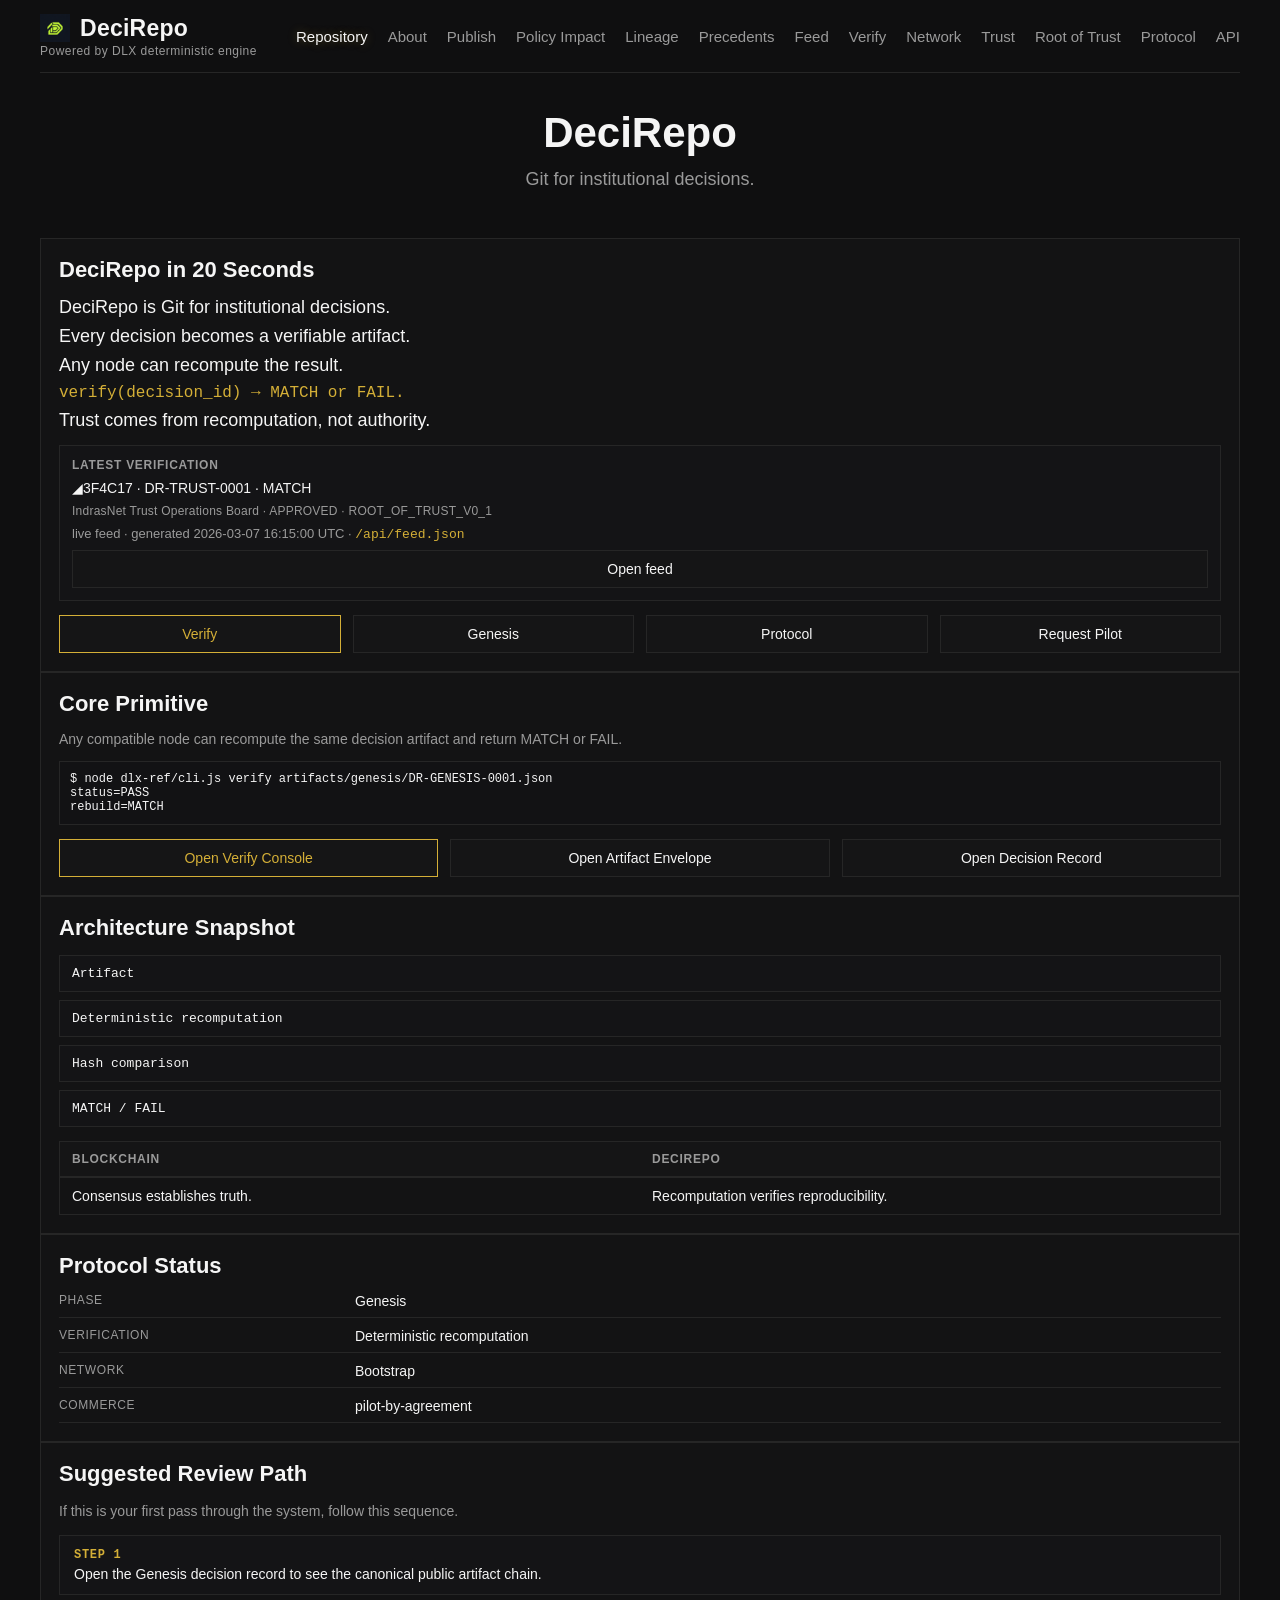
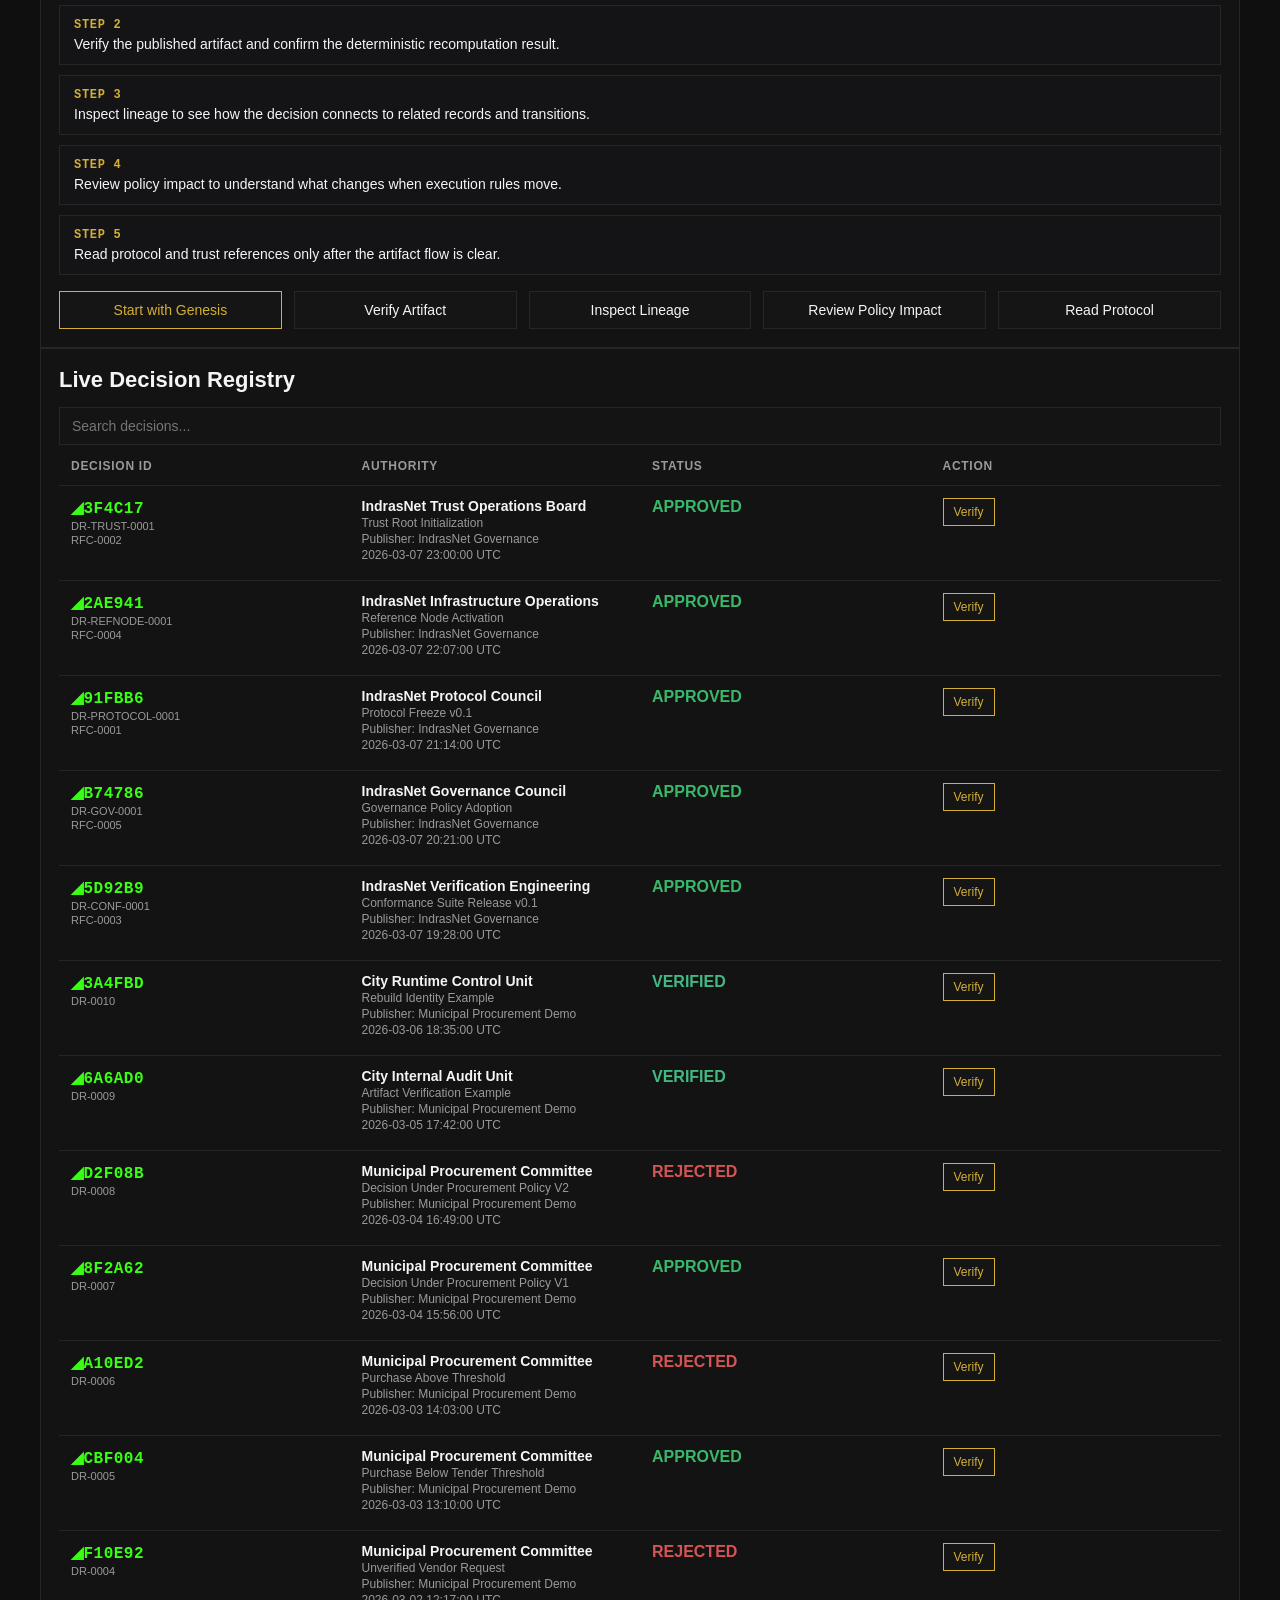
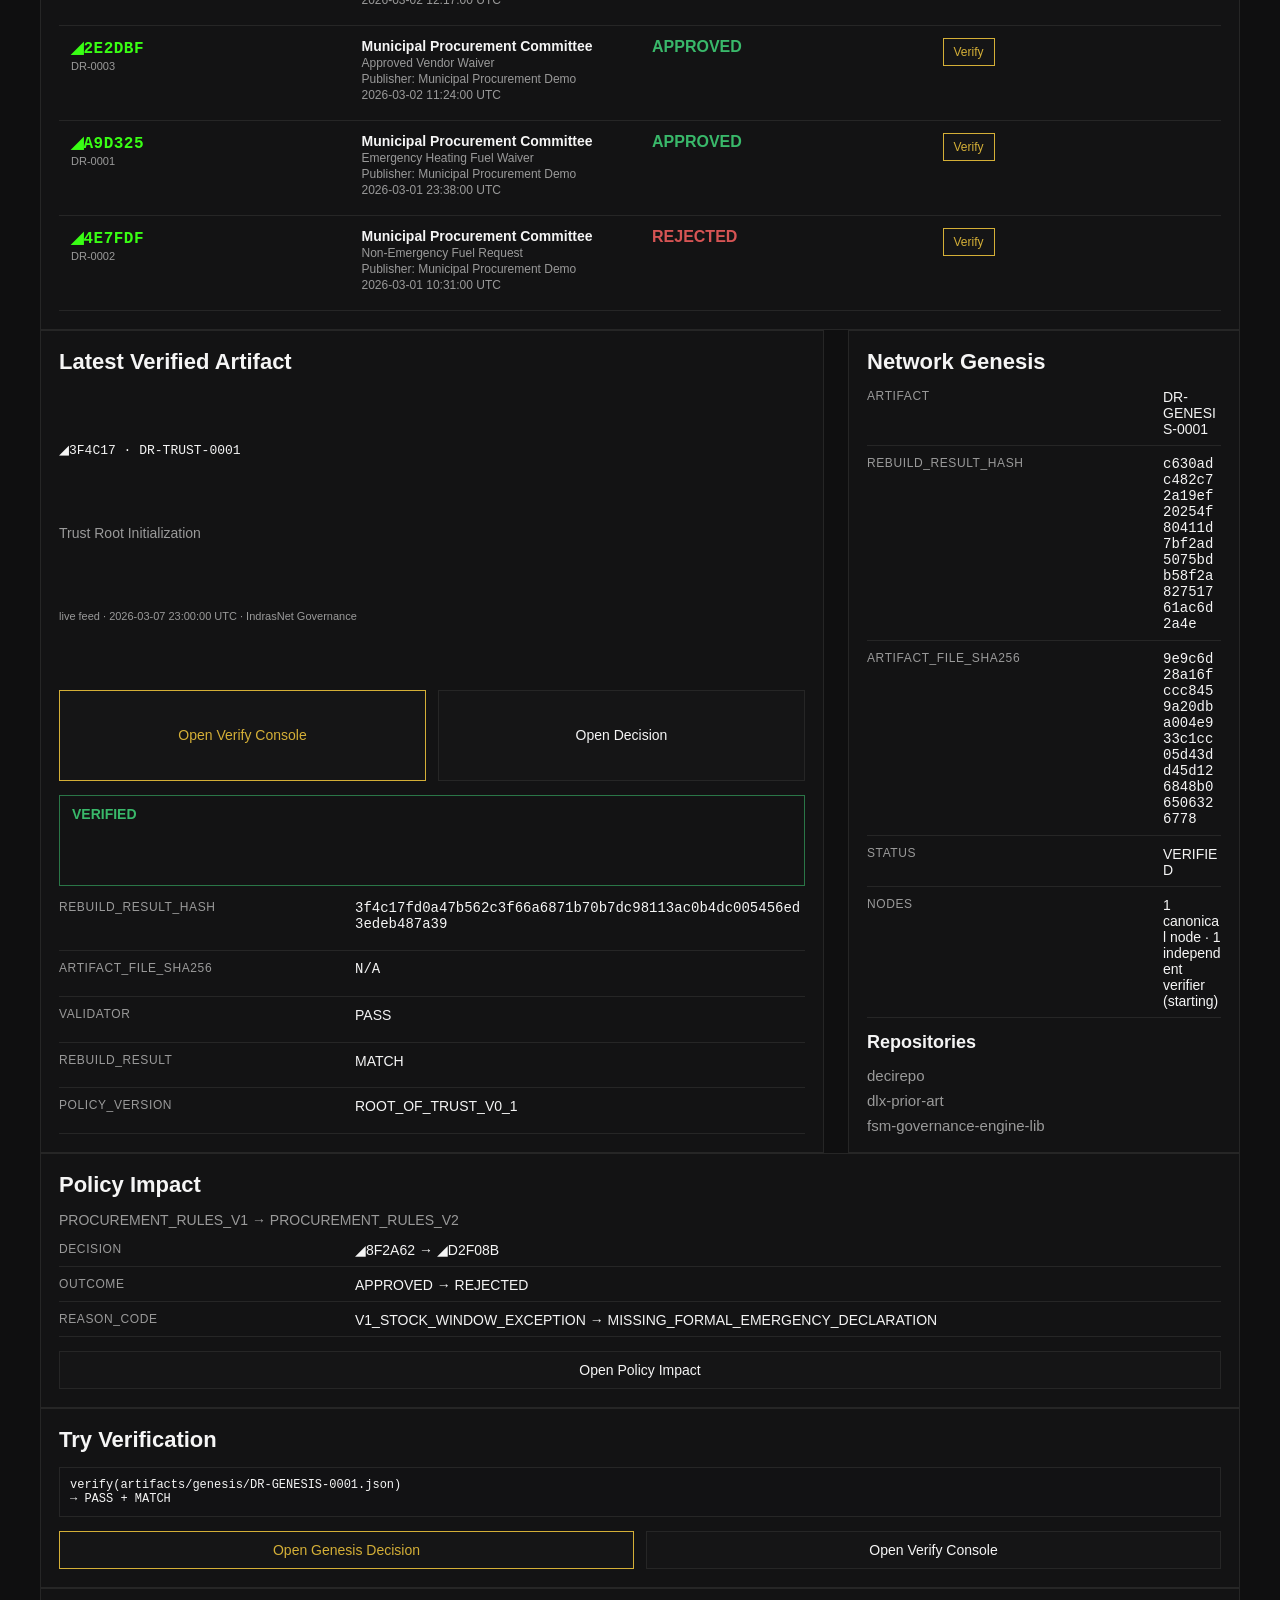
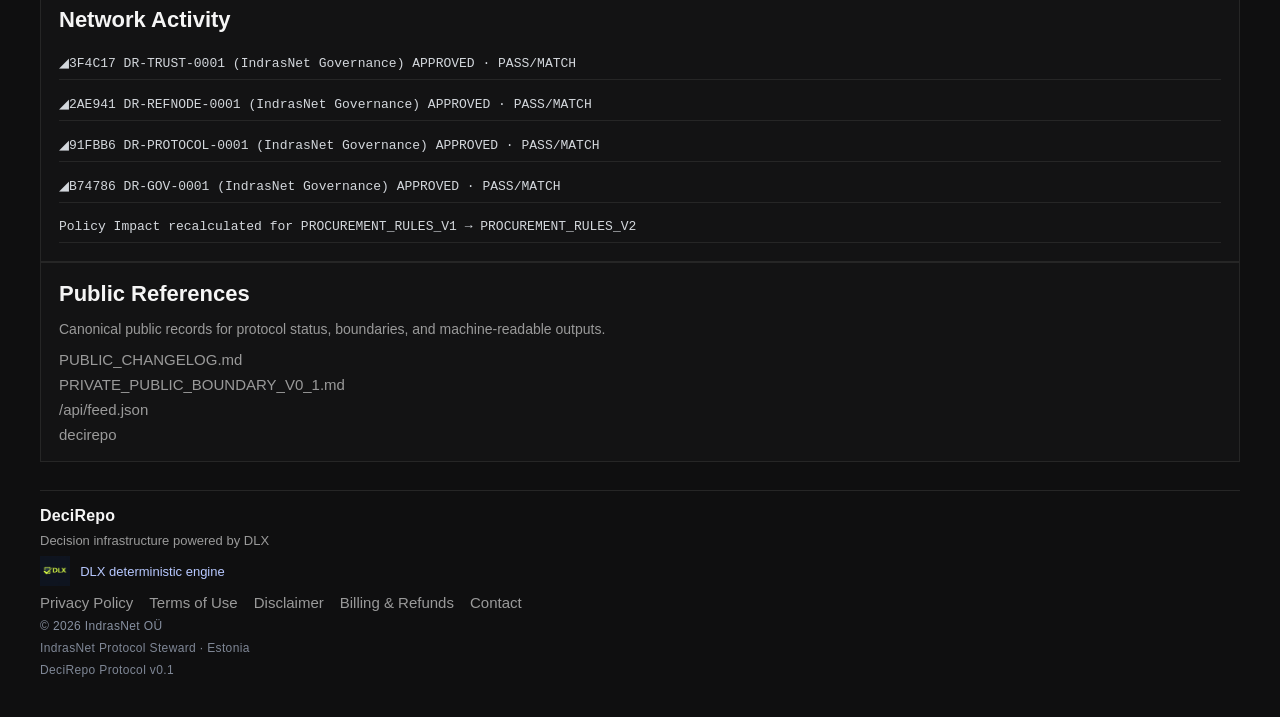
==== commit 54f519a9: "site: neutralize homepage latest placeholders" ====
--- a/pages/index.html
+++ b/pages/index.html
@@ -32,11 +32,11 @@
         </div>
         <div class="proof-strip" aria-label="Latest verification">
           <div class="proof-strip-title">Latest verification</div>
-          <div id="proof-strip-line" class="proof-strip-line mono">DR-GENESIS-0001 · MATCH · DeciRepo v0.1</div>
-          <div id="proof-strip-note" class="proof-strip-note">Deterministic recomputation · No consensus · No blockchain</div>
+          <div id="proof-strip-line" class="proof-strip-line mono">Loading latest verification...</div>
+          <div id="proof-strip-note" class="proof-strip-note">Awaiting live feed snapshot.</div>
           <div id="proof-strip-meta" class="proof-strip-meta">Machine-readable feed: <a class="proof-strip-link" href="../api/feed.json" target="_blank" rel="noopener noreferrer">/api/feed.json</a></div>
           <div class="button-row tight">
-            <a id="proof-strip-link" class="btn" href="./verify.html?q=DR-GENESIS-0001">View verification record</a>
+            <a id="proof-strip-link" class="btn" href="./feed.html">Open feed</a>
           </div>
         </div>
         <div class="button-row tight">
@@ -153,14 +153,14 @@
       <section class="content-grid">
         <section class="panel">
           <h2 class="section-title">Latest Verified Artifact</h2>
-          <div id="latest-decision-line" class="preview-line">DR-GENESIS-0001</div>
-          <div id="latest-decision-title" class="section-subtitle section-wrap">Genesis anchor for deterministic network verification.</div>
-          <div id="latest-decision-meta" class="legacy-id">Source: local snapshot</div>
+          <div id="latest-decision-line" class="preview-line">Loading latest artifact...</div>
+          <div id="latest-decision-title" class="section-subtitle section-wrap">Waiting for the current verified feed item.</div>
+          <div id="latest-decision-meta" class="legacy-id">Source: feed pending</div>
           <div class="button-row tight">
-            <a id="latest-verify-link" class="btn btn-gold" href="./verify.html?q=DR-GENESIS-0001">Open Verify Console</a>
-            <a id="latest-open-link" class="btn" href="./decision.html?id=DR-GENESIS-0001">Open Decision</a>
-          </div>
-          <div id="latest-verify-banner" class="banner valid">VERIFIED</div>
+            <a id="latest-verify-link" class="btn btn-gold" href="./feed.html">Open Verify Console</a>
+            <a id="latest-open-link" class="btn" href="./feed.html">Open Feed</a>
+          </div>
+          <div id="latest-verify-banner" class="banner">AWAITING FEED</div>
           <div id="latest-verify-result" class="kv-stack"></div>
         </section>
 
@@ -498,6 +498,15 @@
       openLink.href = detailHref;
       openLink.textContent = localDecision ? "Open Decision" : "Open Feed";
 
+      const latestBanner = document.getElementById("latest-verify-banner");
+      if (item.validator === "PASS" && item.rebuild === "MATCH") {
+        latestBanner.className = "banner valid";
+        latestBanner.textContent = "VERIFIED";
+      } else {
+        latestBanner.className = "banner";
+        latestBanner.textContent = `${item.validator} / ${item.rebuild}`;
+      }
+
       const latestResult = document.getElementById("latest-verify-result");
       if (localDecision) {
         latestResult.innerHTML = window.DeciRepoDecisionBlock.renderStack(
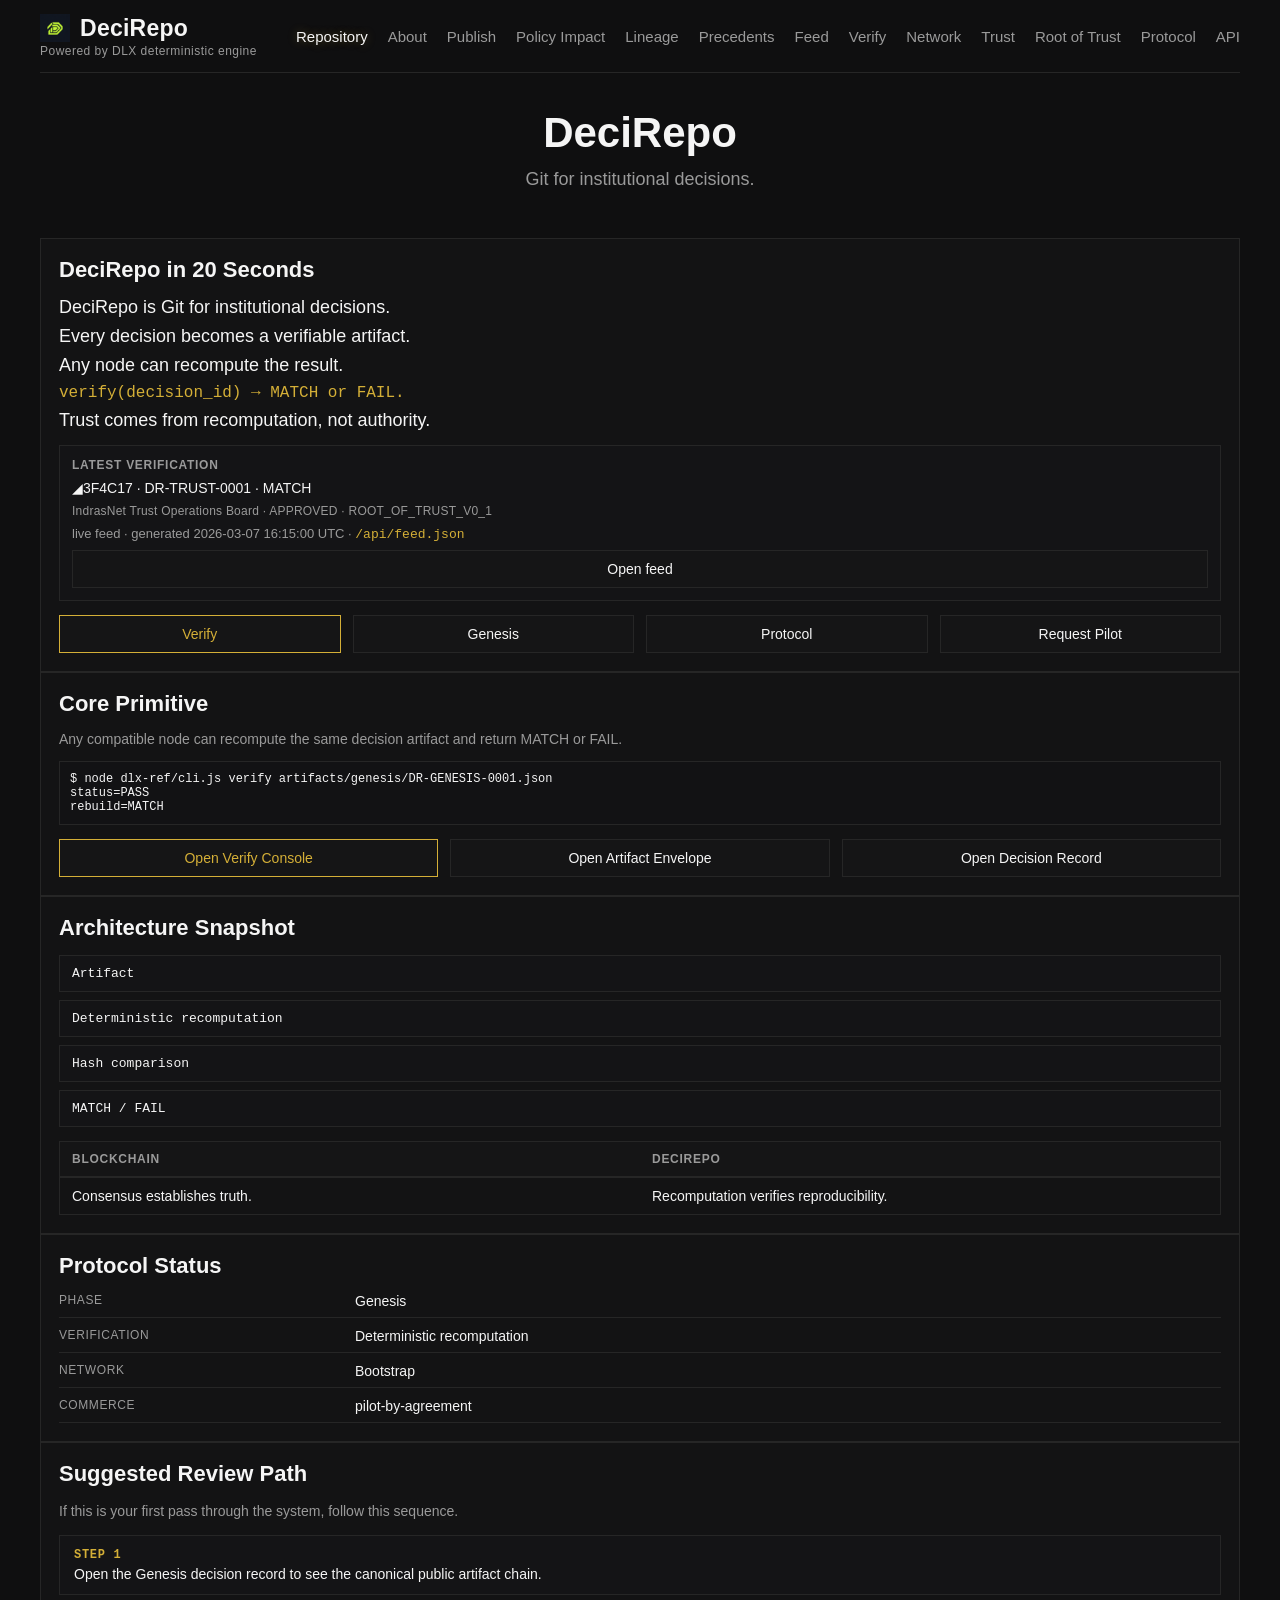
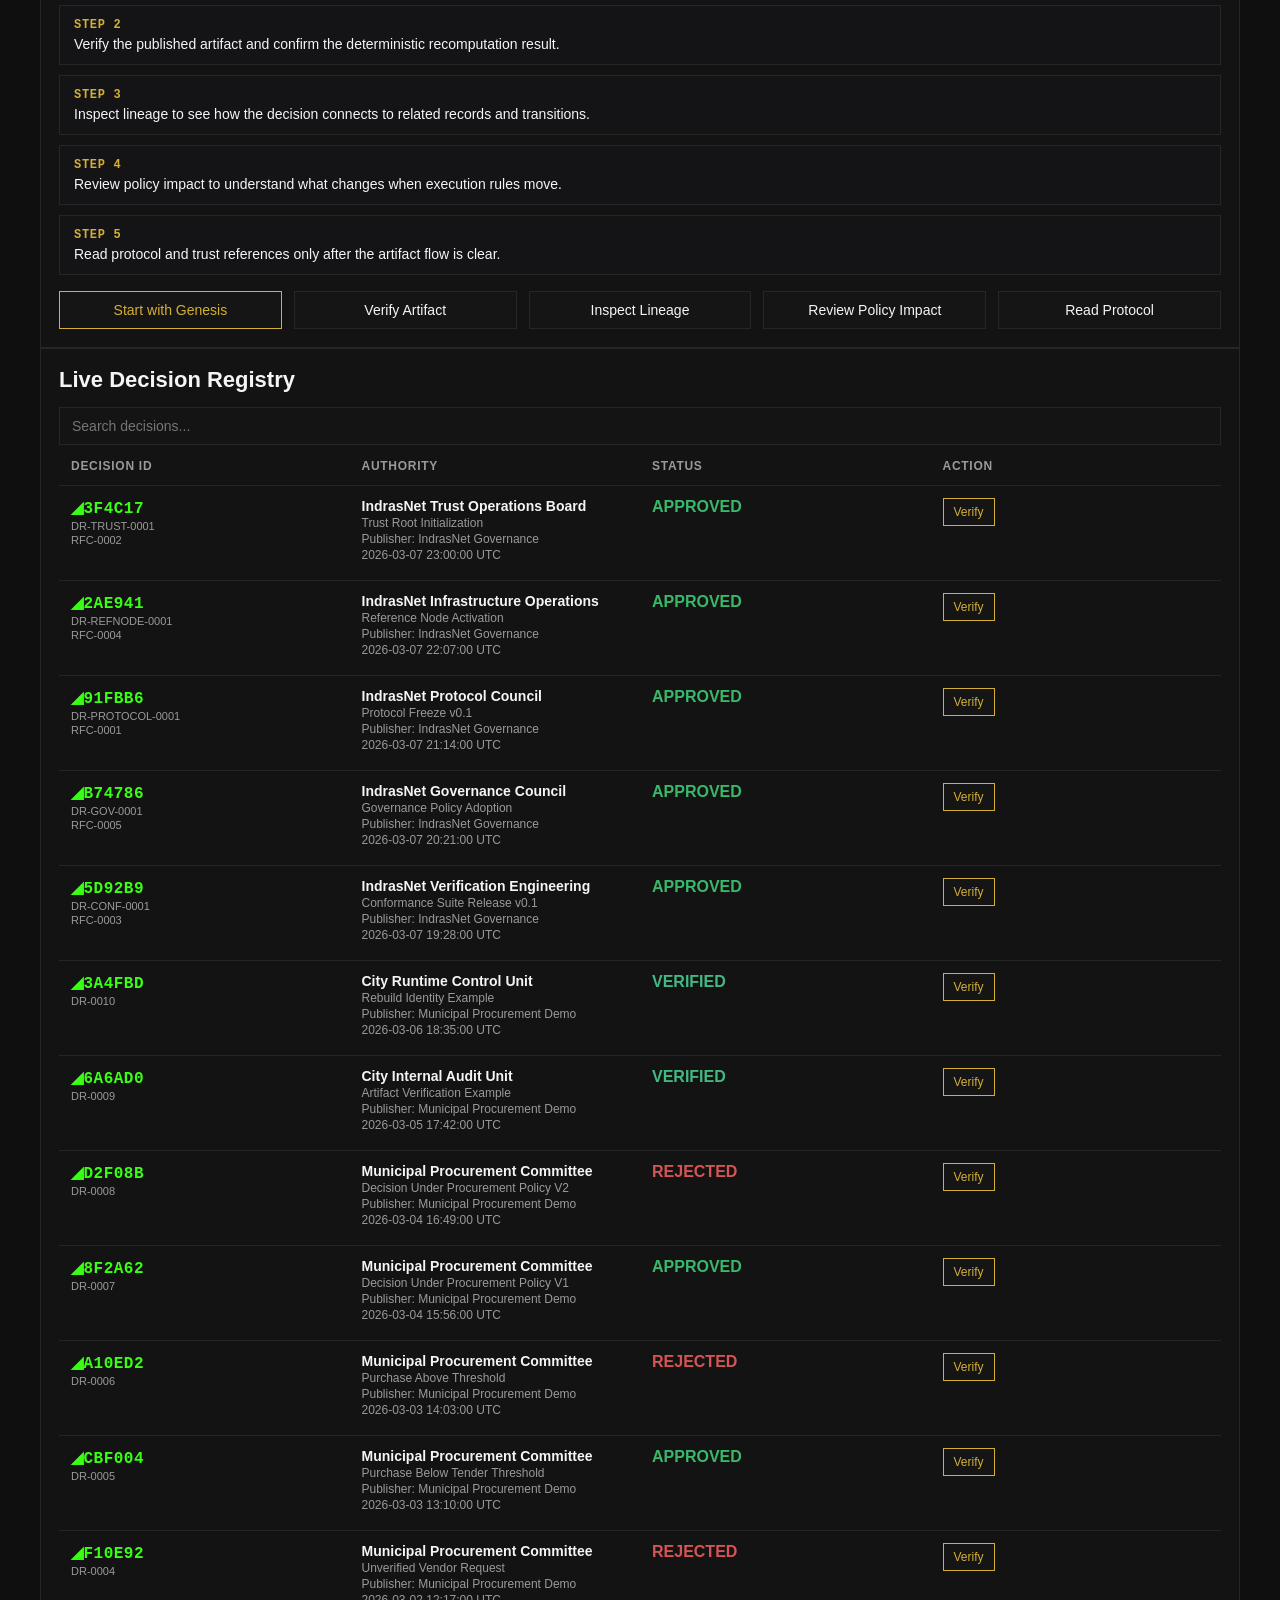
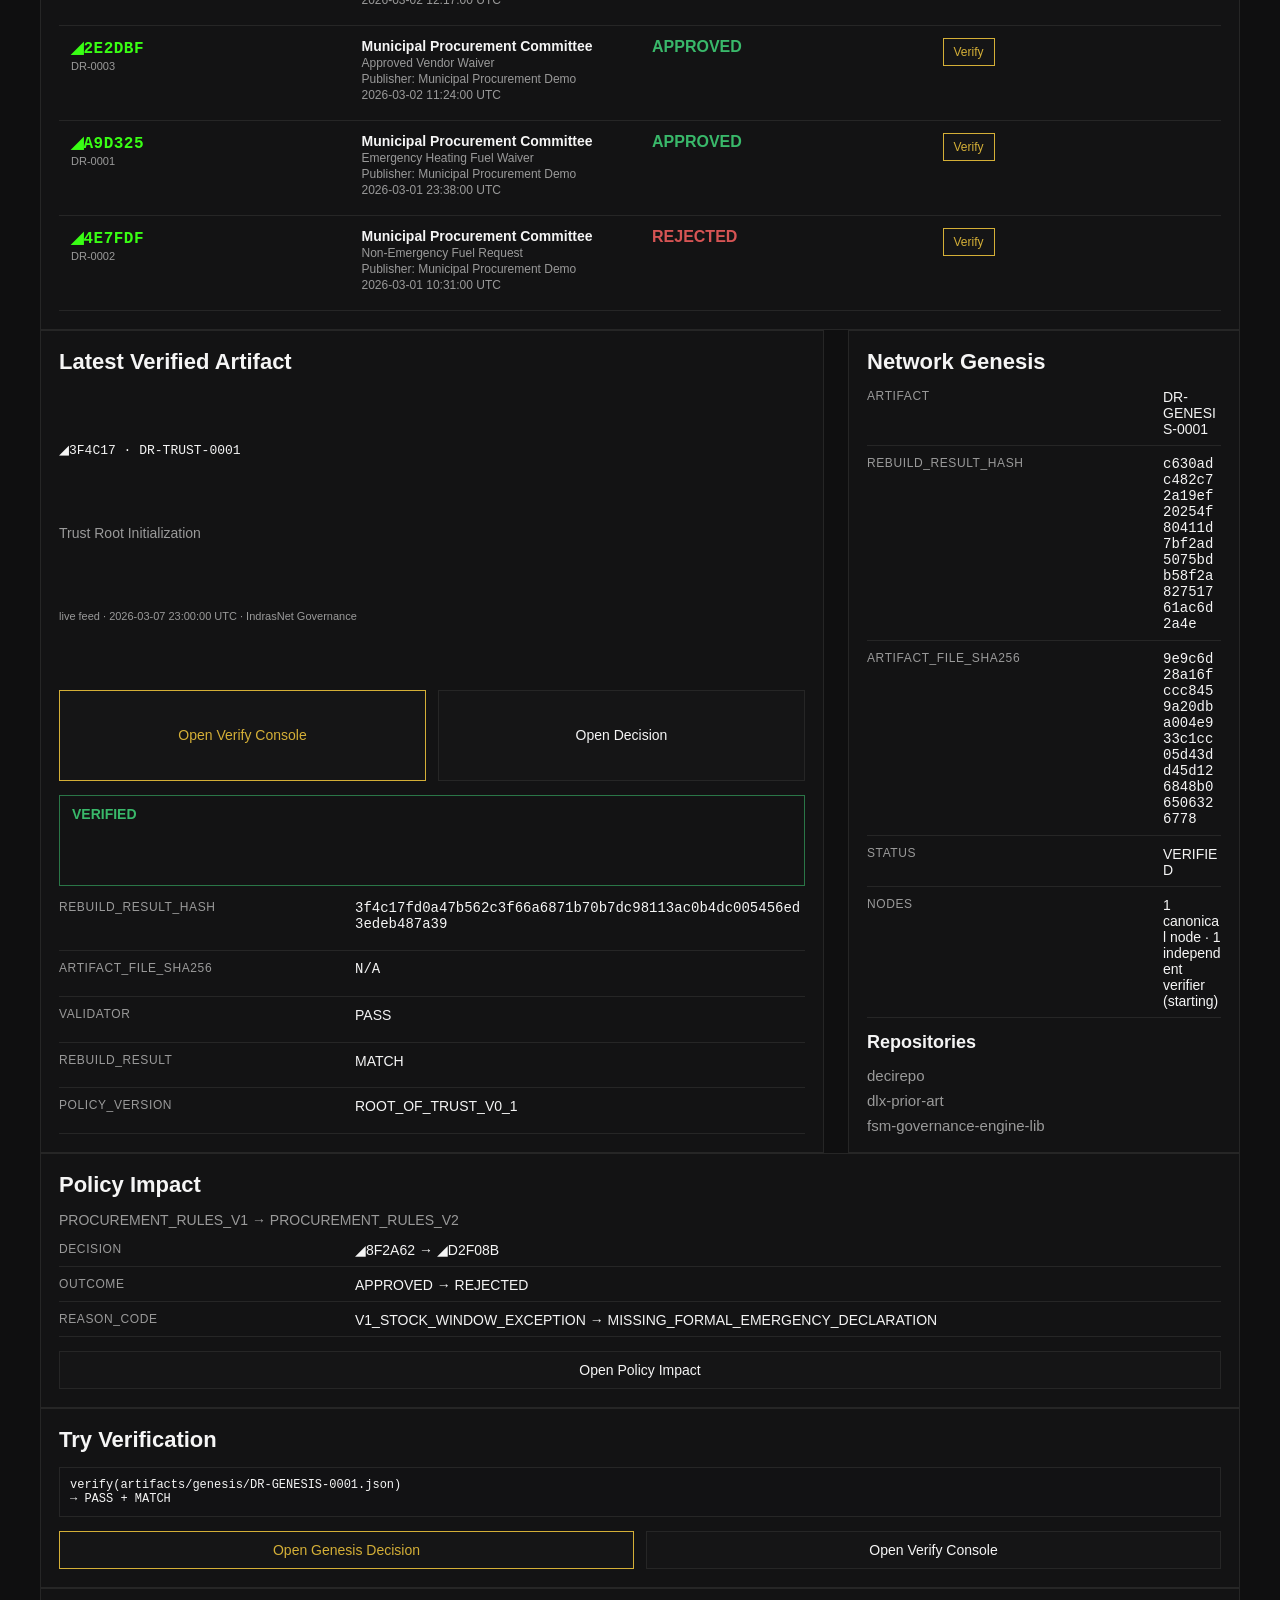
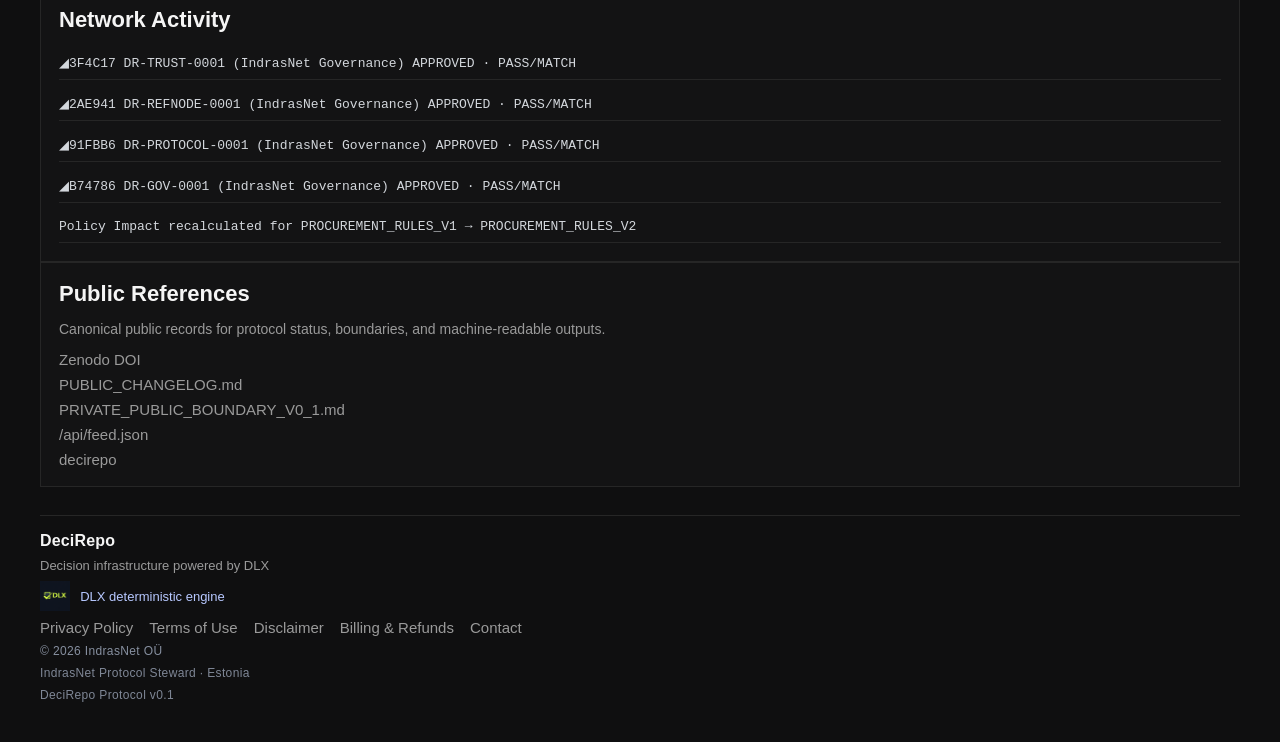
==== commit 52893cfb: "site: add DeciRepo protocol DOI references" ====
--- a/pages/index.html
+++ b/pages/index.html
@@ -217,6 +217,7 @@
         <h2 class="section-title">Public References</h2>
         <p class="section-subtitle section-wrap">Canonical public records for protocol status, boundaries, and machine-readable outputs.</p>
         <div class="bottom-links repo-links-wrap">
+          <a class="menu-link" href="https://doi.org/10.5281/zenodo.19044692" target="_blank" rel="noopener noreferrer">Zenodo DOI</a>
           <a class="menu-link" href="../PUBLIC_CHANGELOG.md" target="_blank" rel="noopener noreferrer">PUBLIC_CHANGELOG.md</a>
           <a class="menu-link" href="../PRIVATE_PUBLIC_BOUNDARY_V0_1.md" target="_blank" rel="noopener noreferrer">PRIVATE_PUBLIC_BOUNDARY_V0_1.md</a>
           <a class="menu-link" href="../api/feed.json" target="_blank" rel="noopener noreferrer">/api/feed.json</a>
